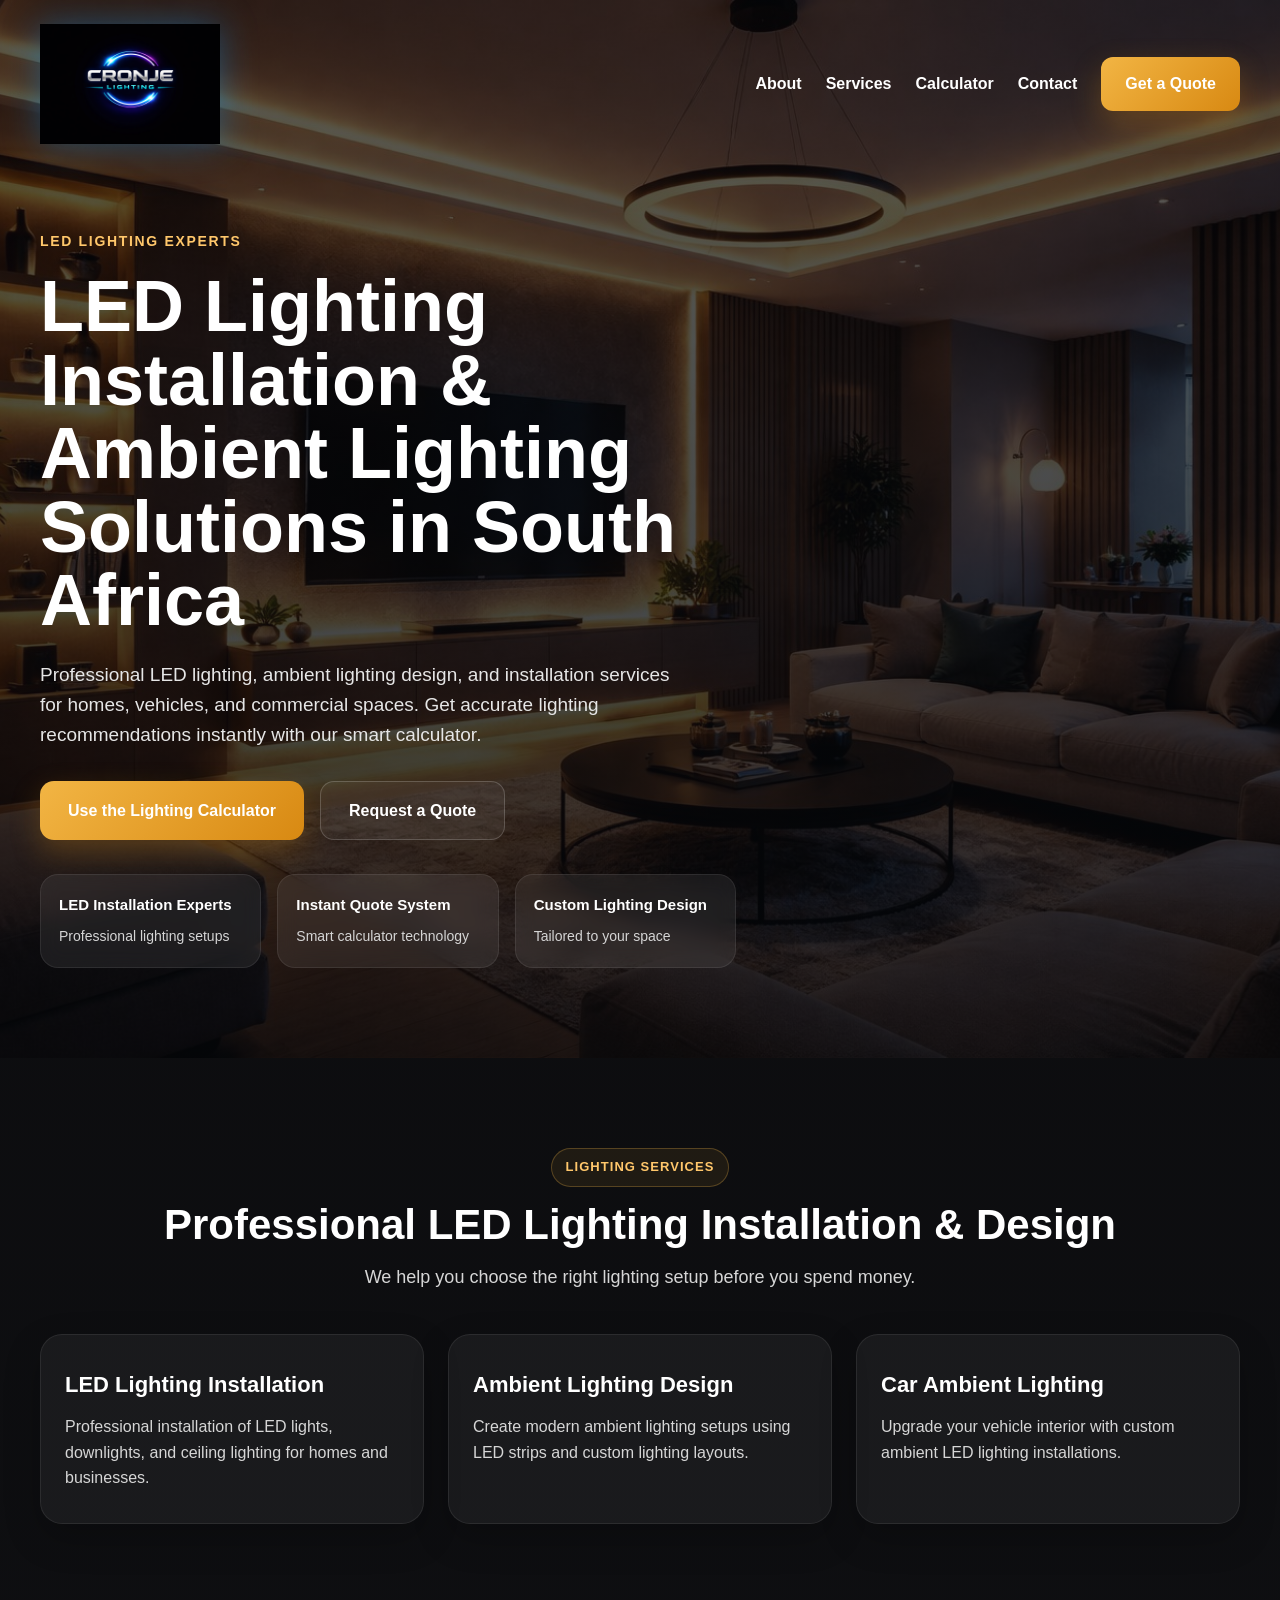
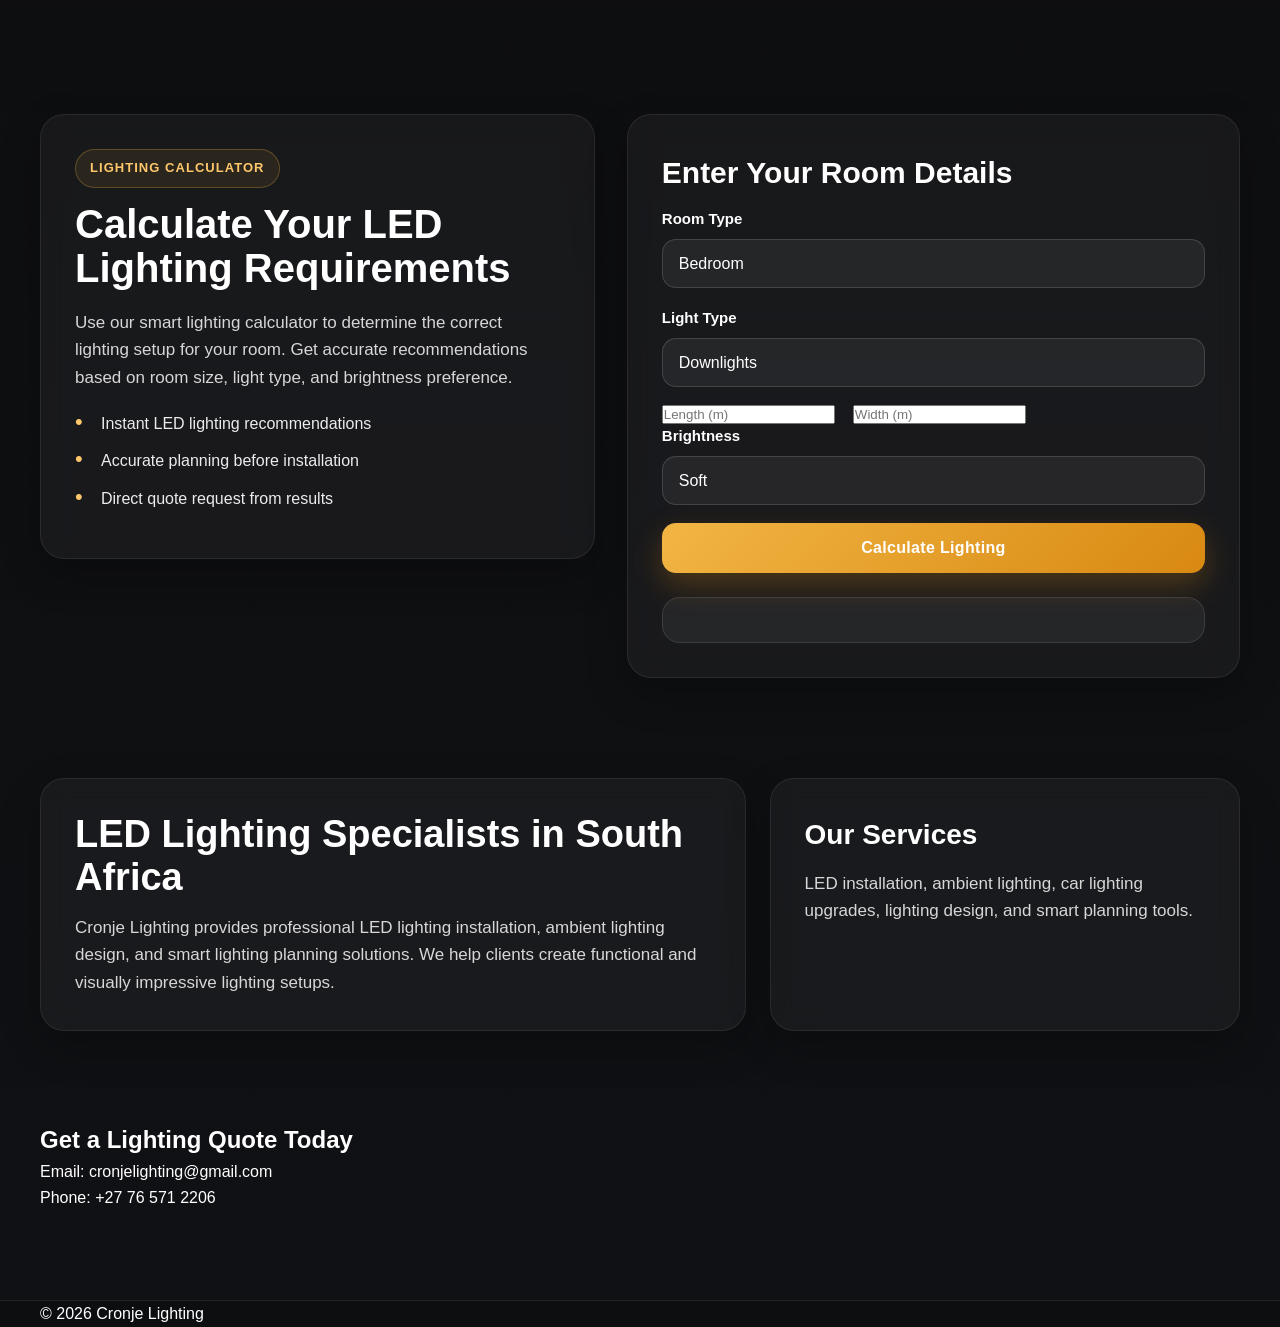
==== index.html @ 38c62ca5 "Update index.html" ====
<!DOCTYPE html>
<html lang="en">
<head>
  <meta charset="UTF-8" />
  <meta name="viewport" content="width=device-width, initial-scale=1.0" />

  <title>LED Lighting Installation & Ambient Lighting South Africa | Cronje Lighting</title>

  <meta name="description" content="Cronje Lighting offers LED lighting installation, ambient lighting design, LED strip solutions, and a smart lighting calculator in South Africa. Get expert recommendations and request a quote online.">

  <link rel="icon" type="image/png" href="/favicon.png">

  <script type="application/ld+json">
  {
    "@context": "https://schema.org",
    "@type": "Organization",
    "name": "Cronje Lighting",
    "url": "https://cronjelighting.co.za",
    "logo": "https://cronjelighting.co.za/favicon.png"
  }
  </script>

  <link rel="stylesheet" href="style.css" />
</head>

<body>

<header class="hero" id="home">
  <div class="hero-overlay">

    <nav class="navbar container">
      <a href="#home" class="brand">
        <img src="./Images/logo.png" alt="Cronje Lighting LED Lighting Logo" class="logo" />
      </a>

      <div class="nav-menu">
        <a href="#about">About</a>
        <a href="#services">Services</a>
        <a href="#calculator">Calculator</a>
        <a href="#contact">Contact</a>
        <a href="#" id="navQuoteBtn" class="quote-btn">Get a Quote</a>
      </div>
    </nav>

    <div class="hero-main container">
      <div class="hero-text">

        <span class="eyebrow">LED Lighting Experts</span>

        <!-- 🔥 MOST IMPORTANT CHANGE -->
        <h1>LED Lighting Installation & Ambient Lighting Solutions in South Africa</h1>

        <p>
          Professional LED lighting, ambient lighting design, and installation services for homes, vehicles, and commercial spaces. Get accurate lighting recommendations instantly with our smart calculator.
        </p>

        <div class="hero-actions">
          <a href="#calculator" class="main-btn">Use the Lighting Calculator</a>
          <a href="#directQuote" class="secondary-btn">Request a Quote</a>
        </div>

        <div class="hero-trust">
          <div class="trust-item">
            <strong>LED Installation Experts</strong>
            <span>Professional lighting setups</span>
          </div>
          <div class="trust-item">
            <strong>Instant Quote System</strong>
            <span>Smart calculator technology</span>
          </div>
          <div class="trust-item">
            <strong>Custom Lighting Design</strong>
            <span>Tailored to your space</span>
          </div>
        </div>

      </div>
    </div>
  </div>
</header>

<section class="features-section">
  <div class="container">

    <div class="section-heading center">
      <span class="section-tag">Lighting Services</span>
      <h2>Professional LED Lighting Installation & Design</h2>
      <p>We help you choose the right lighting setup before you spend money.</p>
    </div>

    <div class="feature-cards">

      <div class="card">
        <h3>LED Lighting Installation</h3>
        <p>Professional installation of LED lights, downlights, and ceiling lighting for homes and businesses.</p>
      </div>

      <div class="card">
        <h3>Ambient Lighting Design</h3>
        <p>Create modern ambient lighting setups using LED strips and custom lighting layouts.</p>
      </div>

      <div class="card">
        <h3>Car Ambient Lighting</h3>
        <p>Upgrade your vehicle interior with custom ambient LED lighting installations.</p>
      </div>

    </div>
  </div>
</section>

<section id="calculator" class="calculator-section">
  <div class="container calculator-grid">

    <div class="calculator-intro">
      <span class="section-tag">Lighting Calculator</span>

      <h2>Calculate Your LED Lighting Requirements</h2>

      <p>
        Use our smart lighting calculator to determine the correct lighting setup for your room. Get accurate recommendations based on room size, light type, and brightness preference.
      </p>

      <ul class="benefit-list">
        <li>Instant LED lighting recommendations</li>
        <li>Accurate planning before installation</li>
        <li>Direct quote request from results</li>
      </ul>
    </div>

    <div class="calculator-box">
      <h3>Enter Your Room Details</h3>

      <div class="form-group">
        <label>Room Type</label>
        <select id="roomType">
          <option value="bedroom">Bedroom</option>
          <option value="living-room">Living Room</option>
          <option value="kitchen">Kitchen</option>
          <option value="bathroom">Bathroom</option>
          <option value="office">Office</option>
          <option value="garage">Garage</option>
        </select>
      </div>

      <div class="form-group">
        <label>Light Type</label>
        <select id="lightType">
          <option value="Downlights">Downlights</option>
          <option value="Bulb lights">Bulb lights</option>
          <option value="LED strip lights">LED strip lights</option>
          <option value="Spotlights">Spotlights</option>
        </select>
      </div>

      <div class="form-row">
        <input type="number" id="roomLength" placeholder="Length (m)" />
        <input type="number" id="roomWidth" placeholder="Width (m)" />
      </div>

      <div class="form-group">
        <label>Brightness</label>
        <select id="brightness">
          <option value="soft">Soft</option>
          <option value="medium">Medium</option>
          <option value="bright">Bright</option>
        </select>
      </div>

      <button id="calculateBtn" class="calc-btn">Calculate Lighting</button>

      <div id="result" class="result-box"></div>

    </div>
  </div>
</section>

<section id="about" class="info-split-section">
  <div class="container info-split">

    <div class="info-card large">
      <h2>LED Lighting Specialists in South Africa</h2>
      <p>
        Cronje Lighting provides professional LED lighting installation, ambient lighting design, and smart lighting planning solutions. We help clients create functional and visually impressive lighting setups.
      </p>
    </div>

    <div class="info-card">
      <h3>Our Services</h3>
      <p>
        LED installation, ambient lighting, car lighting upgrades, lighting design, and smart planning tools.
      </p>
    </div>

  </div>
</section>

<section id="contact" class="contact-section">
  <div class="container">

    <h2>Get a Lighting Quote Today</h2>

    <p>Email: cronjelighting@gmail.com</p>
    <p>Phone: +27 76 571 2206</p>

  </div>
</section>

<footer class="footer">
  <div class="container">
    <p>© 2026 Cronje Lighting</p>
  </div>
</footer>

<script src="script.js"></script>

</body>
</html>
---- style.css ----
* {
  margin: 0;
  padding: 0;
  box-sizing: border-box;
}

html,
body {
  width: 100%;
  overflow-x: hidden;
}

html {
  scroll-behavior: smooth;
}

body {
  font-family: Arial, Helvetica, sans-serif;
  background:
    radial-gradient(circle at top left, rgba(255, 166, 0, 0.08), transparent 28%),
    radial-gradient(circle at top right, rgba(0, 153, 255, 0.08), transparent 22%),
    linear-gradient(180deg, #0b0b0d 0%, #101114 100%);
  color: #ffffff;
  line-height: 1.6;
}

img {
  max-width: 100%;
  display: block;
}

a {
  text-decoration: none;
}

.container {
  width: min(1200px, calc(100% - 40px));
  margin: 0 auto;
}

.section-tag {
  display: inline-block;
  margin-bottom: 14px;
  padding: 8px 14px;
  border: 1px solid rgba(255, 191, 73, 0.25);
  border-radius: 999px;
  background: rgba(255, 191, 73, 0.08);
  color: #ffc76b;
  font-size: 13px;
  font-weight: 700;
  letter-spacing: 0.08em;
  text-transform: uppercase;
}

.section-heading {
  margin-bottom: 42px;
}

.section-heading.center {
  text-align: center;
}

.section-heading h2 {
  font-size: 42px;
  line-height: 1.15;
  margin-bottom: 14px;
}

.section-heading p {
  max-width: 720px;
  margin: 0 auto;
  color: #d6d6d6;
  font-size: 18px;
}

/* NAV */
.navbar {
  display: flex;
  justify-content: space-between;
  align-items: center;
  gap: 24px;
  padding: 24px 0;
}

.brand {
  display: inline-flex;
  align-items: center;
}

.logo {
  height: 120px;
  width: auto;
  filter: drop-shadow(0 0 18px rgba(0, 153, 255, 0.35));
}

.nav-menu {
  display: flex;
  align-items: center;
  gap: 24px;
  flex-wrap: wrap;
}

.nav-menu a {
  color: #ffffff;
  font-size: 16px;
  font-weight: 600;
  transition: 0.25s ease;
}

.nav-menu a:hover {
  color: #ffc76b;
}

/* BUTTONS */
.quote-btn,
.main-btn,
.secondary-btn,
.calc-btn {
  display: inline-flex;
  align-items: center;
  justify-content: center;
  border: none;
  cursor: pointer;
  transition: 0.25s ease;
  font-weight: 800;
}

.quote-btn,
.main-btn,
.calc-btn {
  background: linear-gradient(135deg, #f2b544, #d88912);
  color: #ffffff;
  box-shadow: 0 12px 30px rgba(216, 137, 18, 0.28);
}

.quote-btn:hover,
.main-btn:hover,
.calc-btn:hover {
  transform: translateY(-2px);
  box-shadow: 0 18px 36px rgba(216, 137, 18, 0.32);
}

.quote-btn {
  padding: 14px 24px;
  border-radius: 12px;
}

.main-btn {
  padding: 16px 28px;
  border-radius: 14px;
  font-size: 16px;
}

.secondary-btn {
  padding: 16px 28px;
  border-radius: 14px;
  border: 1px solid rgba(255, 255, 255, 0.18);
  background: rgba(255, 255, 255, 0.05);
  color: #ffffff;
}

.secondary-btn:hover {
  transform: translateY(-2px);
  background: rgba(255, 255, 255, 0.09);
}

.calc-btn {
  width: 100%;
  padding: 16px 22px;
  border-radius: 14px;
  font-size: 16px;
  letter-spacing: 0.02em;
}

/* HERO */
.hero {
  position: relative;
  min-height: 100vh;
  background-image:
    linear-gradient(rgba(5, 7, 10, 0.65), rgba(5, 7, 10, 0.8)),
    url("./Images/background.jpg");
  background-size: cover;
  background-position: center;
  background-repeat: no-repeat;
}

.hero-overlay {
  min-height: 100vh;
  display: flex;
  flex-direction: column;
}

.hero-main {
  display: grid;
  grid-template-columns: 1.2fr 0.8fr;
  gap: 40px;
  align-items: center;
  padding: 60px 0 90px;
  flex: 1;
}

.eyebrow {
  display: inline-block;
  margin-bottom: 18px;
  color: #ffc76b;
  font-size: 14px;
  font-weight: 700;
  letter-spacing: 0.12em;
  text-transform: uppercase;
}

.hero-text h1 {
  font-size: clamp(40px, 6vw, 72px);
  line-height: 1.02;
  margin-bottom: 22px;
  max-width: 820px;
}

.hero-text p {
  font-size: 19px;
  color: #e6e6e6;
  max-width: 650px;
  margin-bottom: 30px;
}

.hero-actions {
  display: flex;
  gap: 16px;
  flex-wrap: wrap;
  margin-bottom: 34px;
}

.hero-trust {
  display: grid;
  grid-template-columns: repeat(3, 1fr);
  gap: 16px;
}

.trust-item {
  padding: 18px;
  border-radius: 18px;
  background: rgba(255, 255, 255, 0.07);
  border: 1px solid rgba(255, 255, 255, 0.08);
  backdrop-filter: blur(10px);
}

.trust-item strong {
  display: block;
  margin-bottom: 6px;
  color: #ffffff;
  font-size: 15px;
}

.trust-item span {
  color: #d5d5d5;
  font-size: 14px;
}

.hero-panel {
  display: flex;
  justify-content: flex-end;
}

.hero-panel-card {
  width: 100%;
  max-width: 420px;
  padding: 30px;
  border-radius: 24px;
  background: linear-gradient(180deg, rgba(255,255,255,0.10), rgba(255,255,255,0.05));
  border: 1px solid rgba(255,255,255,0.12);
  box-shadow: 0 24px 60px rgba(0, 0, 0, 0.35);
  backdrop-filter: blur(14px);
}

.mini-label {
  color: #ffc76b;
  font-size: 13px;
  font-weight: 700;
  text-transform: uppercase;
  letter-spacing: 0.08em;
  margin-bottom: 10px;
}

.hero-panel-card h3 {
  font-size: 28px;
  margin-bottom: 14px;
}

.hero-panel-card p {
  color: #dddddd;
  margin-bottom: 24px;
}

.hero-stats {
  display: grid;
  gap: 14px;
}

.stat-box {
  display: flex;
  align-items: center;
  gap: 14px;
  padding: 16px;
  border-radius: 16px;
  background: rgba(255,255,255,0.05);
  border: 1px solid rgba(255,255,255,0.08);
}

.stat-number {
  width: 38px;
  height: 38px;
  border-radius: 50%;
  display: inline-flex;
  align-items: center;
  justify-content: center;
  background: linear-gradient(135deg, #f2b544, #d88912);
  font-weight: 800;
}

.stat-text {
  color: #f4f4f4;
  font-size: 15px;
  font-weight: 600;
}

/* FEATURES */
.features-section {
  padding: 90px 0;
}

.feature-cards {
  display: grid;
  grid-template-columns: repeat(3, 1fr);
  gap: 24px;
}

.card {
  padding: 32px 24px;
  border-radius: 22px;
  background: rgba(255, 255, 255, 0.05);
  border: 1px solid rgba(255, 255, 255, 0.08);
  box-shadow: 0 14px 36px rgba(0, 0, 0, 0.22);
  transition: 0.25s ease;
}

.card:hover {
  transform: translateY(-4px);
}

.icon-wrap {
  width: 68px;
  height: 68px;
  margin-bottom: 18px;
  border-radius: 18px;
  display: flex;
  align-items: center;
  justify-content: center;
  background: rgba(242, 181, 68, 0.12);
  font-size: 32px;
}

.card h3 {
  font-size: 22px;
  margin-bottom: 12px;
}

.card p {
  color: #d6d6d6;
  font-size: 16px;
}

/* CALCULATOR */
.calculator-section,
.direct-quote-section {
  padding: 100px 0;
}

.calculator-grid,
.direct-quote-grid {
  display: grid;
  grid-template-columns: 0.95fr 1.05fr;
  gap: 32px;
  align-items: start;
}

.calculator-intro,
.direct-quote-intro,
.calculator-box,
.info-card,
.contact-card {
  background: rgba(255, 255, 255, 0.045);
  border: 1px solid rgba(255, 255, 255, 0.08);
  border-radius: 24px;
  box-shadow: 0 16px 40px rgba(0, 0, 0, 0.24);
  backdrop-filter: blur(12px);
}

.calculator-intro,
.direct-quote-intro {
  padding: 34px;
}

.calculator-intro h2,
.direct-quote-intro h2 {
  font-size: 40px;
  line-height: 1.12;
  margin-bottom: 18px;
}

.calculator-intro p,
.direct-quote-intro p {
  color: #d7d7d7;
  margin-bottom: 20px;
  font-size: 17px;
}

.benefit-list {
  list-style: none;
}

.benefit-list li {
  position: relative;
  padding-left: 26px;
  margin-bottom: 12px;
  color: #ececec;
}

.benefit-list li::before {
  content: "•";
  position: absolute;
  left: 0;
  top: 0;
  color: #ffc76b;
  font-size: 22px;
  line-height: 1;
}

.calculator-box {
  padding: 34px;
}

.calculator-box h3 {
  font-size: 30px;
  margin-bottom: 10px;
  color: #ffffff;
}

.calculator-subtext {
  color: #d9d9d9;
  margin-bottom: 24px;
  font-size: 16px;
}

.form-row {
  display: flex;
  gap: 18px;
}

.form-group {
  display: flex;
  flex-direction: column;
  margin-bottom: 18px;
  width: 100%;
}

.form-group label {
  margin-bottom: 8px;
  font-size: 15px;
  font-weight: 700;
  color: #ffffff;
}

.form-group input,
.form-group select,
.form-group textarea {
  padding: 15px 16px;
  border: 1px solid rgba(255, 255, 255, 0.14);
  border-radius: 14px;
  background: rgba(255, 255, 255, 0.06);
  color: #ffffff;
  font-size: 16px;
  outline: none;
  font-family: inherit;
}

.form-group input:focus,
.form-group select:focus,
.form-group textarea:focus {
  border-color: rgba(242, 181, 68, 0.7);
  box-shadow: 0 0 0 3px rgba(242, 181, 68, 0.12);
}

.form-group textarea {
  min-height: 140px;
  resize: vertical;
}

.form-group input::placeholder,
.form-group textarea::placeholder {
  color: #cfcfcf;
}

.form-group select {
  appearance: none;
  -webkit-appearance: none;
  -moz-appearance: none;
}

.form-group select option {
  background-color: #141518;
  color: #ffffff;
}

.result-box,
.quote-summary {
  margin-top: 24px;
  padding: 22px;
  border-radius: 18px;
  background: rgba(255, 255, 255, 0.055);
  border: 1px solid rgba(255, 255, 255, 0.1);
}

.result-box h3,
.quote-summary h3 {
  color: #ffc76b;
  margin-bottom: 10px;
}

.result-box p,
.quote-summary p {
  line-height: 1.6;
  color: #f2f2f2;
  margin-bottom: 6px;
}

.hidden {
  display: none;
}

.quote-action-wrap {
  margin-top: 18px;
}

.result-quote-btn {
  width: 100%;
}

/* INFO SPLIT */
.info-split-section {
  padding: 0 0 90px;
}

.info-split {
  display: grid;
  grid-template-columns: 1.2fr 0.8fr;
  gap: 24px;
}

.info-card {
  padding: 34px;
}

.info-card.large h2,
.contact-card h2 {
  font-size: 38px;
  margin-bottom: 14px;
  line-height: 1.15;
}

.info-card h3 {
  font-size: 28px;
  margin-bottom: 12px;
}

.info-card p,
.contact-card p {
  color: #d7d7d7;
  font-size: 17px;
}

/* CONTACT */
.contact-section {
  padding: 0 0 90px;
}

.contact-grid {
  display: grid;
  grid-template-columns: 1.2fr 0.8fr 0.8fr;
  gap: 24px;
}

.contact-card {
  padding: 32px;
}

.contact-card h3 {
  font-size: 24px;
  margin-bottom: 10px;
  color: #ffc76b;
}

.contact-actions {
  margin-top: 20px;
}

/* FOOTER */
.footer {
  border-top: 1px solid rgba(255, 255, 255, 0.08);
  background: rgba(0, 0, 0, 0.18);
}

.footer-inner {
  min-height: 78px;
  display: flex;
  justify-content: space-between;
  align-items: center;
  gap: 20px;
  flex-wrap: wrap;
}

.footer-inner p {
  color: #cccccc;
  font-size: 14px;
}

.footer-links {
  display: flex;
  gap: 18px;
  flex-wrap: wrap;
}

.footer-links a {
  color: #ffffff;
  font-size: 14px;
}

.footer-links a:hover {
  color: #ffc76b;
}

/* MODAL */
.modal {
  display: none;
  position: fixed;
  z-index: 9999;
  inset: 0;
  background: rgba(0, 0, 0, 0.74);
  padding: 30px 20px;
  overflow-y: auto;
}

.modal.show {
  display: block;
}

.modal-content {
  max-width: 880px;
  margin: 40px auto;
  background: #141518;
  border: 1px solid rgba(255, 255, 255, 0.12);
  border-radius: 24px;
  padding: 34px;
  position: relative;
  box-shadow: 0 24px 60px rgba(0, 0, 0, 0.42);
}

.modal-content h2 {
  font-size: 34px;
  margin-bottom: 10px;
}

.close-btn {
  position: absolute;
  top: 14px;
  right: 16px;
  background: transparent;
  border: none;
  color: white;
  font-size: 34px;
  line-height: 1;
  cursor: pointer;
}

/* RESPONSIVE */
@media (max-width: 1100px) {
  .hero-main,
  .calculator-grid,
  .direct-quote-grid,
  .info-split,
  .contact-grid {
    grid-template-columns: 1fr;
  }

  .hero-panel {
    justify-content: flex-start;
  }

  .feature-cards {
    grid-template-columns: 1fr;
  }

  .hero-trust {
    grid-template-columns: 1fr;
  }
}

@media (max-width: 780px) {
  .navbar {
    flex-direction: column;
    align-items: flex-start;
  }

  .nav-menu {
    gap: 14px;
  }

  .hero-main {
    padding: 30px 0 70px;
  }

  .hero-text h1 {
    font-size: 42px;
  }

  .section-heading h2,
  .calculator-intro h2,
  .direct-quote-intro h2,
  .info-card.large h2,
  .contact-card h2,
  .modal-content h2 {
    font-size: 30px;
  }

  .form-row {
    flex-direction: column;
    gap: 0;
  }

  .calculator-intro,
  .direct-quote-intro,
  .calculator-box,
  .info-card,
  .contact-card,
  .modal-content {
    padding: 24px;
  }

  .logo {
    height: 96px;
  }
}
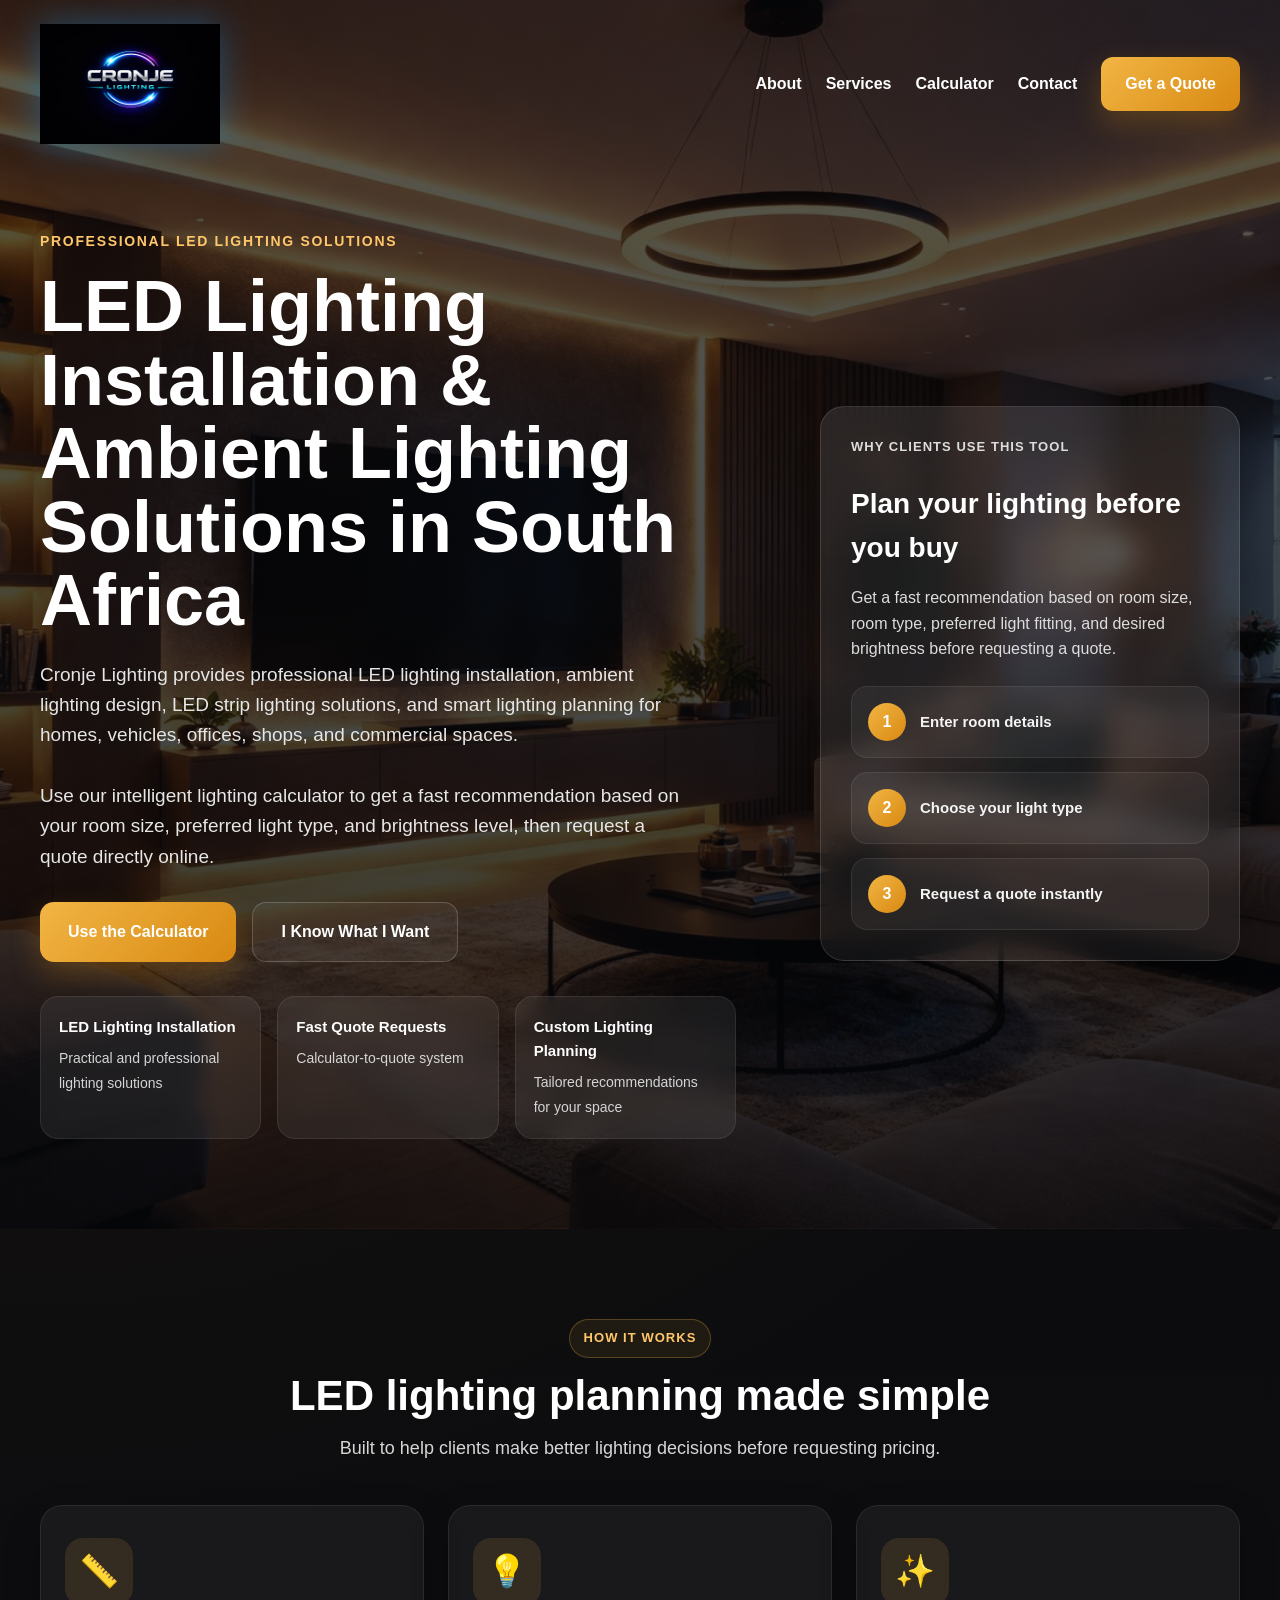
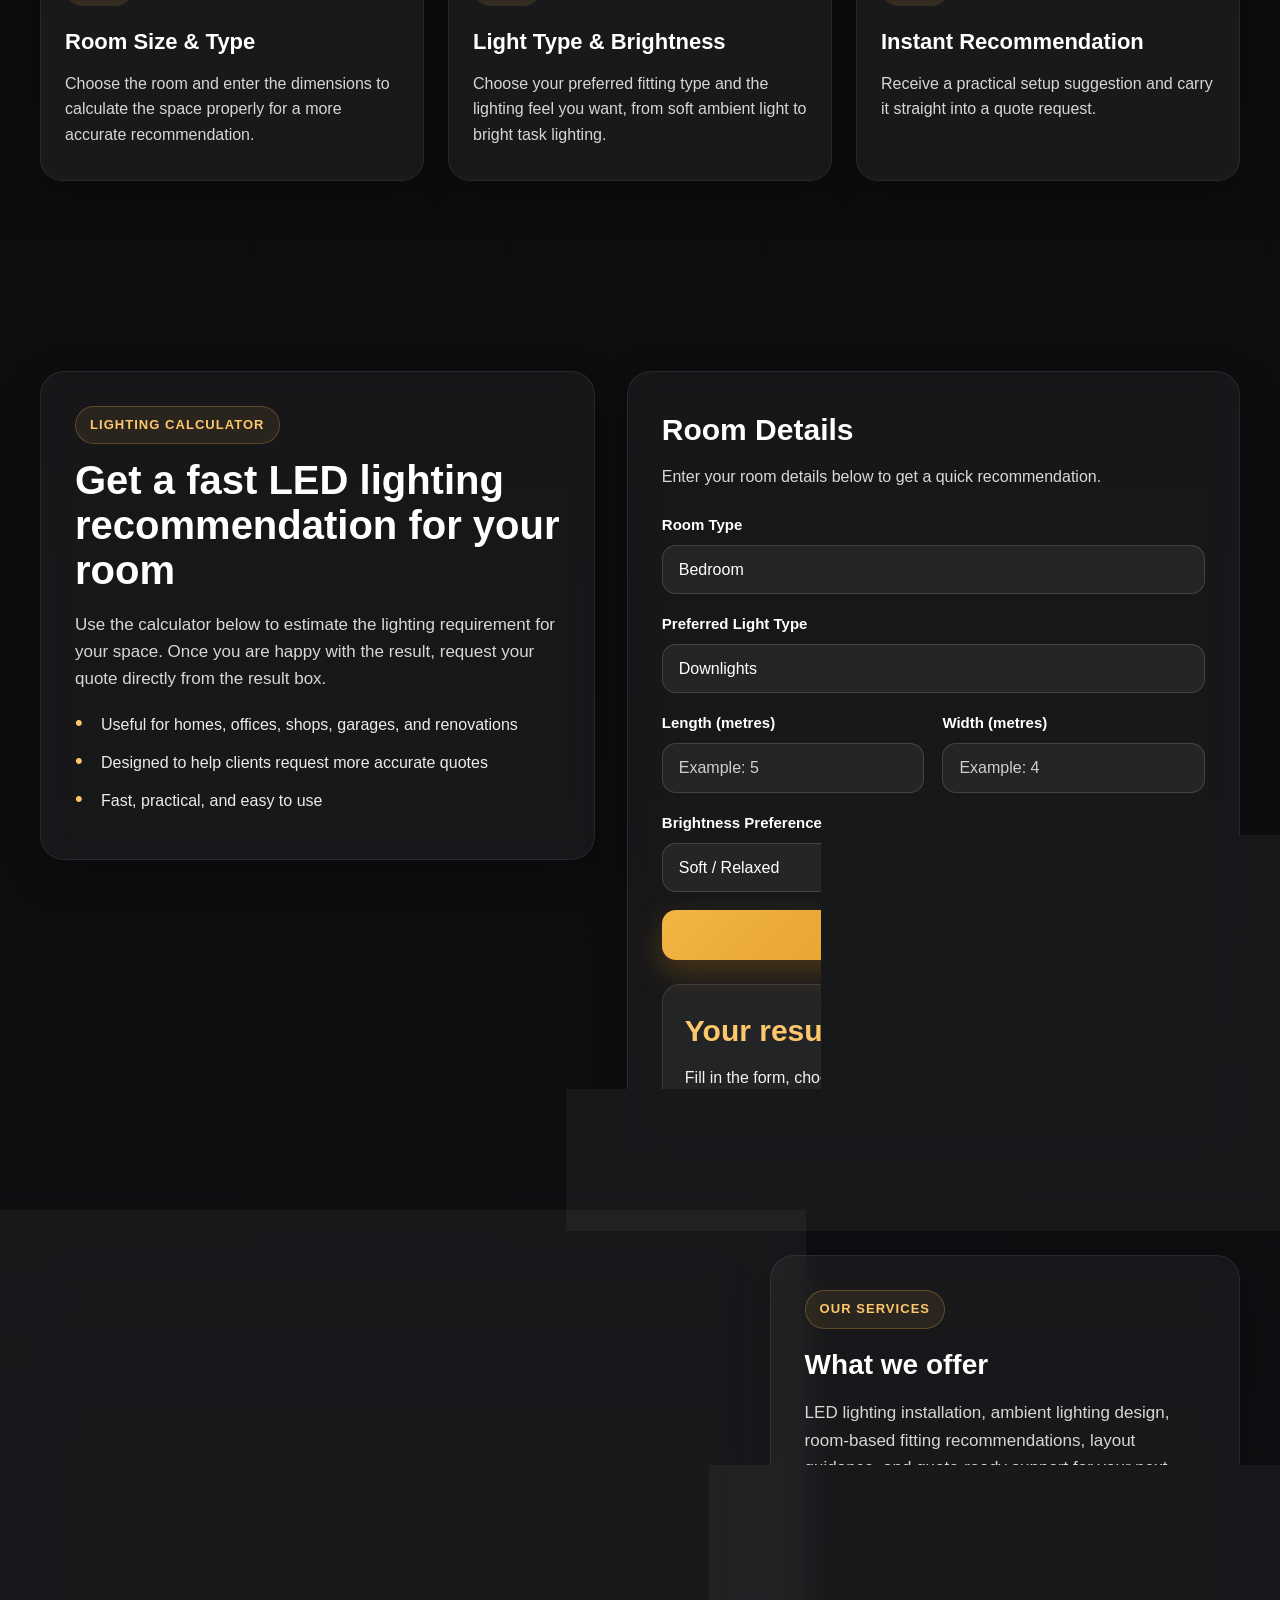
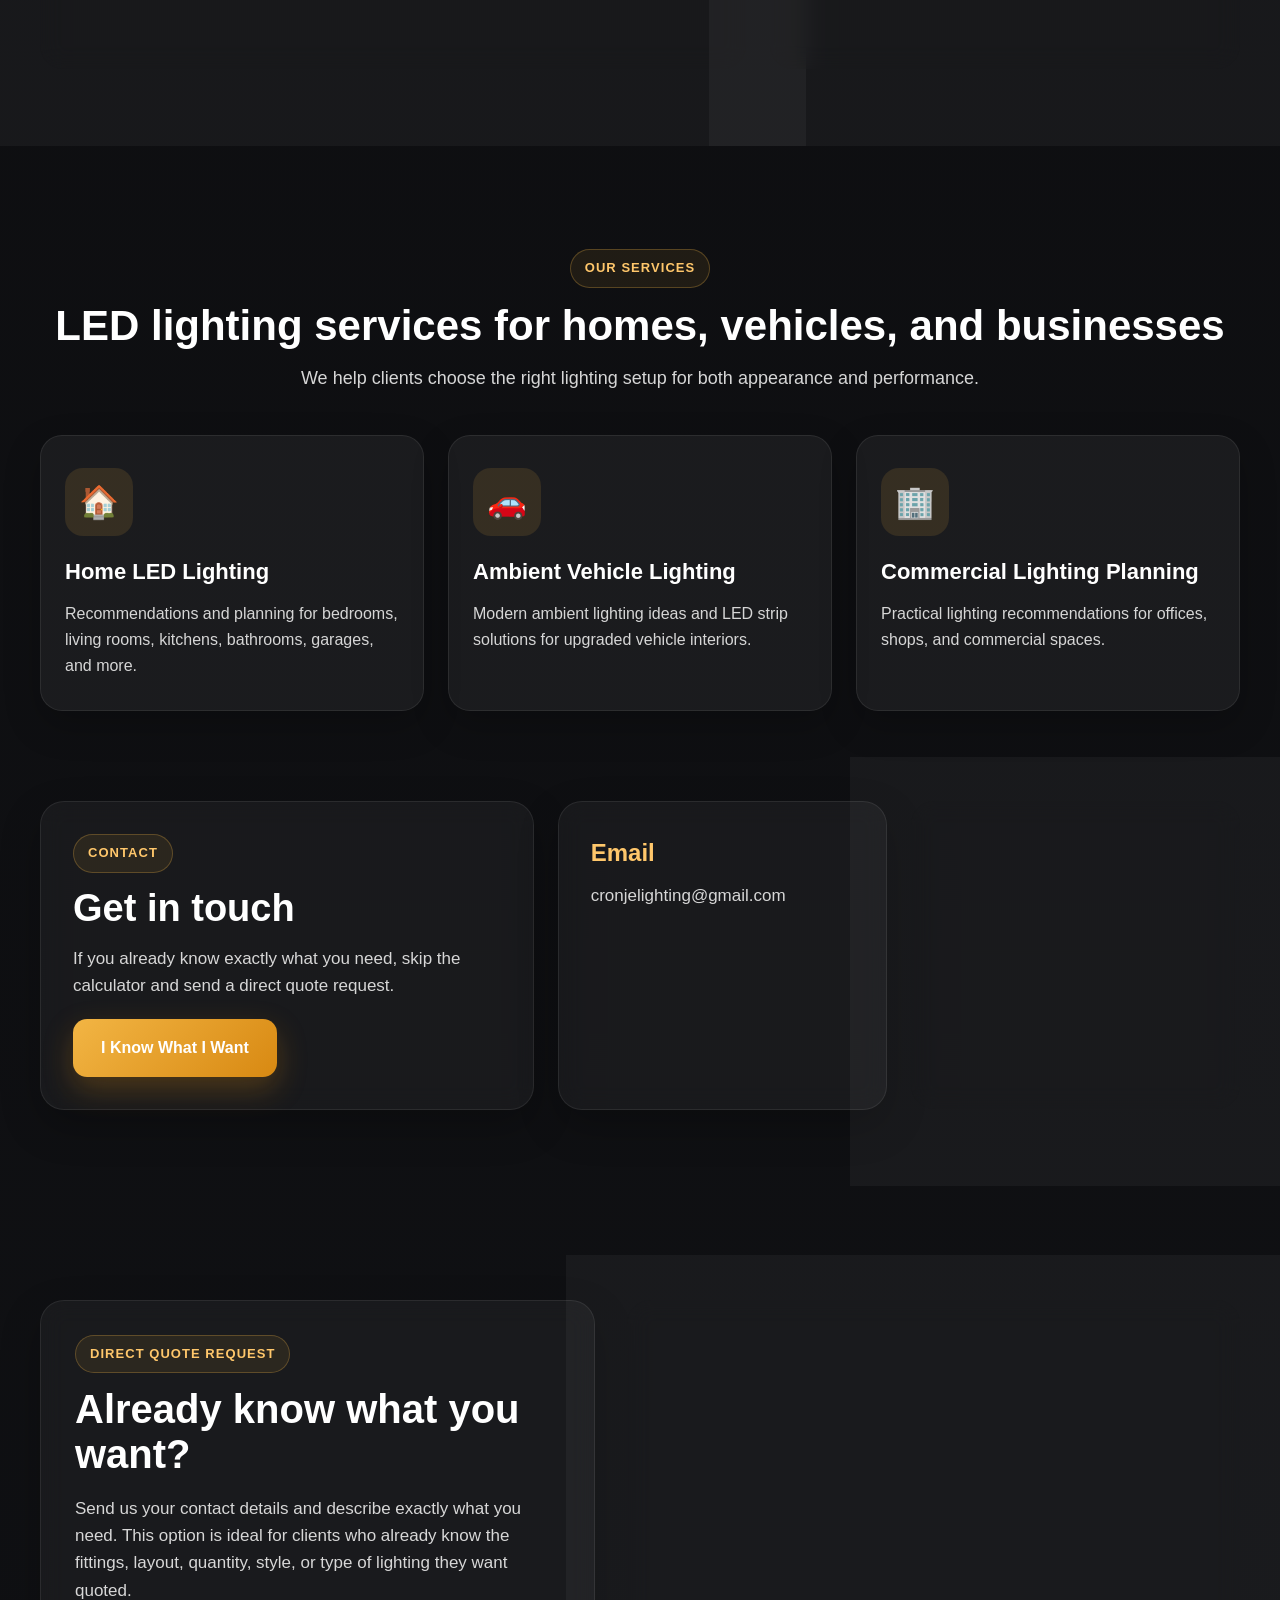
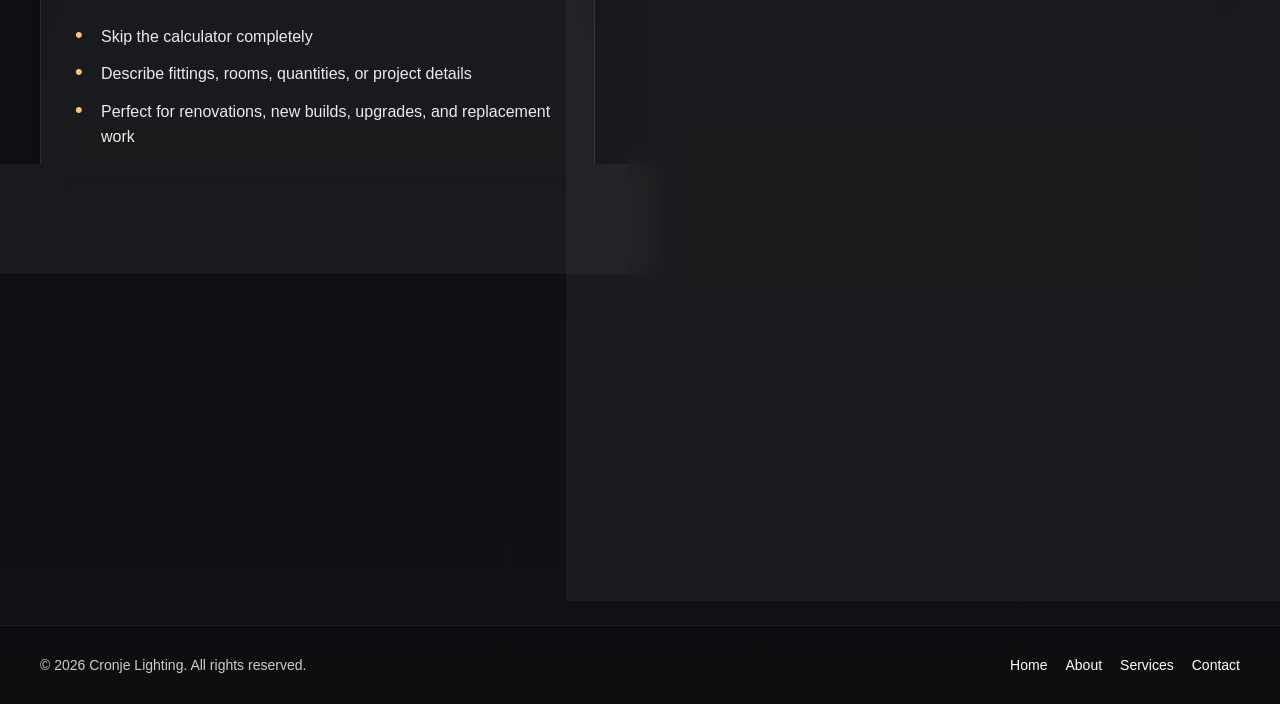
==== commit 948345d9: "Update index.html" ====
--- a/index.html
+++ b/index.html
@@ -5,214 +5,471 @@
   <meta name="viewport" content="width=device-width, initial-scale=1.0" />
 
   <title>LED Lighting Installation & Ambient Lighting South Africa | Cronje Lighting</title>
-
-  <meta name="description" content="Cronje Lighting offers LED lighting installation, ambient lighting design, LED strip solutions, and a smart lighting calculator in South Africa. Get expert recommendations and request a quote online.">
-
-  <link rel="icon" type="image/png" href="/favicon.png">
+  <meta
+    name="description"
+    content="Cronje Lighting offers LED lighting installation, ambient lighting design, LED strip solutions, and a smart lighting calculator in South Africa. Get expert recommendations and request a quote online."
+  />
+  <meta
+    name="robots"
+    content="index, follow"
+  />
+  <link rel="canonical" href="https://cronjelighting.co.za/" />
+  <link rel="icon" type="image/png" href="/favicon.png" />
+
+  <meta property="og:type" content="website" />
+  <meta property="og:title" content="LED Lighting Installation & Ambient Lighting South Africa | Cronje Lighting" />
+  <meta
+    property="og:description"
+    content="Professional LED lighting installation, ambient lighting design, LED strip solutions, and a smart lighting calculator from Cronje Lighting."
+  />
+  <meta property="og:url" content="https://cronjelighting.co.za/" />
+  <meta property="og:site_name" content="Cronje Lighting" />
+  <meta property="og:image" content="https://cronjelighting.co.za/favicon.png" />
+
+  <meta name="twitter:card" content="summary_large_image" />
+  <meta name="twitter:title" content="LED Lighting Installation & Ambient Lighting South Africa | Cronje Lighting" />
+  <meta
+    name="twitter:description"
+    content="Professional LED lighting installation, ambient lighting design, LED strip solutions, and a smart lighting calculator from Cronje Lighting."
+  />
+  <meta name="twitter:image" content="https://cronjelighting.co.za/favicon.png" />
 
   <script type="application/ld+json">
   {
     "@context": "https://schema.org",
-    "@type": "Organization",
+    "@type": "LocalBusiness",
     "name": "Cronje Lighting",
-    "url": "https://cronjelighting.co.za",
-    "logo": "https://cronjelighting.co.za/favicon.png"
+    "url": "https://cronjelighting.co.za/",
+    "logo": "https://cronjelighting.co.za/favicon.png",
+    "image": "https://cronjelighting.co.za/favicon.png",
+    "email": "cronjelighting@gmail.com",
+    "telephone": "+27 76 571 2206",
+    "areaServed": [
+      "Pretoria",
+      "Johannesburg",
+      "Centurion",
+      "Midrand"
+    ],
+    "description": "Cronje Lighting specializes in LED lighting installation, ambient lighting design, custom LED strip solutions, and smart lighting planning for homes, vehicles, and commercial spaces in South Africa."
   }
   </script>
 
   <link rel="stylesheet" href="style.css" />
 </head>
-
 <body>
 
-<header class="hero" id="home">
-  <div class="hero-overlay">
-
-    <nav class="navbar container">
-      <a href="#home" class="brand">
-        <img src="./Images/logo.png" alt="Cronje Lighting LED Lighting Logo" class="logo" />
-      </a>
-
-      <div class="nav-menu">
+  <header class="hero" id="home">
+    <div class="hero-overlay">
+      <nav class="navbar container">
+        <a href="#home" class="brand" aria-label="Cronje Lighting home">
+          <img src="./Images/logo.png" alt="Cronje Lighting LED lighting logo" class="logo" />
+        </a>
+
+        <div class="nav-menu">
+          <a href="#about">About</a>
+          <a href="#services">Services</a>
+          <a href="#calculator">Calculator</a>
+          <a href="#contact">Contact</a>
+          <a href="#" id="navQuoteBtn" class="quote-btn">Get a Quote</a>
+        </div>
+      </nav>
+
+      <div class="hero-main container">
+        <div class="hero-text">
+          <span class="eyebrow">Professional LED Lighting Solutions</span>
+
+          <h1>LED Lighting Installation & Ambient Lighting Solutions in South Africa</h1>
+
+          <p>
+            Cronje Lighting provides professional LED lighting installation, ambient lighting design,
+            LED strip lighting solutions, and smart lighting planning for homes, vehicles, offices,
+            shops, and commercial spaces.
+          </p>
+
+          <p>
+            Use our intelligent lighting calculator to get a fast recommendation based on your room size,
+            preferred light type, and brightness level, then request a quote directly online.
+          </p>
+
+          <div class="hero-actions">
+            <a href="#calculator" class="main-btn">Use the Calculator</a>
+            <a href="#directQuote" class="secondary-btn">I Know What I Want</a>
+          </div>
+
+          <div class="hero-trust">
+            <div class="trust-item">
+              <strong>LED Lighting Installation</strong>
+              <span>Practical and professional lighting solutions</span>
+            </div>
+            <div class="trust-item">
+              <strong>Fast Quote Requests</strong>
+              <span>Calculator-to-quote system</span>
+            </div>
+            <div class="trust-item">
+              <strong>Custom Lighting Planning</strong>
+              <span>Tailored recommendations for your space</span>
+            </div>
+          </div>
+        </div>
+
+        <div class="hero-panel">
+          <div class="hero-panel-card">
+            <p class="mini-label">Why clients use this tool</p>
+            <h3>Plan your lighting before you buy</h3>
+            <p>
+              Get a fast recommendation based on room size, room type, preferred light fitting,
+              and desired brightness before requesting a quote.
+            </p>
+
+            <div class="hero-stats">
+              <div class="stat-box">
+                <span class="stat-number">1</span>
+                <span class="stat-text">Enter room details</span>
+              </div>
+              <div class="stat-box">
+                <span class="stat-number">2</span>
+                <span class="stat-text">Choose your light type</span>
+              </div>
+              <div class="stat-box">
+                <span class="stat-number">3</span>
+                <span class="stat-text">Request a quote instantly</span>
+              </div>
+            </div>
+          </div>
+        </div>
+      </div>
+    </div>
+  </header>
+
+  <section class="features-section">
+    <div class="container">
+      <div class="section-heading center">
+        <span class="section-tag">How It Works</span>
+        <h2>LED lighting planning made simple</h2>
+        <p>
+          Built to help clients make better lighting decisions before requesting pricing.
+        </p>
+      </div>
+
+      <div class="feature-cards">
+        <div class="card">
+          <div class="icon-wrap">📏</div>
+          <h3>Room Size & Type</h3>
+          <p>
+            Choose the room and enter the dimensions to calculate the space properly for a more accurate recommendation.
+          </p>
+        </div>
+
+        <div class="card">
+          <div class="icon-wrap">💡</div>
+          <h3>Light Type & Brightness</h3>
+          <p>
+            Choose your preferred fitting type and the lighting feel you want, from soft ambient light to bright task lighting.
+          </p>
+        </div>
+
+        <div class="card">
+          <div class="icon-wrap">✨</div>
+          <h3>Instant Recommendation</h3>
+          <p>
+            Receive a practical setup suggestion and carry it straight into a quote request.
+          </p>
+        </div>
+      </div>
+    </div>
+  </section>
+
+  <section id="calculator" class="calculator-section">
+    <div class="container calculator-grid">
+      <div class="calculator-intro">
+        <span class="section-tag">Lighting Calculator</span>
+        <h2>Get a fast LED lighting recommendation for your room</h2>
+        <p>
+          Use the calculator below to estimate the lighting requirement for your space.
+          Once you are happy with the result, request your quote directly from the result box.
+        </p>
+
+        <ul class="benefit-list">
+          <li>Useful for homes, offices, shops, garages, and renovations</li>
+          <li>Designed to help clients request more accurate quotes</li>
+          <li>Fast, practical, and easy to use</li>
+        </ul>
+      </div>
+
+      <div class="calculator-box">
+        <h3>Room Details</h3>
+        <p class="calculator-subtext">
+          Enter your room details below to get a quick recommendation.
+        </p>
+
+        <div class="form-group">
+          <label for="roomType">Room Type</label>
+          <select id="roomType">
+            <option value="bedroom">Bedroom</option>
+            <option value="living-room">Living Room</option>
+            <option value="kitchen">Kitchen</option>
+            <option value="bathroom">Bathroom</option>
+            <option value="office">Office</option>
+            <option value="garage">Garage</option>
+          </select>
+        </div>
+
+        <div class="form-group">
+          <label for="lightType">Preferred Light Type</label>
+          <select id="lightType">
+            <option value="Downlights">Downlights</option>
+            <option value="Bulb lights">Bulb lights</option>
+            <option value="LED strip lights">LED strip lights</option>
+            <option value="Spotlights">Spotlights</option>
+          </select>
+        </div>
+
+        <div class="form-row">
+          <div class="form-group">
+            <label for="roomLength">Length (metres)</label>
+            <input type="number" id="roomLength" placeholder="Example: 5" min="0" step="0.1" />
+          </div>
+
+          <div class="form-group">
+            <label for="roomWidth">Width (metres)</label>
+            <input type="number" id="roomWidth" placeholder="Example: 4" min="0" step="0.1" />
+          </div>
+        </div>
+
+        <div class="form-group">
+          <label for="brightness">Brightness Preference</label>
+          <select id="brightness">
+            <option value="soft">Soft / Relaxed</option>
+            <option value="medium">Medium / Balanced</option>
+            <option value="bright">Bright / Task Lighting</option>
+          </select>
+        </div>
+
+        <button id="calculateBtn" class="calc-btn">Calculate Recommendation</button>
+
+        <div id="result" class="result-box">
+          <h3>Your result will appear here</h3>
+          <p>Fill in the form, choose your preferred light type, and click calculate.</p>
+        </div>
+
+        <div id="quoteActionWrap" class="quote-action-wrap hidden">
+          <button id="resultQuoteBtn" class="main-btn result-quote-btn">
+            Request a Quote
+          </button>
+        </div>
+      </div>
+    </div>
+  </section>
+
+  <section id="about" class="info-split-section">
+    <div class="container info-split">
+      <div class="info-card large">
+        <span class="section-tag">About Cronje Lighting</span>
+        <h2>Professional lighting guidance with a practical finish</h2>
+        <p>
+          Cronje Lighting helps homeowners, businesses, shops, and project managers plan practical,
+          attractive lighting layouts with confidence. From brightness planning to fitting suggestions,
+          our goal is to simplify the decision-making process and make quotes more accurate.
+        </p>
+        <p>
+          We focus on LED lighting installation, ambient lighting design, LED strip lighting,
+          and smart room-based recommendations for spaces in Pretoria, Johannesburg, and surrounding areas.
+        </p>
+      </div>
+
+      <div class="info-card">
+        <span class="section-tag">Our Services</span>
+        <h3 id="services">What we offer</h3>
+        <p>
+          LED lighting installation, ambient lighting design, room-based fitting recommendations,
+          layout guidance, and quote-ready support for your next project.
+        </p>
+      </div>
+    </div>
+  </section>
+
+  <section class="features-section">
+    <div class="container">
+      <div class="section-heading center">
+        <span class="section-tag">Our Services</span>
+        <h2>LED lighting services for homes, vehicles, and businesses</h2>
+        <p>
+          We help clients choose the right lighting setup for both appearance and performance.
+        </p>
+      </div>
+
+      <div class="feature-cards">
+        <div class="card">
+          <div class="icon-wrap">🏠</div>
+          <h3>Home LED Lighting</h3>
+          <p>
+            Recommendations and planning for bedrooms, living rooms, kitchens, bathrooms, garages, and more.
+          </p>
+        </div>
+
+        <div class="card">
+          <div class="icon-wrap">🚗</div>
+          <h3>Ambient Vehicle Lighting</h3>
+          <p>
+            Modern ambient lighting ideas and LED strip solutions for upgraded vehicle interiors.
+          </p>
+        </div>
+
+        <div class="card">
+          <div class="icon-wrap">🏢</div>
+          <h3>Commercial Lighting Planning</h3>
+          <p>
+            Practical lighting recommendations for offices, shops, and commercial spaces.
+          </p>
+        </div>
+      </div>
+    </div>
+  </section>
+
+  <section id="contact" class="contact-section">
+    <div class="container contact-grid">
+      <div class="contact-card">
+        <span class="section-tag">Contact</span>
+        <h2>Get in touch</h2>
+        <p>
+          If you already know exactly what you need, skip the calculator and send a direct quote request.
+        </p>
+        <div class="contact-actions">
+          <a href="#directQuote" class="main-btn">I Know What I Want</a>
+        </div>
+      </div>
+
+      <div class="contact-card">
+        <h3>Email</h3>
+        <p>cronjelighting@gmail.com</p>
+      </div>
+
+      <div class="contact-card">
+        <h3>Phone</h3>
+        <p>+27 76 571 2206</p>
+      </div>
+    </div>
+  </section>
+
+  <section id="directQuote" class="direct-quote-section">
+    <div class="container direct-quote-grid">
+      <div class="direct-quote-intro">
+        <span class="section-tag">Direct Quote Request</span>
+        <h2>Already know what you want?</h2>
+        <p>
+          Send us your contact details and describe exactly what you need.
+          This option is ideal for clients who already know the fittings, layout,
+          quantity, style, or type of lighting they want quoted.
+        </p>
+
+        <ul class="benefit-list">
+          <li>Skip the calculator completely</li>
+          <li>Describe fittings, rooms, quantities, or project details</li>
+          <li>Perfect for renovations, new builds, upgrades, and replacement work</li>
+        </ul>
+      </div>
+
+      <div class="calculator-box">
+        <h3>Tell Us What You Need</h3>
+        <p class="calculator-subtext">
+          Enter your details and describe your requirements as clearly as possible.
+        </p>
+
+        <div class="form-group">
+          <label for="directClientName">Full Name</label>
+          <input type="text" id="directClientName" placeholder="Enter your full name" />
+        </div>
+
+        <div class="form-row">
+          <div class="form-group">
+            <label for="directClientEmail">Email Address</label>
+            <input type="email" id="directClientEmail" placeholder="Enter your email address" />
+          </div>
+
+          <div class="form-group">
+            <label for="directClientPhone">Telephone Number</label>
+            <input type="tel" id="directClientPhone" placeholder="Enter your phone number" />
+          </div>
+        </div>
+
+        <div class="form-group">
+          <label for="directQuoteDetails">What do you need?</label>
+          <textarea
+            id="directQuoteDetails"
+            placeholder="Example: I need a quote for my gaming setup, 2 pendant lights above the island, LED strip under cupboards, and installation for a kitchen renovation."
+          ></textarea>
+        </div>
+
+        <button id="submitDirectQuoteBtn" class="calc-btn">SUBMIT DIRECT QUOTE REQUEST</button>
+
+        <div id="directQuoteOutput" class="result-box">
+          <h3>Your direct quote request will appear here</h3>
+          <p>Complete the form and click submit.</p>
+        </div>
+      </div>
+    </div>
+  </section>
+
+  <footer class="footer">
+    <div class="container footer-inner">
+      <p>© 2026 Cronje Lighting. All rights reserved.</p>
+      <div class="footer-links">
+        <a href="#home">Home</a>
         <a href="#about">About</a>
         <a href="#services">Services</a>
-        <a href="#calculator">Calculator</a>
         <a href="#contact">Contact</a>
-        <a href="#" id="navQuoteBtn" class="quote-btn">Get a Quote</a>
-      </div>
-    </nav>
-
-    <div class="hero-main container">
-      <div class="hero-text">
-
-        <span class="eyebrow">LED Lighting Experts</span>
-
-        <!-- 🔥 MOST IMPORTANT CHANGE -->
-        <h1>LED Lighting Installation & Ambient Lighting Solutions in South Africa</h1>
-
-        <p>
-          Professional LED lighting, ambient lighting design, and installation services for homes, vehicles, and commercial spaces. Get accurate lighting recommendations instantly with our smart calculator.
-        </p>
-
-        <div class="hero-actions">
-          <a href="#calculator" class="main-btn">Use the Lighting Calculator</a>
-          <a href="#directQuote" class="secondary-btn">Request a Quote</a>
-        </div>
-
-        <div class="hero-trust">
-          <div class="trust-item">
-            <strong>LED Installation Experts</strong>
-            <span>Professional lighting setups</span>
-          </div>
-          <div class="trust-item">
-            <strong>Instant Quote System</strong>
-            <span>Smart calculator technology</span>
-          </div>
-          <div class="trust-item">
-            <strong>Custom Lighting Design</strong>
-            <span>Tailored to your space</span>
-          </div>
-        </div>
-
+      </div>
+    </div>
+  </footer>
+
+  <div id="quoteModal" class="modal">
+    <div class="modal-content">
+      <button id="closeModalBtn" class="close-btn">&times;</button>
+
+      <h2>Request a Quote</h2>
+      <p class="calculator-subtext">
+        Your calculator result will be carried into this quote form automatically.
+      </p>
+
+      <div class="quote-summary" id="quoteSummary">
+        <h3>Calculator Summary</h3>
+        <p>No calculator data yet. Please use the calculator first.</p>
+      </div>
+
+      <div class="form-group">
+        <label for="clientName">Full Name</label>
+        <input type="text" id="clientName" placeholder="Enter your full name" />
+      </div>
+
+      <div class="form-row">
+        <div class="form-group">
+          <label for="clientEmail">Email Address</label>
+          <input type="email" id="clientEmail" placeholder="Enter your email address" />
+        </div>
+
+        <div class="form-group">
+          <label for="clientPhone">Telephone Number</label>
+          <input type="tel" id="clientPhone" placeholder="Enter your phone number" />
+        </div>
+      </div>
+
+      <div class="form-group">
+        <label for="additionalRequirements">Additional Requirements</label>
+        <textarea
+          id="additionalRequirements"
+          placeholder="Tell us anything extra, for example dimming, warm white, cool white, strip lighting, feature fittings, budget, or special requests"
+        ></textarea>
+      </div>
+
+      <button id="submitQuoteBtn" class="calc-btn">SUBMIT QUOTE REQUEST</button>
+
+      <div id="quoteOutput" class="result-box">
+        <h3>Your quote request will appear here</h3>
+        <p>Complete the calculator and the form, then click submit.</p>
       </div>
     </div>
   </div>
-</header>
-
-<section class="features-section">
-  <div class="container">
-
-    <div class="section-heading center">
-      <span class="section-tag">Lighting Services</span>
-      <h2>Professional LED Lighting Installation & Design</h2>
-      <p>We help you choose the right lighting setup before you spend money.</p>
-    </div>
-
-    <div class="feature-cards">
-
-      <div class="card">
-        <h3>LED Lighting Installation</h3>
-        <p>Professional installation of LED lights, downlights, and ceiling lighting for homes and businesses.</p>
-      </div>
-
-      <div class="card">
-        <h3>Ambient Lighting Design</h3>
-        <p>Create modern ambient lighting setups using LED strips and custom lighting layouts.</p>
-      </div>
-
-      <div class="card">
-        <h3>Car Ambient Lighting</h3>
-        <p>Upgrade your vehicle interior with custom ambient LED lighting installations.</p>
-      </div>
-
-    </div>
-  </div>
-</section>
-
-<section id="calculator" class="calculator-section">
-  <div class="container calculator-grid">
-
-    <div class="calculator-intro">
-      <span class="section-tag">Lighting Calculator</span>
-
-      <h2>Calculate Your LED Lighting Requirements</h2>
-
-      <p>
-        Use our smart lighting calculator to determine the correct lighting setup for your room. Get accurate recommendations based on room size, light type, and brightness preference.
-      </p>
-
-      <ul class="benefit-list">
-        <li>Instant LED lighting recommendations</li>
-        <li>Accurate planning before installation</li>
-        <li>Direct quote request from results</li>
-      </ul>
-    </div>
-
-    <div class="calculator-box">
-      <h3>Enter Your Room Details</h3>
-
-      <div class="form-group">
-        <label>Room Type</label>
-        <select id="roomType">
-          <option value="bedroom">Bedroom</option>
-          <option value="living-room">Living Room</option>
-          <option value="kitchen">Kitchen</option>
-          <option value="bathroom">Bathroom</option>
-          <option value="office">Office</option>
-          <option value="garage">Garage</option>
-        </select>
-      </div>
-
-      <div class="form-group">
-        <label>Light Type</label>
-        <select id="lightType">
-          <option value="Downlights">Downlights</option>
-          <option value="Bulb lights">Bulb lights</option>
-          <option value="LED strip lights">LED strip lights</option>
-          <option value="Spotlights">Spotlights</option>
-        </select>
-      </div>
-
-      <div class="form-row">
-        <input type="number" id="roomLength" placeholder="Length (m)" />
-        <input type="number" id="roomWidth" placeholder="Width (m)" />
-      </div>
-
-      <div class="form-group">
-        <label>Brightness</label>
-        <select id="brightness">
-          <option value="soft">Soft</option>
-          <option value="medium">Medium</option>
-          <option value="bright">Bright</option>
-        </select>
-      </div>
-
-      <button id="calculateBtn" class="calc-btn">Calculate Lighting</button>
-
-      <div id="result" class="result-box"></div>
-
-    </div>
-  </div>
-</section>
-
-<section id="about" class="info-split-section">
-  <div class="container info-split">
-
-    <div class="info-card large">
-      <h2>LED Lighting Specialists in South Africa</h2>
-      <p>
-        Cronje Lighting provides professional LED lighting installation, ambient lighting design, and smart lighting planning solutions. We help clients create functional and visually impressive lighting setups.
-      </p>
-    </div>
-
-    <div class="info-card">
-      <h3>Our Services</h3>
-      <p>
-        LED installation, ambient lighting, car lighting upgrades, lighting design, and smart planning tools.
-      </p>
-    </div>
-
-  </div>
-</section>
-
-<section id="contact" class="contact-section">
-  <div class="container">
-
-    <h2>Get a Lighting Quote Today</h2>
-
-    <p>Email: cronjelighting@gmail.com</p>
-    <p>Phone: +27 76 571 2206</p>
-
-  </div>
-</section>
-
-<footer class="footer">
-  <div class="container">
-    <p>© 2026 Cronje Lighting</p>
-  </div>
-</footer>
-
-<script src="script.js"></script>
-
+
+  <script src="script.js"></script>
 </body>
 </html>
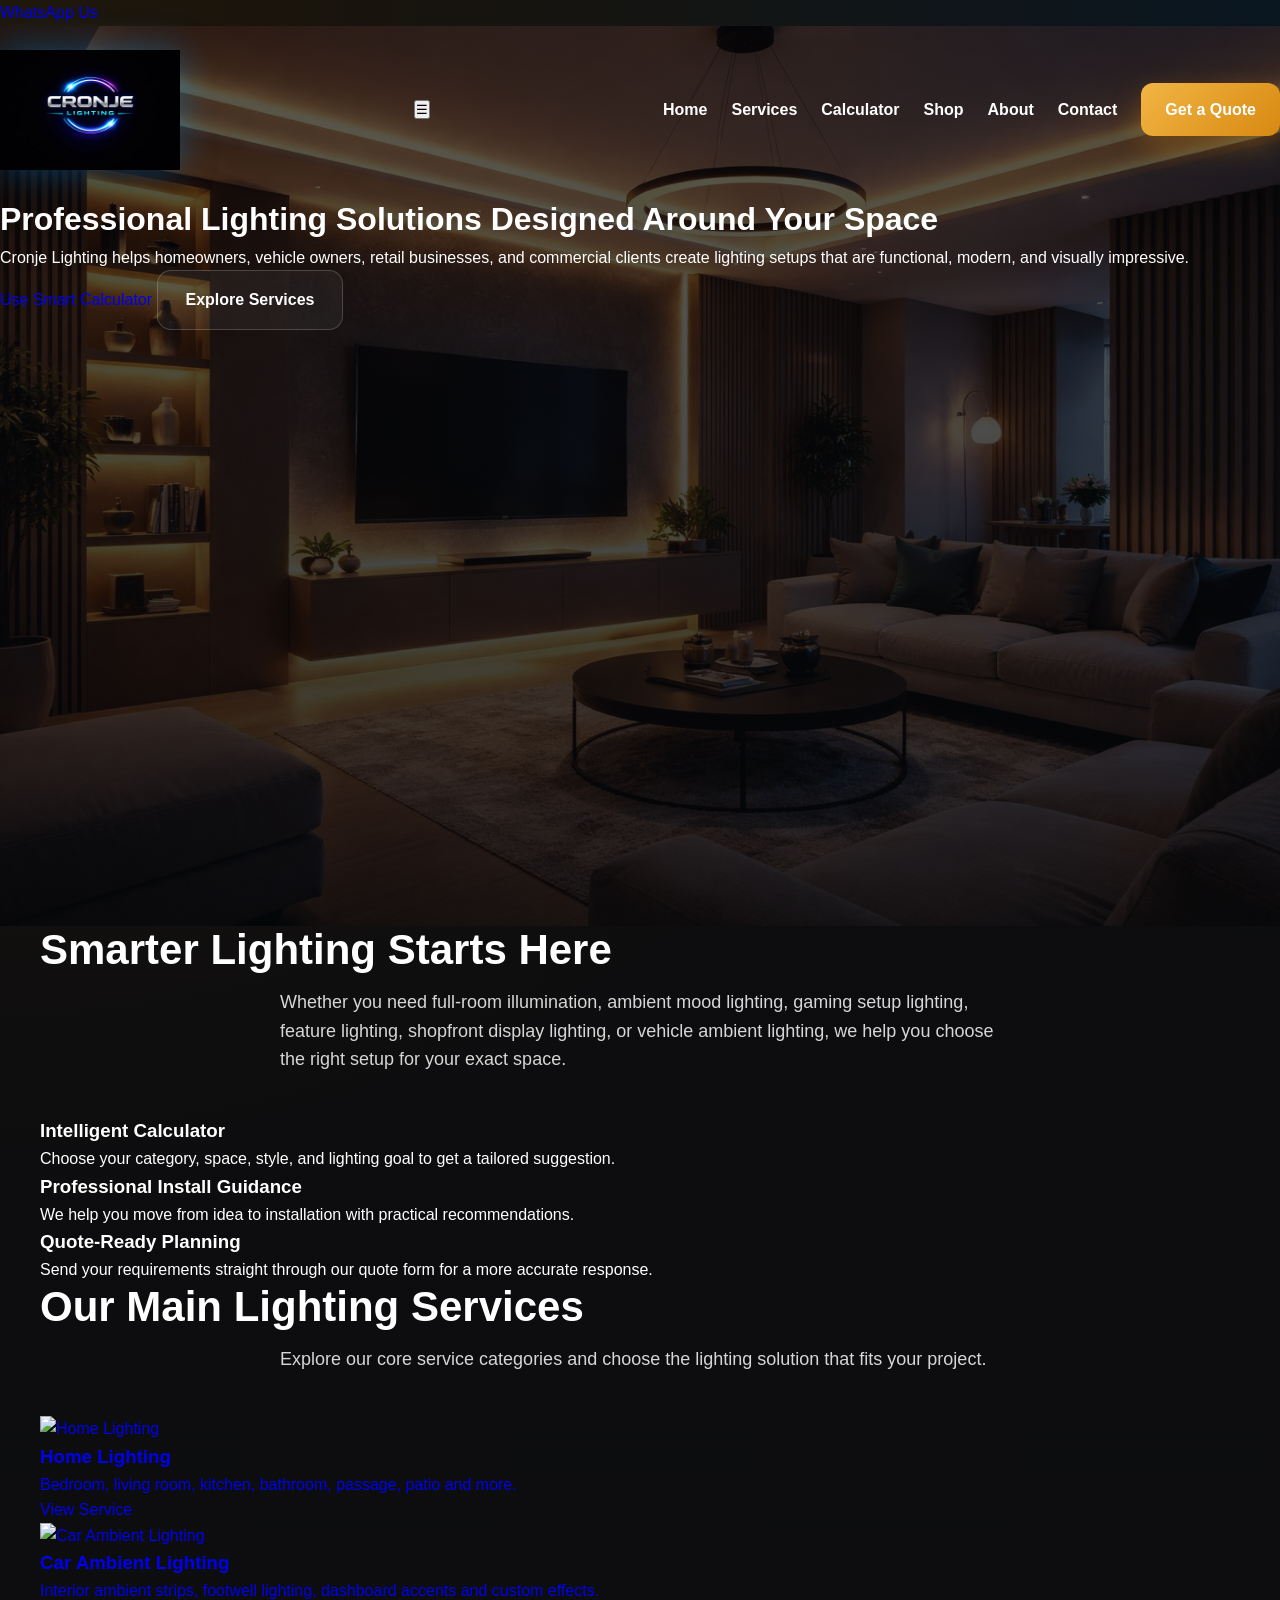
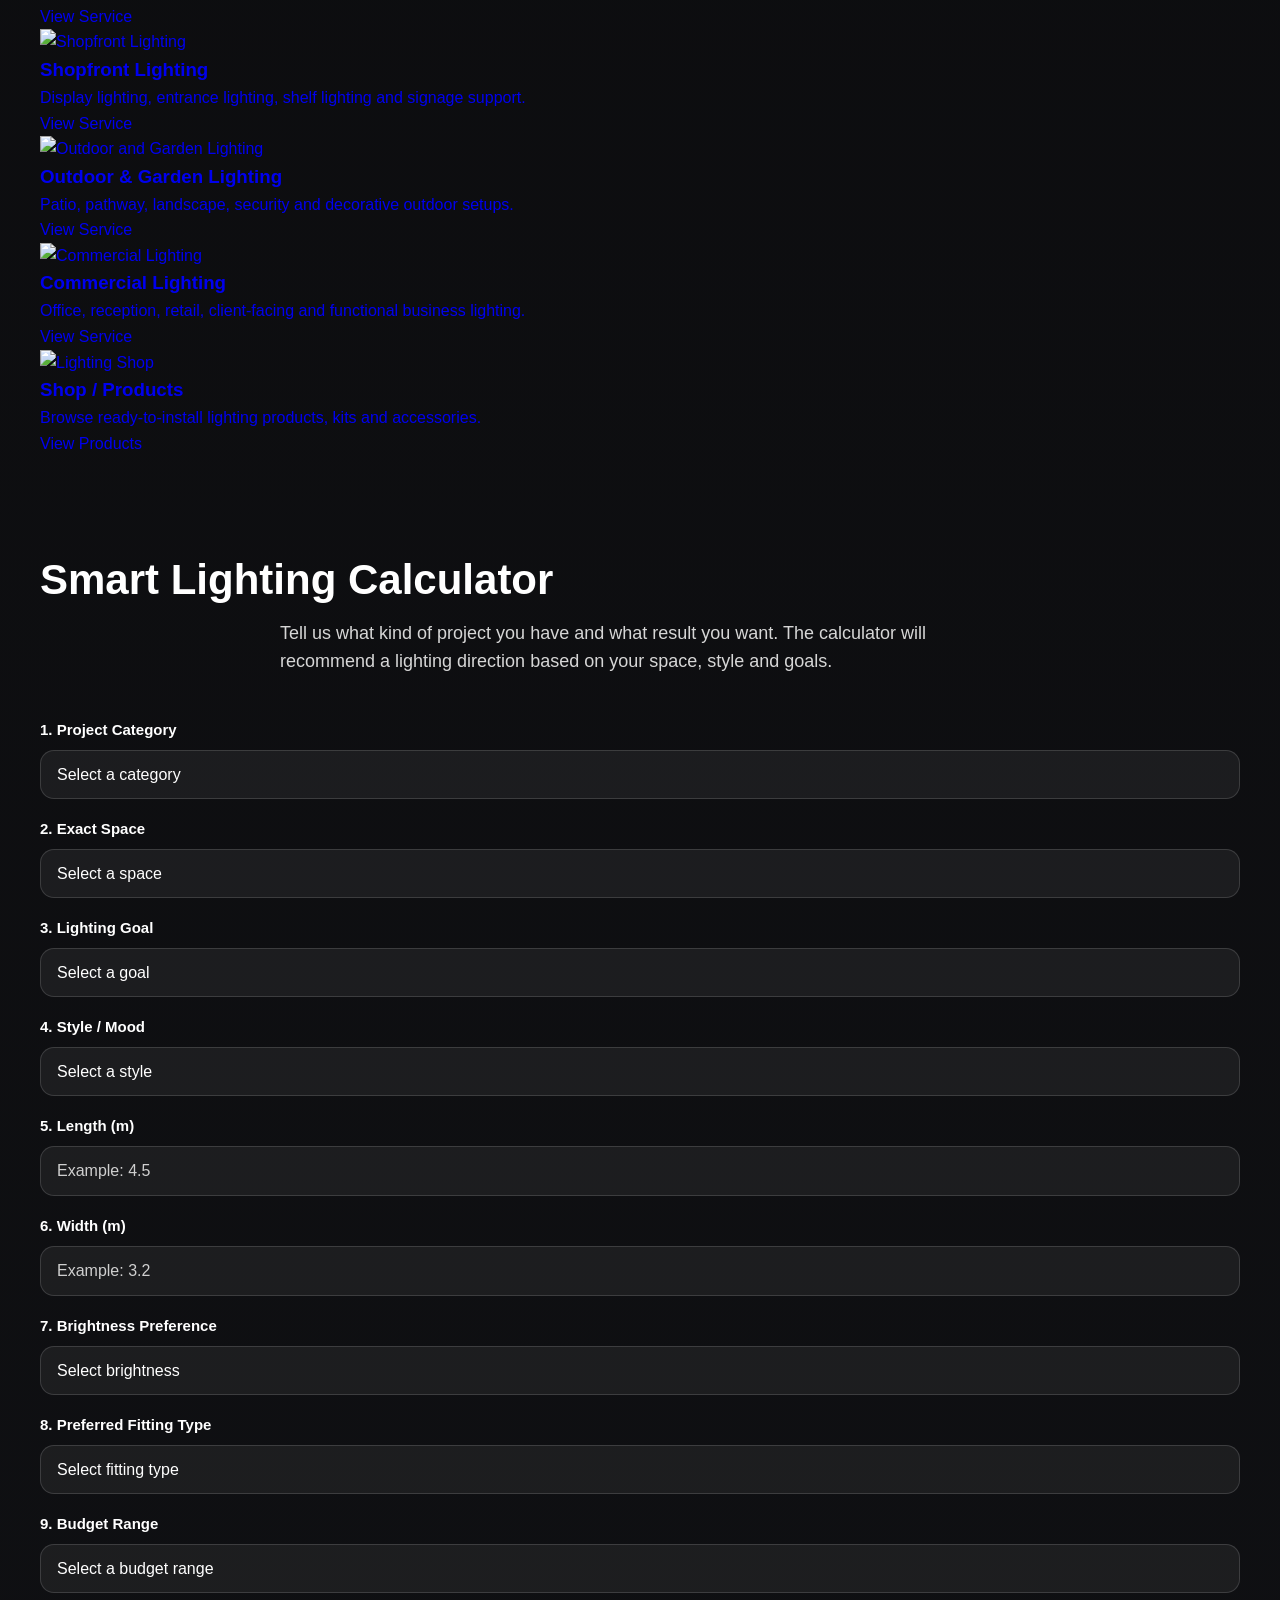
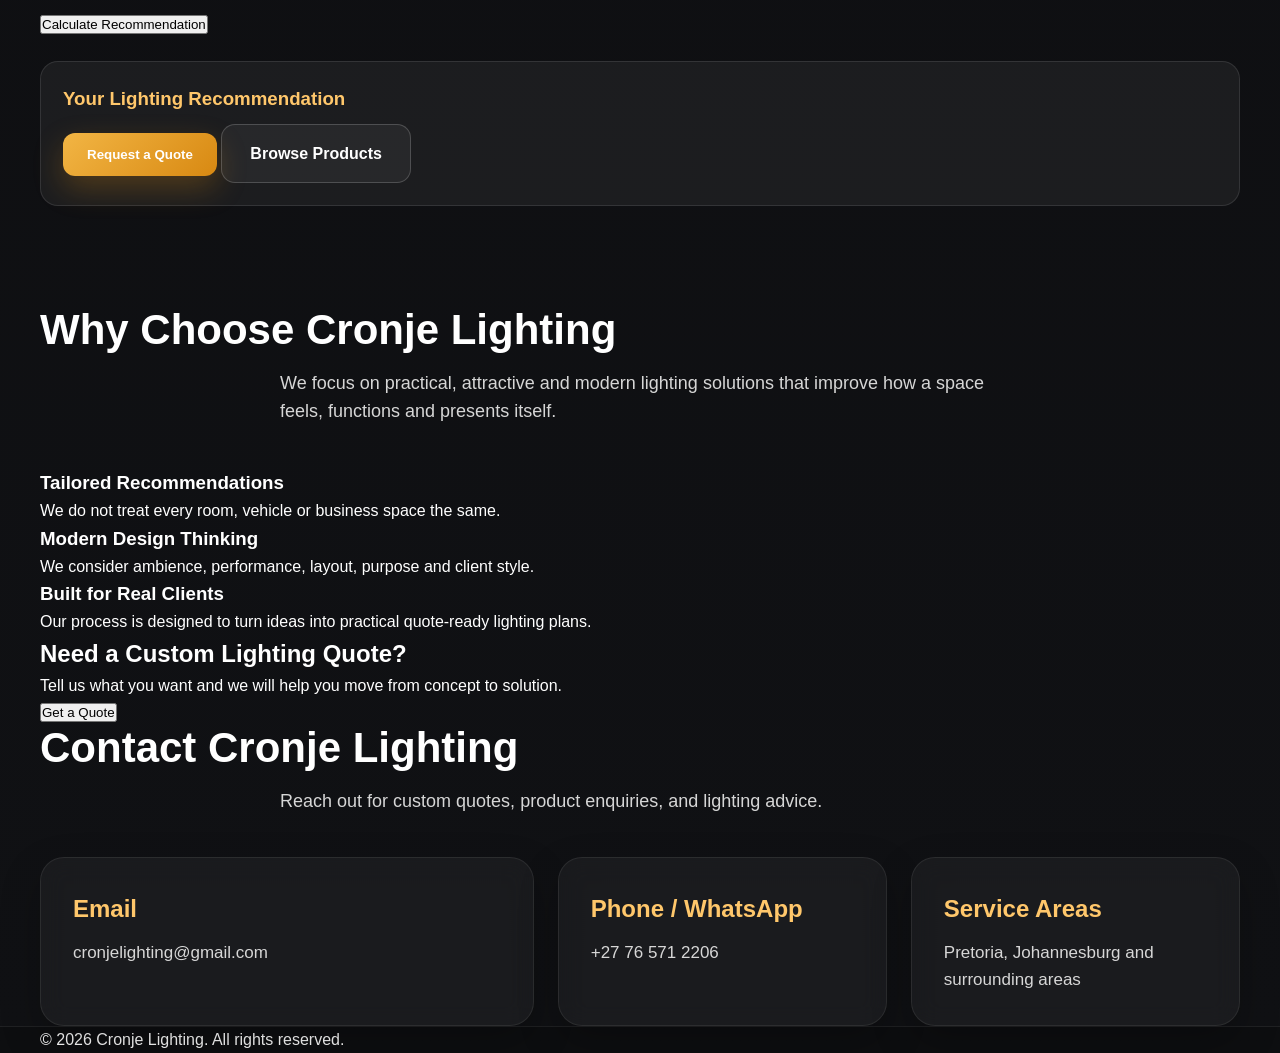
==== commit f6ed524b: "Update index.html" ====
--- a/index.html
+++ b/index.html
@@ -3,472 +3,374 @@
 <head>
   <meta charset="UTF-8" />
   <meta name="viewport" content="width=device-width, initial-scale=1.0" />
-
-  <title>LED Lighting Installation & Ambient Lighting South Africa | Cronje Lighting</title>
-  <meta
-    name="description"
-    content="Cronje Lighting offers LED lighting installation, ambient lighting design, LED strip solutions, and a smart lighting calculator in South Africa. Get expert recommendations and request a quote online."
-  />
-  <meta
-    name="robots"
-    content="index, follow"
-  />
+  <title>Cronje Lighting | Intelligent Lighting Solutions</title>
+  <meta name="description" content="Cronje Lighting provides intelligent lighting solutions for homes, vehicles, shopfronts, outdoor areas, and commercial spaces. Use our smart calculator and request a custom quote." />
+  <meta name="keywords" content="lighting South Africa, home lighting, car ambient lighting, shopfront lighting, outdoor lighting, garden lighting, commercial lighting, LED lighting, Cronje Lighting" />
+  <meta name="author" content="Cronje Lighting" />
   <link rel="canonical" href="https://cronjelighting.co.za/" />
-  <link rel="icon" type="image/png" href="/favicon.png" />
-
-  <meta property="og:type" content="website" />
-  <meta property="og:title" content="LED Lighting Installation & Ambient Lighting South Africa | Cronje Lighting" />
-  <meta
-    property="og:description"
-    content="Professional LED lighting installation, ambient lighting design, LED strip solutions, and a smart lighting calculator from Cronje Lighting."
-  />
-  <meta property="og:url" content="https://cronjelighting.co.za/" />
-  <meta property="og:site_name" content="Cronje Lighting" />
-  <meta property="og:image" content="https://cronjelighting.co.za/favicon.png" />
-
-  <meta name="twitter:card" content="summary_large_image" />
-  <meta name="twitter:title" content="LED Lighting Installation & Ambient Lighting South Africa | Cronje Lighting" />
-  <meta
-    name="twitter:description"
-    content="Professional LED lighting installation, ambient lighting design, LED strip solutions, and a smart lighting calculator from Cronje Lighting."
-  />
-  <meta name="twitter:image" content="https://cronjelighting.co.za/favicon.png" />
-
-  <script type="application/ld+json">
-  {
-    "@context": "https://schema.org",
-    "@type": "LocalBusiness",
-    "name": "Cronje Lighting",
-    "url": "https://cronjelighting.co.za/",
-    "logo": "https://cronjelighting.co.za/favicon.png",
-    "image": "https://cronjelighting.co.za/favicon.png",
-    "email": "cronjelighting@gmail.com",
-    "telephone": "+27 76 571 2206",
-    "areaServed": [
-      "Pretoria",
-      "Johannesburg",
-      "Centurion",
-      "Midrand"
-    ],
-    "description": "Cronje Lighting specializes in LED lighting installation, ambient lighting design, custom LED strip solutions, and smart lighting planning for homes, vehicles, and commercial spaces in South Africa."
-  }
-  </script>
-
   <link rel="stylesheet" href="style.css" />
 </head>
 <body>
 
-  <header class="hero" id="home">
-    <div class="hero-overlay">
-      <nav class="navbar container">
-        <a href="#home" class="brand" aria-label="Cronje Lighting home">
-          <img src="./Images/logo.png" alt="Cronje Lighting LED lighting logo" class="logo" />
-        </a>
-
-        <div class="nav-menu">
-          <a href="#about">About</a>
+  <a class="sticky-whatsapp" href="https://wa.me/27765712206" target="_blank" rel="noopener noreferrer">WhatsApp Us</a>
+
+  <header class="hero">
+    <div class="overlay">
+      <nav class="navbar">
+        <div class="logo-area">
+          <a href="index.html">
+            <img src="./Images/logo.png" alt="Cronje Lighting Logo" class="logo" />
+          </a>
+        </div>
+
+        <button class="menu-toggle" id="menuToggle" aria-label="Open menu">☰</button>
+
+        <div class="nav-menu" id="navMenu">
+          <a href="index.html">Home</a>
           <a href="#services">Services</a>
           <a href="#calculator">Calculator</a>
+          <a href="shop.html">Shop</a>
+          <a href="#about">About</a>
           <a href="#contact">Contact</a>
           <a href="#" id="navQuoteBtn" class="quote-btn">Get a Quote</a>
         </div>
       </nav>
 
-      <div class="hero-main container">
-        <div class="hero-text">
-          <span class="eyebrow">Professional LED Lighting Solutions</span>
-
-          <h1>LED Lighting Installation & Ambient Lighting Solutions in South Africa</h1>
-
-          <p>
-            Cronje Lighting provides professional LED lighting installation, ambient lighting design,
-            LED strip lighting solutions, and smart lighting planning for homes, vehicles, offices,
-            shops, and commercial spaces.
-          </p>
-
-          <p>
-            Use our intelligent lighting calculator to get a fast recommendation based on your room size,
-            preferred light type, and brightness level, then request a quote directly online.
-          </p>
-
-          <div class="hero-actions">
-            <a href="#calculator" class="main-btn">Use the Calculator</a>
-            <a href="#directQuote" class="secondary-btn">I Know What I Want</a>
-          </div>
-
-          <div class="hero-trust">
-            <div class="trust-item">
-              <strong>LED Lighting Installation</strong>
-              <span>Practical and professional lighting solutions</span>
-            </div>
-            <div class="trust-item">
-              <strong>Fast Quote Requests</strong>
-              <span>Calculator-to-quote system</span>
-            </div>
-            <div class="trust-item">
-              <strong>Custom Lighting Planning</strong>
-              <span>Tailored recommendations for your space</span>
-            </div>
-          </div>
-        </div>
-
-        <div class="hero-panel">
-          <div class="hero-panel-card">
-            <p class="mini-label">Why clients use this tool</p>
-            <h3>Plan your lighting before you buy</h3>
-            <p>
-              Get a fast recommendation based on room size, room type, preferred light fitting,
-              and desired brightness before requesting a quote.
-            </p>
-
-            <div class="hero-stats">
-              <div class="stat-box">
-                <span class="stat-number">1</span>
-                <span class="stat-text">Enter room details</span>
-              </div>
-              <div class="stat-box">
-                <span class="stat-number">2</span>
-                <span class="stat-text">Choose your light type</span>
-              </div>
-              <div class="stat-box">
-                <span class="stat-number">3</span>
-                <span class="stat-text">Request a quote instantly</span>
-              </div>
-            </div>
-          </div>
+      <div class="hero-content">
+        <h1>Professional Lighting Solutions Designed Around Your Space</h1>
+        <p>
+          Cronje Lighting helps homeowners, vehicle owners, retail businesses, and commercial clients
+          create lighting setups that are functional, modern, and visually impressive.
+        </p>
+
+        <div class="hero-buttons">
+          <a href="#calculator" class="primary-btn">Use Smart Calculator</a>
+          <a href="#services" class="secondary-btn">Explore Services</a>
         </div>
       </div>
     </div>
   </header>
 
-  <section class="features-section">
+  <main>
+    <section class="section intro">
+      <div class="container">
+        <div class="section-heading">
+          <h2>Smarter Lighting Starts Here</h2>
+          <p>
+            Whether you need full-room illumination, ambient mood lighting, gaming setup lighting,
+            feature lighting, shopfront display lighting, or vehicle ambient lighting, we help you
+            choose the right setup for your exact space.
+          </p>
+        </div>
+
+        <div class="feature-grid">
+          <div class="feature-card">
+            <h3>Intelligent Calculator</h3>
+            <p>Choose your category, space, style, and lighting goal to get a tailored suggestion.</p>
+          </div>
+          <div class="feature-card">
+            <h3>Professional Install Guidance</h3>
+            <p>We help you move from idea to installation with practical recommendations.</p>
+          </div>
+          <div class="feature-card">
+            <h3>Quote-Ready Planning</h3>
+            <p>Send your requirements straight through our quote form for a more accurate response.</p>
+          </div>
+        </div>
+      </div>
+    </section>
+
+    <section class="section services" id="services">
+      <div class="container">
+        <div class="section-heading">
+          <h2>Our Main Lighting Services</h2>
+          <p>Explore our core service categories and choose the lighting solution that fits your project.</p>
+        </div>
+
+        <div class="service-grid">
+          <a class="service-card" href="home-lighting.html">
+            <img src="./Images/home-lighting.jpg" alt="Home Lighting" />
+            <div class="service-card-content">
+              <h3>Home Lighting</h3>
+              <p>Bedroom, living room, kitchen, bathroom, passage, patio and more.</p>
+              <span>View Service</span>
+            </div>
+          </a>
+
+          <a class="service-card" href="car-ambient-lighting.html">
+            <img src="./Images/car-lighting.jpg" alt="Car Ambient Lighting" />
+            <div class="service-card-content">
+              <h3>Car Ambient Lighting</h3>
+              <p>Interior ambient strips, footwell lighting, dashboard accents and custom effects.</p>
+              <span>View Service</span>
+            </div>
+          </a>
+
+          <a class="service-card" href="shopfront-lighting.html">
+            <img src="./Images/shopfront-lighting.jpg" alt="Shopfront Lighting" />
+            <div class="service-card-content">
+              <h3>Shopfront Lighting</h3>
+              <p>Display lighting, entrance lighting, shelf lighting and signage support.</p>
+              <span>View Service</span>
+            </div>
+          </a>
+
+          <a class="service-card" href="garden-outdoor-lighting.html">
+            <img src="./Images/garden-lighting.jpg" alt="Outdoor and Garden Lighting" />
+            <div class="service-card-content">
+              <h3>Outdoor & Garden Lighting</h3>
+              <p>Patio, pathway, landscape, security and decorative outdoor setups.</p>
+              <span>View Service</span>
+            </div>
+          </a>
+
+          <a class="service-card" href="commercial-lighting.html">
+            <img src="./Images/commercial-lighting.jpg" alt="Commercial Lighting" />
+            <div class="service-card-content">
+              <h3>Commercial Lighting</h3>
+              <p>Office, reception, retail, client-facing and functional business lighting.</p>
+              <span>View Service</span>
+            </div>
+          </a>
+
+          <a class="service-card" href="shop.html">
+            <img src="./Images/products-placeholder.jpg" alt="Lighting Shop" />
+            <div class="service-card-content">
+              <h3>Shop / Products</h3>
+              <p>Browse ready-to-install lighting products, kits and accessories.</p>
+              <span>View Products</span>
+            </div>
+          </a>
+        </div>
+      </div>
+    </section>
+
+    <section class="section calculator-section" id="calculator">
+      <div class="container">
+        <div class="section-heading">
+          <h2>Smart Lighting Calculator</h2>
+          <p>
+            Tell us what kind of project you have and what result you want. The calculator will recommend
+            a lighting direction based on your space, style and goals.
+          </p>
+        </div>
+
+        <div class="calculator-card">
+          <form id="lightingCalculator">
+            <div class="form-grid">
+              <div class="form-group">
+                <label for="projectCategory">1. Project Category</label>
+                <select id="projectCategory" required>
+                  <option value="">Select a category</option>
+                  <option value="home">Home</option>
+                  <option value="vehicle">Vehicle</option>
+                  <option value="shopfront">Shopfront</option>
+                  <option value="commercial">Commercial / Office</option>
+                  <option value="outdoor">Outdoor / Garden</option>
+                </select>
+              </div>
+
+              <div class="form-group">
+                <label for="exactSpace">2. Exact Space</label>
+                <select id="exactSpace" required>
+                  <option value="">Select a space</option>
+                </select>
+              </div>
+
+              <div class="form-group">
+                <label for="lightingGoal">3. Lighting Goal</label>
+                <select id="lightingGoal" required>
+                  <option value="">Select a goal</option>
+                </select>
+              </div>
+
+              <div class="form-group">
+                <label for="styleMood">4. Style / Mood</label>
+                <select id="styleMood" required>
+                  <option value="">Select a style</option>
+                  <option value="Warm">Warm</option>
+                  <option value="Neutral">Neutral</option>
+                  <option value="Cool">Cool</option>
+                  <option value="Luxury">Luxury</option>
+                  <option value="Modern">Modern</option>
+                  <option value="Minimal">Minimal</option>
+                  <option value="Bold RGB">Bold RGB</option>
+                </select>
+              </div>
+
+              <div class="form-group">
+                <label for="length">5. Length (m)</label>
+                <input type="number" id="length" min="0" step="0.1" placeholder="Example: 4.5" required />
+              </div>
+
+              <div class="form-group">
+                <label for="width">6. Width (m)</label>
+                <input type="number" id="width" min="0" step="0.1" placeholder="Example: 3.2" required />
+              </div>
+
+              <div class="form-group">
+                <label for="brightness">7. Brightness Preference</label>
+                <select id="brightness" required>
+                  <option value="">Select brightness</option>
+                  <option value="Soft">Soft</option>
+                  <option value="Balanced">Balanced</option>
+                  <option value="Bright">Bright</option>
+                </select>
+              </div>
+
+              <div class="form-group">
+                <label for="fittingType">8. Preferred Fitting Type</label>
+                <select id="fittingType" required>
+                  <option value="">Select fitting type</option>
+                  <option value="LED Strip">LED Strip</option>
+                  <option value="Downlight">Downlight</option>
+                  <option value="Spotlight">Spotlight</option>
+                  <option value="Pendant / Feature">Pendant / Feature</option>
+                  <option value="Mixed Setup">Mixed Setup</option>
+                </select>
+              </div>
+
+              <div class="form-group full-width">
+                <label for="budgetRange">9. Budget Range</label>
+                <select id="budgetRange" required>
+                  <option value="">Select a budget range</option>
+                  <option value="Entry Level">Entry Level</option>
+                  <option value="Mid Range">Mid Range</option>
+                  <option value="Premium">Premium</option>
+                </select>
+              </div>
+            </div>
+
+            <div class="calculator-actions">
+              <button type="submit" class="primary-btn">Calculate Recommendation</button>
+            </div>
+          </form>
+        </div>
+
+        <div class="result-box" id="resultBox">
+          <h3>Your Lighting Recommendation</h3>
+          <div id="resultContent"></div>
+          <div class="result-actions">
+            <button id="openQuoteFromResult" class="quote-btn">Request a Quote</button>
+            <a href="shop.html" class="secondary-btn">Browse Products</a>
+          </div>
+        </div>
+      </div>
+    </section>
+
+    <section class="section about" id="about">
+      <div class="container">
+        <div class="section-heading">
+          <h2>Why Choose Cronje Lighting</h2>
+          <p>
+            We focus on practical, attractive and modern lighting solutions that improve how a space feels,
+            functions and presents itself.
+          </p>
+        </div>
+
+        <div class="feature-grid">
+          <div class="feature-card">
+            <h3>Tailored Recommendations</h3>
+            <p>We do not treat every room, vehicle or business space the same.</p>
+          </div>
+          <div class="feature-card">
+            <h3>Modern Design Thinking</h3>
+            <p>We consider ambience, performance, layout, purpose and client style.</p>
+          </div>
+          <div class="feature-card">
+            <h3>Built for Real Clients</h3>
+            <p>Our process is designed to turn ideas into practical quote-ready lighting plans.</p>
+          </div>
+        </div>
+      </div>
+    </section>
+
+    <section class="section cta-band">
+      <div class="container cta-band-inner">
+        <div>
+          <h2>Need a Custom Lighting Quote?</h2>
+          <p>Tell us what you want and we will help you move from concept to solution.</p>
+        </div>
+        <button id="ctaQuoteBtn" class="primary-btn">Get a Quote</button>
+      </div>
+    </section>
+
+    <section class="section contact" id="contact">
+      <div class="container">
+        <div class="section-heading">
+          <h2>Contact Cronje Lighting</h2>
+          <p>Reach out for custom quotes, product enquiries, and lighting advice.</p>
+        </div>
+
+        <div class="contact-grid">
+          <div class="contact-card">
+            <h3>Email</h3>
+            <p>cronjelighting@gmail.com</p>
+          </div>
+          <div class="contact-card">
+            <h3>Phone / WhatsApp</h3>
+            <p>+27 76 571 2206</p>
+          </div>
+          <div class="contact-card">
+            <h3>Service Areas</h3>
+            <p>Pretoria, Johannesburg and surrounding areas</p>
+          </div>
+        </div>
+      </div>
+    </section>
+  </main>
+
+  <div class="modal" id="quoteModal">
+    <div class="modal-content">
+      <button class="close-modal" id="closeModalBtn" aria-label="Close quote form">×</button>
+
+      <h2>Request a Quote</h2>
+      <p class="modal-intro">
+        Fill in your details and lighting requirements below. We will review your needs and get back to you.
+      </p>
+
+      <form id="quoteForm">
+        <div class="form-grid">
+          <div class="form-group">
+            <label for="clientName">Full Name</label>
+            <input type="text" id="clientName" required />
+          </div>
+
+          <div class="form-group">
+            <label for="clientEmail">Email Address</label>
+            <input type="email" id="clientEmail" required />
+          </div>
+
+          <div class="form-group">
+            <label for="clientPhone">Phone Number</label>
+            <input type="tel" id="clientPhone" required />
+          </div>
+
+          <div class="form-group">
+            <label for="clientLocation">Area / Location</label>
+            <input type="text" id="clientLocation" placeholder="Example: Pretoria East" />
+          </div>
+
+          <div class="form-group full-width">
+            <label for="additionalRequirements">Additional Requirements</label>
+            <textarea id="additionalRequirements" rows="5" placeholder="Tell us more about the look, use, style or special requirements you want."></textarea>
+          </div>
+        </div>
+
+        <div class="status-box" id="formStatus"></div>
+
+        <div class="calculator-actions">
+          <button type="submit" class="primary-btn" id="submitQuoteBtn">Submit Quote Request</button>
+        </div>
+      </form>
+    </div>
+  </div>
+
+  <footer class="footer">
     <div class="container">
-      <div class="section-heading center">
-        <span class="section-tag">How It Works</span>
-        <h2>LED lighting planning made simple</h2>
-        <p>
-          Built to help clients make better lighting decisions before requesting pricing.
-        </p>
-      </div>
-
-      <div class="feature-cards">
-        <div class="card">
-          <div class="icon-wrap">📏</div>
-          <h3>Room Size & Type</h3>
-          <p>
-            Choose the room and enter the dimensions to calculate the space properly for a more accurate recommendation.
-          </p>
-        </div>
-
-        <div class="card">
-          <div class="icon-wrap">💡</div>
-          <h3>Light Type & Brightness</h3>
-          <p>
-            Choose your preferred fitting type and the lighting feel you want, from soft ambient light to bright task lighting.
-          </p>
-        </div>
-
-        <div class="card">
-          <div class="icon-wrap">✨</div>
-          <h3>Instant Recommendation</h3>
-          <p>
-            Receive a practical setup suggestion and carry it straight into a quote request.
-          </p>
-        </div>
-      </div>
-    </div>
-  </section>
-
-  <section id="calculator" class="calculator-section">
-    <div class="container calculator-grid">
-      <div class="calculator-intro">
-        <span class="section-tag">Lighting Calculator</span>
-        <h2>Get a fast LED lighting recommendation for your room</h2>
-        <p>
-          Use the calculator below to estimate the lighting requirement for your space.
-          Once you are happy with the result, request your quote directly from the result box.
-        </p>
-
-        <ul class="benefit-list">
-          <li>Useful for homes, offices, shops, garages, and renovations</li>
-          <li>Designed to help clients request more accurate quotes</li>
-          <li>Fast, practical, and easy to use</li>
-        </ul>
-      </div>
-
-      <div class="calculator-box">
-        <h3>Room Details</h3>
-        <p class="calculator-subtext">
-          Enter your room details below to get a quick recommendation.
-        </p>
-
-        <div class="form-group">
-          <label for="roomType">Room Type</label>
-          <select id="roomType">
-            <option value="bedroom">Bedroom</option>
-            <option value="living-room">Living Room</option>
-            <option value="kitchen">Kitchen</option>
-            <option value="bathroom">Bathroom</option>
-            <option value="office">Office</option>
-            <option value="garage">Garage</option>
-          </select>
-        </div>
-
-        <div class="form-group">
-          <label for="lightType">Preferred Light Type</label>
-          <select id="lightType">
-            <option value="Downlights">Downlights</option>
-            <option value="Bulb lights">Bulb lights</option>
-            <option value="LED strip lights">LED strip lights</option>
-            <option value="Spotlights">Spotlights</option>
-          </select>
-        </div>
-
-        <div class="form-row">
-          <div class="form-group">
-            <label for="roomLength">Length (metres)</label>
-            <input type="number" id="roomLength" placeholder="Example: 5" min="0" step="0.1" />
-          </div>
-
-          <div class="form-group">
-            <label for="roomWidth">Width (metres)</label>
-            <input type="number" id="roomWidth" placeholder="Example: 4" min="0" step="0.1" />
-          </div>
-        </div>
-
-        <div class="form-group">
-          <label for="brightness">Brightness Preference</label>
-          <select id="brightness">
-            <option value="soft">Soft / Relaxed</option>
-            <option value="medium">Medium / Balanced</option>
-            <option value="bright">Bright / Task Lighting</option>
-          </select>
-        </div>
-
-        <button id="calculateBtn" class="calc-btn">Calculate Recommendation</button>
-
-        <div id="result" class="result-box">
-          <h3>Your result will appear here</h3>
-          <p>Fill in the form, choose your preferred light type, and click calculate.</p>
-        </div>
-
-        <div id="quoteActionWrap" class="quote-action-wrap hidden">
-          <button id="resultQuoteBtn" class="main-btn result-quote-btn">
-            Request a Quote
-          </button>
-        </div>
-      </div>
-    </div>
-  </section>
-
-  <section id="about" class="info-split-section">
-    <div class="container info-split">
-      <div class="info-card large">
-        <span class="section-tag">About Cronje Lighting</span>
-        <h2>Professional lighting guidance with a practical finish</h2>
-        <p>
-          Cronje Lighting helps homeowners, businesses, shops, and project managers plan practical,
-          attractive lighting layouts with confidence. From brightness planning to fitting suggestions,
-          our goal is to simplify the decision-making process and make quotes more accurate.
-        </p>
-        <p>
-          We focus on LED lighting installation, ambient lighting design, LED strip lighting,
-          and smart room-based recommendations for spaces in Pretoria, Johannesburg, and surrounding areas.
-        </p>
-      </div>
-
-      <div class="info-card">
-        <span class="section-tag">Our Services</span>
-        <h3 id="services">What we offer</h3>
-        <p>
-          LED lighting installation, ambient lighting design, room-based fitting recommendations,
-          layout guidance, and quote-ready support for your next project.
-        </p>
-      </div>
-    </div>
-  </section>
-
-  <section class="features-section">
-    <div class="container">
-      <div class="section-heading center">
-        <span class="section-tag">Our Services</span>
-        <h2>LED lighting services for homes, vehicles, and businesses</h2>
-        <p>
-          We help clients choose the right lighting setup for both appearance and performance.
-        </p>
-      </div>
-
-      <div class="feature-cards">
-        <div class="card">
-          <div class="icon-wrap">🏠</div>
-          <h3>Home LED Lighting</h3>
-          <p>
-            Recommendations and planning for bedrooms, living rooms, kitchens, bathrooms, garages, and more.
-          </p>
-        </div>
-
-        <div class="card">
-          <div class="icon-wrap">🚗</div>
-          <h3>Ambient Vehicle Lighting</h3>
-          <p>
-            Modern ambient lighting ideas and LED strip solutions for upgraded vehicle interiors.
-          </p>
-        </div>
-
-        <div class="card">
-          <div class="icon-wrap">🏢</div>
-          <h3>Commercial Lighting Planning</h3>
-          <p>
-            Practical lighting recommendations for offices, shops, and commercial spaces.
-          </p>
-        </div>
-      </div>
-    </div>
-  </section>
-
-  <section id="contact" class="contact-section">
-    <div class="container contact-grid">
-      <div class="contact-card">
-        <span class="section-tag">Contact</span>
-        <h2>Get in touch</h2>
-        <p>
-          If you already know exactly what you need, skip the calculator and send a direct quote request.
-        </p>
-        <div class="contact-actions">
-          <a href="#directQuote" class="main-btn">I Know What I Want</a>
-        </div>
-      </div>
-
-      <div class="contact-card">
-        <h3>Email</h3>
-        <p>cronjelighting@gmail.com</p>
-      </div>
-
-      <div class="contact-card">
-        <h3>Phone</h3>
-        <p>+27 76 571 2206</p>
-      </div>
-    </div>
-  </section>
-
-  <section id="directQuote" class="direct-quote-section">
-    <div class="container direct-quote-grid">
-      <div class="direct-quote-intro">
-        <span class="section-tag">Direct Quote Request</span>
-        <h2>Already know what you want?</h2>
-        <p>
-          Send us your contact details and describe exactly what you need.
-          This option is ideal for clients who already know the fittings, layout,
-          quantity, style, or type of lighting they want quoted.
-        </p>
-
-        <ul class="benefit-list">
-          <li>Skip the calculator completely</li>
-          <li>Describe fittings, rooms, quantities, or project details</li>
-          <li>Perfect for renovations, new builds, upgrades, and replacement work</li>
-        </ul>
-      </div>
-
-      <div class="calculator-box">
-        <h3>Tell Us What You Need</h3>
-        <p class="calculator-subtext">
-          Enter your details and describe your requirements as clearly as possible.
-        </p>
-
-        <div class="form-group">
-          <label for="directClientName">Full Name</label>
-          <input type="text" id="directClientName" placeholder="Enter your full name" />
-        </div>
-
-        <div class="form-row">
-          <div class="form-group">
-            <label for="directClientEmail">Email Address</label>
-            <input type="email" id="directClientEmail" placeholder="Enter your email address" />
-          </div>
-
-          <div class="form-group">
-            <label for="directClientPhone">Telephone Number</label>
-            <input type="tel" id="directClientPhone" placeholder="Enter your phone number" />
-          </div>
-        </div>
-
-        <div class="form-group">
-          <label for="directQuoteDetails">What do you need?</label>
-          <textarea
-            id="directQuoteDetails"
-            placeholder="Example: I need a quote for my gaming setup, 2 pendant lights above the island, LED strip under cupboards, and installation for a kitchen renovation."
-          ></textarea>
-        </div>
-
-        <button id="submitDirectQuoteBtn" class="calc-btn">SUBMIT DIRECT QUOTE REQUEST</button>
-
-        <div id="directQuoteOutput" class="result-box">
-          <h3>Your direct quote request will appear here</h3>
-          <p>Complete the form and click submit.</p>
-        </div>
-      </div>
-    </div>
-  </section>
-
-  <footer class="footer">
-    <div class="container footer-inner">
       <p>© 2026 Cronje Lighting. All rights reserved.</p>
-      <div class="footer-links">
-        <a href="#home">Home</a>
-        <a href="#about">About</a>
-        <a href="#services">Services</a>
-        <a href="#contact">Contact</a>
-      </div>
     </div>
   </footer>
-
-  <div id="quoteModal" class="modal">
-    <div class="modal-content">
-      <button id="closeModalBtn" class="close-btn">&times;</button>
-
-      <h2>Request a Quote</h2>
-      <p class="calculator-subtext">
-        Your calculator result will be carried into this quote form automatically.
-      </p>
-
-      <div class="quote-summary" id="quoteSummary">
-        <h3>Calculator Summary</h3>
-        <p>No calculator data yet. Please use the calculator first.</p>
-      </div>
-
-      <div class="form-group">
-        <label for="clientName">Full Name</label>
-        <input type="text" id="clientName" placeholder="Enter your full name" />
-      </div>
-
-      <div class="form-row">
-        <div class="form-group">
-          <label for="clientEmail">Email Address</label>
-          <input type="email" id="clientEmail" placeholder="Enter your email address" />
-        </div>
-
-        <div class="form-group">
-          <label for="clientPhone">Telephone Number</label>
-          <input type="tel" id="clientPhone" placeholder="Enter your phone number" />
-        </div>
-      </div>
-
-      <div class="form-group">
-        <label for="additionalRequirements">Additional Requirements</label>
-        <textarea
-          id="additionalRequirements"
-          placeholder="Tell us anything extra, for example dimming, warm white, cool white, strip lighting, feature fittings, budget, or special requests"
-        ></textarea>
-      </div>
-
-      <button id="submitQuoteBtn" class="calc-btn">SUBMIT QUOTE REQUEST</button>
-
-      <div id="quoteOutput" class="result-box">
-        <h3>Your quote request will appear here</h3>
-        <p>Complete the calculator and the form, then click submit.</p>
-      </div>
-    </div>
-  </div>
 
   <script src="script.js"></script>
 </body>
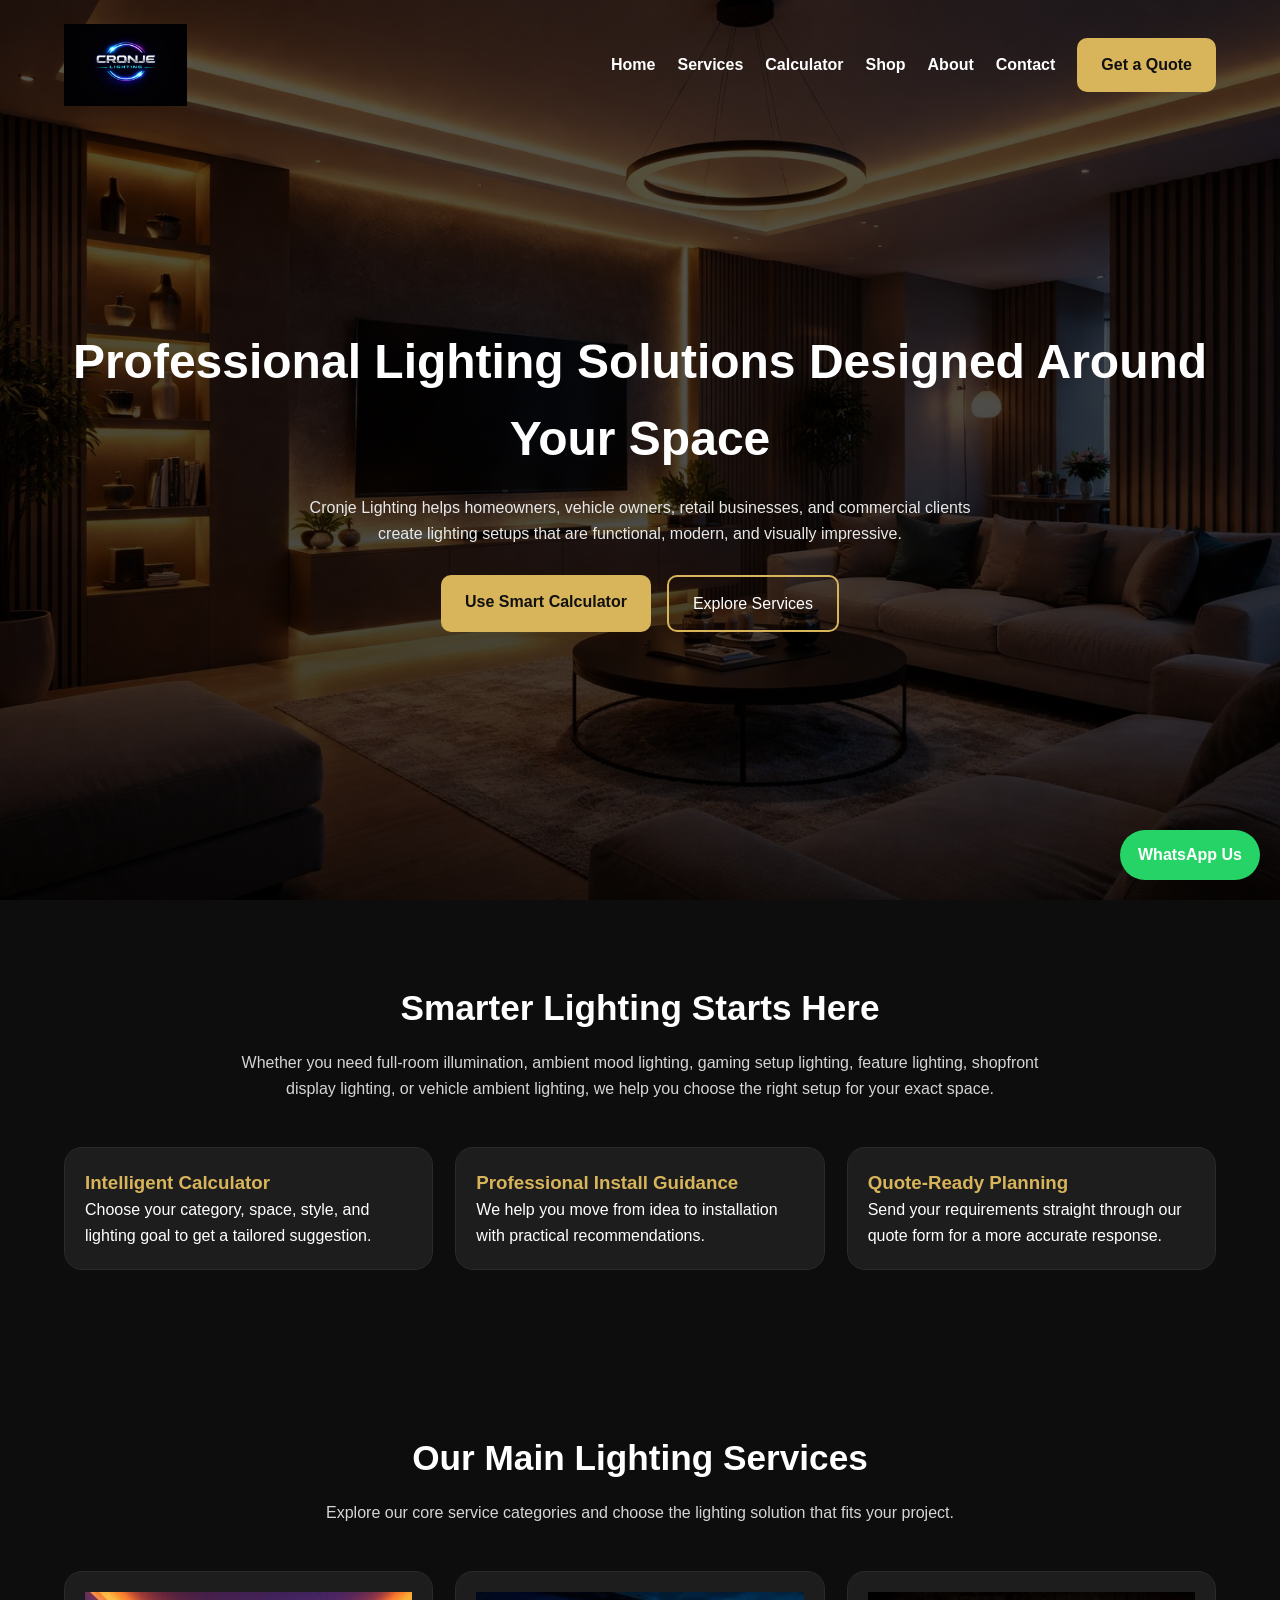
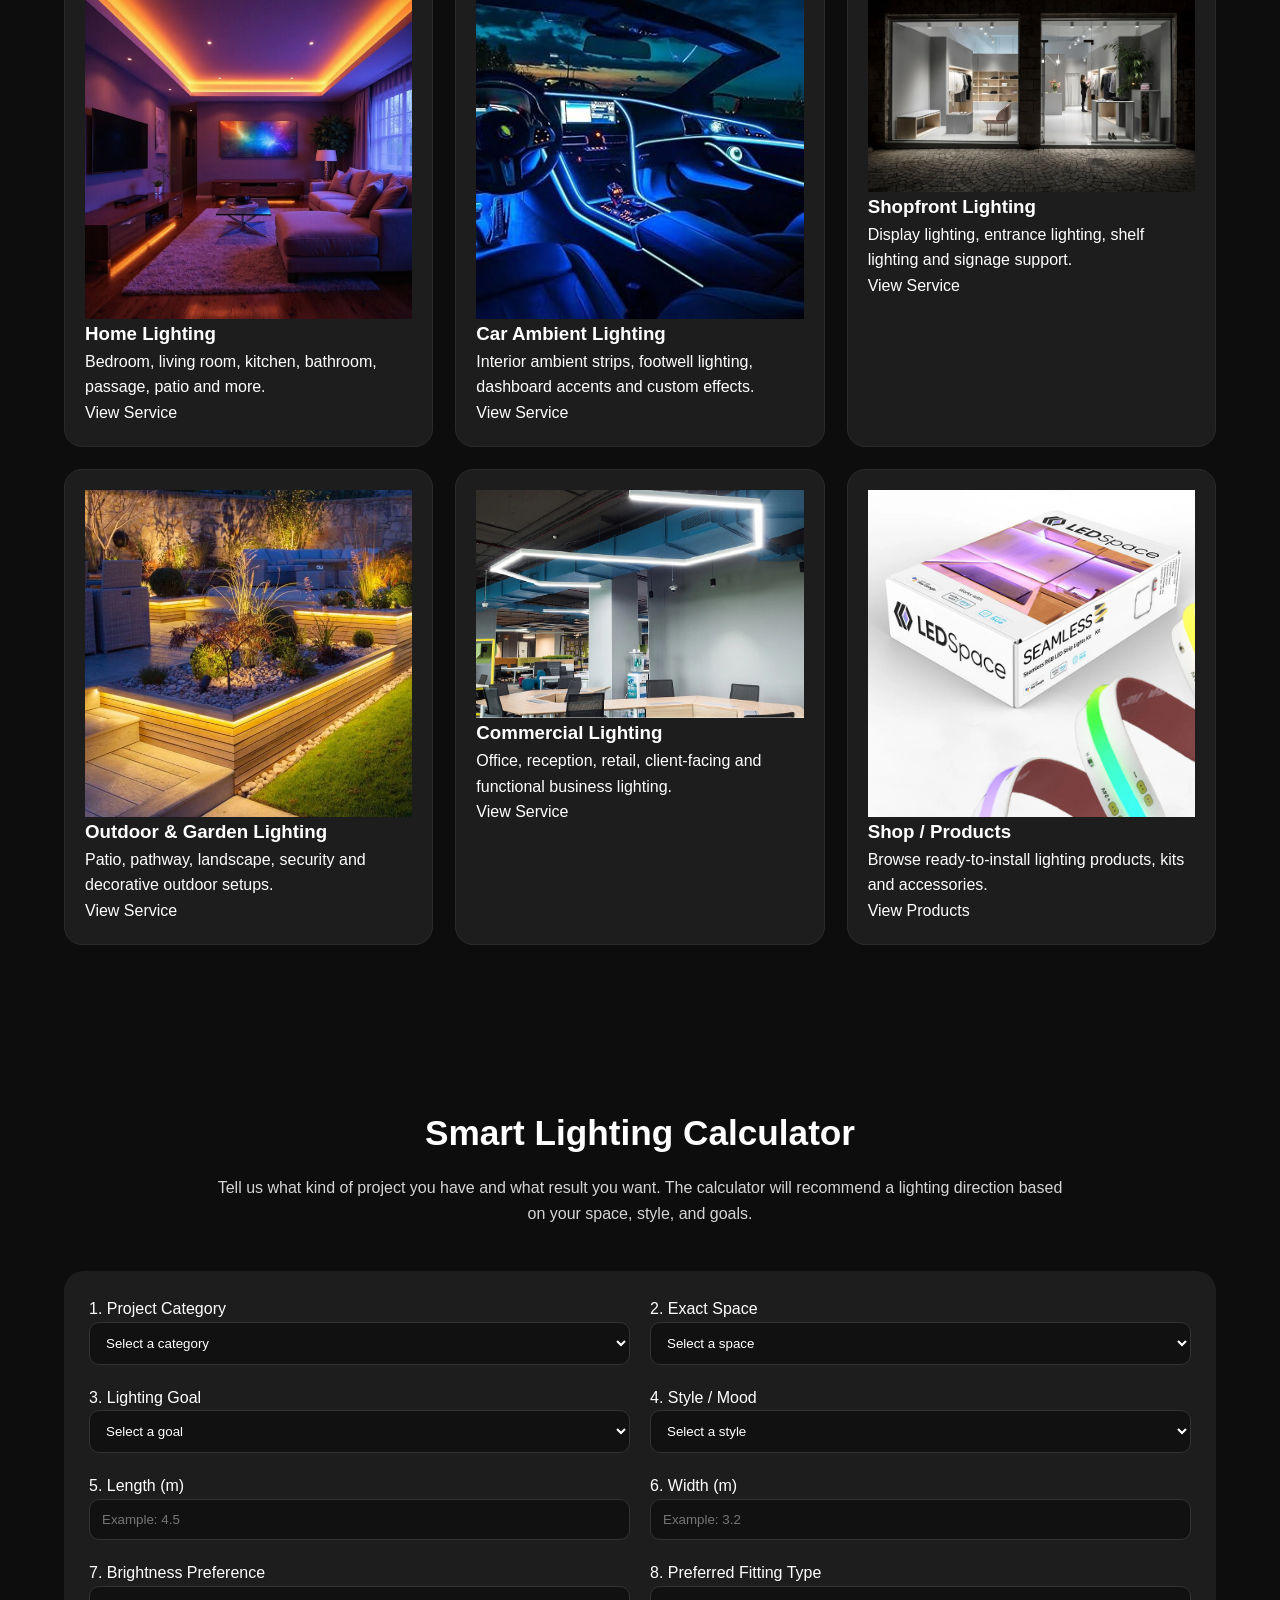
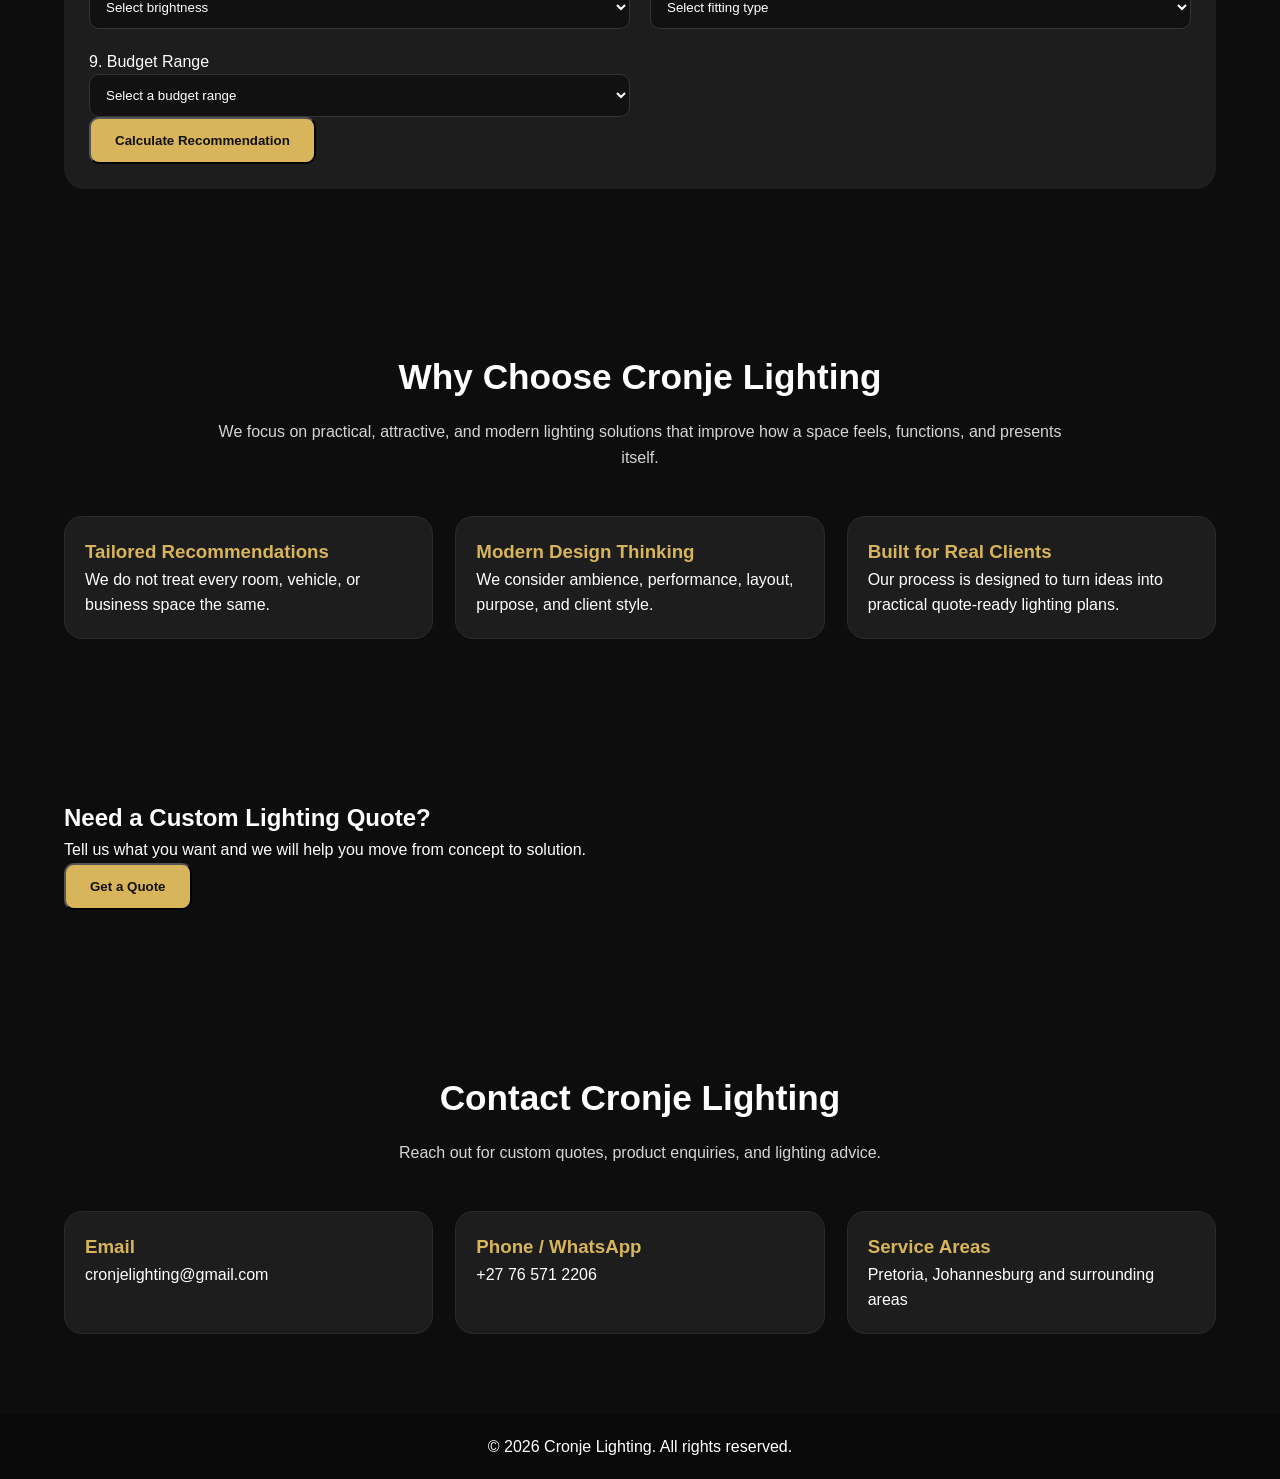
==== commit 9c1cc91b: "Update index.html" ====
--- a/index.html
+++ b/index.html
@@ -4,26 +4,80 @@
   <meta charset="UTF-8" />
   <meta name="viewport" content="width=device-width, initial-scale=1.0" />
   <title>Cronje Lighting | Intelligent Lighting Solutions</title>
-  <meta name="description" content="Cronje Lighting provides intelligent lighting solutions for homes, vehicles, shopfronts, outdoor areas, and commercial spaces. Use our smart calculator and request a custom quote." />
-  <meta name="keywords" content="lighting South Africa, home lighting, car ambient lighting, shopfront lighting, outdoor lighting, garden lighting, commercial lighting, LED lighting, Cronje Lighting" />
+  <meta
+    name="description"
+    content="Cronje Lighting provides intelligent lighting solutions for homes, vehicles, shopfronts, outdoor areas, and commercial spaces. Use our smart calculator and request a custom quote."
+  />
+  <meta
+    name="keywords"
+    content="lighting South Africa, home lighting, car ambient lighting, shopfront lighting, outdoor lighting, garden lighting, commercial lighting, LED lighting, Cronje Lighting"
+  />
   <meta name="author" content="Cronje Lighting" />
+  <meta name="theme-color" content="#0d0d0d" />
   <link rel="canonical" href="https://cronjelighting.co.za/" />
+
+  <meta property="og:title" content="Cronje Lighting | Intelligent Lighting Solutions" />
+  <meta
+    property="og:description"
+    content="Smart lighting recommendations, custom quotes, and practical lighting solutions for homes, vehicles, retail, outdoor, and commercial spaces."
+  />
+  <meta property="og:type" content="website" />
+  <meta property="og:url" content="https://cronjelighting.co.za/" />
+  <meta property="og:image" content="https://cronjelighting.co.za/Images/logo.png" />
+
+  <meta name="twitter:card" content="summary_large_image" />
+  <meta name="twitter:title" content="Cronje Lighting | Intelligent Lighting Solutions" />
+  <meta
+    name="twitter:description"
+    content="Smart lighting recommendations, custom quotes, and practical lighting solutions for homes, vehicles, retail, outdoor, and commercial spaces."
+  />
+  <meta name="twitter:image" content="https://cronjelighting.co.za/Images/logo.png" />
+
   <link rel="stylesheet" href="style.css" />
+
+  <script type="application/ld+json">
+  {
+    "@context": "https://schema.org",
+    "@type": "LocalBusiness",
+    "name": "Cronje Lighting",
+    "url": "https://cronjelighting.co.za/",
+    "email": "cronjelighting@gmail.com",
+    "telephone": "+27765712206",
+    "areaServed": ["Pretoria", "Johannesburg", "Gauteng"],
+    "description": "Intelligent lighting solutions for homes, vehicles, shopfronts, outdoor areas and commercial spaces."
+  }
+  </script>
 </head>
 <body>
-
-  <a class="sticky-whatsapp" href="https://wa.me/27765712206" target="_blank" rel="noopener noreferrer">WhatsApp Us</a>
+  <a
+    class="sticky-whatsapp"
+    href="https://wa.me/27765712206"
+    target="_blank"
+    rel="noopener noreferrer"
+    aria-label="Chat with Cronje Lighting on WhatsApp"
+  >
+    WhatsApp Us
+  </a>
 
   <header class="hero">
     <div class="overlay">
       <nav class="navbar">
         <div class="logo-area">
-          <a href="index.html">
+          <a href="index.html" aria-label="Cronje Lighting home">
             <img src="./Images/logo.png" alt="Cronje Lighting Logo" class="logo" />
           </a>
         </div>
 
-        <button class="menu-toggle" id="menuToggle" aria-label="Open menu">☰</button>
+        <button
+          class="menu-toggle"
+          id="menuToggle"
+          aria-label="Open menu"
+          aria-expanded="false"
+          aria-controls="navMenu"
+          type="button"
+        >
+          ☰
+        </button>
 
         <div class="nav-menu" id="navMenu">
           <a href="index.html">Home</a>
@@ -36,11 +90,12 @@
         </div>
       </nav>
 
-      <div class="hero-content">
+      <div class="hero-content container">
         <h1>Professional Lighting Solutions Designed Around Your Space</h1>
         <p>
-          Cronje Lighting helps homeowners, vehicle owners, retail businesses, and commercial clients
-          create lighting setups that are functional, modern, and visually impressive.
+          Cronje Lighting helps homeowners, vehicle owners, retail businesses,
+          and commercial clients create lighting setups that are functional,
+          modern, and visually impressive.
         </p>
 
         <div class="hero-buttons">
@@ -57,9 +112,10 @@
         <div class="section-heading">
           <h2>Smarter Lighting Starts Here</h2>
           <p>
-            Whether you need full-room illumination, ambient mood lighting, gaming setup lighting,
-            feature lighting, shopfront display lighting, or vehicle ambient lighting, we help you
-            choose the right setup for your exact space.
+            Whether you need full-room illumination, ambient mood lighting,
+            gaming setup lighting, feature lighting, shopfront display lighting,
+            or vehicle ambient lighting, we help you choose the right setup for
+            your exact space.
           </p>
         </div>
 
@@ -118,7 +174,7 @@
           <a class="service-card" href="garden-outdoor-lighting.html">
             <img src="./Images/garden-lighting.jpg" alt="Outdoor and Garden Lighting" />
             <div class="service-card-content">
-              <h3>Outdoor & Garden Lighting</h3>
+              <h3>Outdoor &amp; Garden Lighting</h3>
               <p>Patio, pathway, landscape, security and decorative outdoor setups.</p>
               <span>View Service</span>
             </div>
@@ -150,8 +206,9 @@
         <div class="section-heading">
           <h2>Smart Lighting Calculator</h2>
           <p>
-            Tell us what kind of project you have and what result you want. The calculator will recommend
-            a lighting direction based on your space, style and goals.
+            Tell us what kind of project you have and what result you want.
+            The calculator will recommend a lighting direction based on your
+            space, style, and goals.
           </p>
         </div>
 
@@ -198,12 +255,12 @@
                 </select>
               </div>
 
-              <div class="form-group">
+              <div class="form-group dimension-group" id="lengthGroup">
                 <label for="length">5. Length (m)</label>
                 <input type="number" id="length" min="0" step="0.1" placeholder="Example: 4.5" required />
               </div>
 
-              <div class="form-group">
+              <div class="form-group dimension-group" id="widthGroup">
                 <label for="width">6. Width (m)</label>
                 <input type="number" id="width" min="0" step="0.1" placeholder="Example: 3.2" required />
               </div>
@@ -247,11 +304,11 @@
           </form>
         </div>
 
-        <div class="result-box" id="resultBox">
+        <div class="result-box" id="resultBox" aria-live="polite">
           <h3>Your Lighting Recommendation</h3>
           <div id="resultContent"></div>
           <div class="result-actions">
-            <button id="openQuoteFromResult" class="quote-btn">Request a Quote</button>
+            <button id="openQuoteFromResult" class="quote-btn" type="button">Request a Quote</button>
             <a href="shop.html" class="secondary-btn">Browse Products</a>
           </div>
         </div>
@@ -263,19 +320,19 @@
         <div class="section-heading">
           <h2>Why Choose Cronje Lighting</h2>
           <p>
-            We focus on practical, attractive and modern lighting solutions that improve how a space feels,
-            functions and presents itself.
+            We focus on practical, attractive, and modern lighting solutions
+            that improve how a space feels, functions, and presents itself.
           </p>
         </div>
 
         <div class="feature-grid">
           <div class="feature-card">
             <h3>Tailored Recommendations</h3>
-            <p>We do not treat every room, vehicle or business space the same.</p>
+            <p>We do not treat every room, vehicle, or business space the same.</p>
           </div>
           <div class="feature-card">
             <h3>Modern Design Thinking</h3>
-            <p>We consider ambience, performance, layout, purpose and client style.</p>
+            <p>We consider ambience, performance, layout, purpose, and client style.</p>
           </div>
           <div class="feature-card">
             <h3>Built for Real Clients</h3>
@@ -291,7 +348,7 @@
           <h2>Need a Custom Lighting Quote?</h2>
           <p>Tell us what you want and we will help you move from concept to solution.</p>
         </div>
-        <button id="ctaQuoteBtn" class="primary-btn">Get a Quote</button>
+        <button id="ctaQuoteBtn" class="primary-btn" type="button">Get a Quote</button>
       </div>
     </section>
 
@@ -305,11 +362,11 @@
         <div class="contact-grid">
           <div class="contact-card">
             <h3>Email</h3>
-            <p>cronjelighting@gmail.com</p>
+            <p><a href="mailto:cronjelighting@gmail.com">cronjelighting@gmail.com</a></p>
           </div>
           <div class="contact-card">
             <h3>Phone / WhatsApp</h3>
-            <p>+27 76 571 2206</p>
+            <p><a href="tel:+27765712206">+27 76 571 2206</a></p>
           </div>
           <div class="contact-card">
             <h3>Service Areas</h3>
@@ -320,11 +377,11 @@
     </section>
   </main>
 
-  <div class="modal" id="quoteModal">
-    <div class="modal-content">
-      <button class="close-modal" id="closeModalBtn" aria-label="Close quote form">×</button>
-
-      <h2>Request a Quote</h2>
+  <div class="modal" id="quoteModal" aria-hidden="true">
+    <div class="modal-content" role="dialog" aria-modal="true" aria-labelledby="quoteModalTitle">
+      <button class="close-modal" id="closeModalBtn" aria-label="Close quote form" type="button">×</button>
+
+      <h2 id="quoteModalTitle">Request a Quote</h2>
       <p class="modal-intro">
         Fill in your details and lighting requirements below. We will review your needs and get back to you.
       </p>
@@ -353,7 +410,11 @@
 
           <div class="form-group full-width">
             <label for="additionalRequirements">Additional Requirements</label>
-            <textarea id="additionalRequirements" rows="5" placeholder="Tell us more about the look, use, style or special requirements you want."></textarea>
+            <textarea
+              id="additionalRequirements"
+              rows="5"
+              placeholder="Tell us more about the look, use, style, or special requirements you want."
+            ></textarea>
           </div>
         </div>
 
@@ -372,6 +433,6 @@
     </div>
   </footer>
 
-  <script src="script.js"></script>
+  <script src="script.js?v=20260329-1"></script>
 </body>
 </html>
--- a/style.css
+++ b/style.css
@@ -4,22 +4,13 @@
   box-sizing: border-box;
 }
 
-html,
-body {
-  width: 100%;
-  overflow-x: hidden;
-}
-
 html {
   scroll-behavior: smooth;
 }
 
 body {
   font-family: Arial, Helvetica, sans-serif;
-  background:
-    radial-gradient(circle at top left, rgba(255, 166, 0, 0.08), transparent 28%),
-    radial-gradient(circle at top right, rgba(0, 153, 255, 0.08), transparent 22%),
-    linear-gradient(180deg, #0b0b0d 0%, #101114 100%);
+  background: #0d0d0d;
   color: #ffffff;
   line-height: 1.6;
 }
@@ -31,721 +22,301 @@
 
 a {
   text-decoration: none;
+  color: inherit;
 }
 
 .container {
-  width: min(1200px, calc(100% - 40px));
+  width: 90%;
+  max-width: 1250px;
   margin: 0 auto;
 }
 
-.section-tag {
-  display: inline-block;
+.section {
+  padding: 80px 0;
+}
+
+.section-heading {
+  text-align: center;
+  max-width: 850px;
+  margin: 0 auto 45px;
+}
+
+.section-heading h2 {
+  font-size: 2.2rem;
   margin-bottom: 14px;
-  padding: 8px 14px;
-  border: 1px solid rgba(255, 191, 73, 0.25);
-  border-radius: 999px;
-  background: rgba(255, 191, 73, 0.08);
-  color: #ffc76b;
-  font-size: 13px;
-  font-weight: 700;
-  letter-spacing: 0.08em;
-  text-transform: uppercase;
-}
-
-.section-heading {
-  margin-bottom: 42px;
-}
-
-.section-heading.center {
-  text-align: center;
-}
-
-.section-heading h2 {
-  font-size: 42px;
-  line-height: 1.15;
-  margin-bottom: 14px;
 }
 
 .section-heading p {
-  max-width: 720px;
-  margin: 0 auto;
-  color: #d6d6d6;
-  font-size: 18px;
-}
-
-/* NAV */
-.navbar {
-  display: flex;
-  justify-content: space-between;
-  align-items: center;
-  gap: 24px;
-  padding: 24px 0;
-}
-
-.brand {
-  display: inline-flex;
-  align-items: center;
-}
-
-.logo {
-  height: 120px;
-  width: auto;
-  filter: drop-shadow(0 0 18px rgba(0, 153, 255, 0.35));
-}
-
-.nav-menu {
-  display: flex;
-  align-items: center;
-  gap: 24px;
-  flex-wrap: wrap;
-}
-
-.nav-menu a {
-  color: #ffffff;
-  font-size: 16px;
-  font-weight: 600;
-  transition: 0.25s ease;
-}
-
-.nav-menu a:hover {
-  color: #ffc76b;
-}
-
-/* BUTTONS */
-.quote-btn,
-.main-btn,
-.secondary-btn,
-.calc-btn {
-  display: inline-flex;
-  align-items: center;
-  justify-content: center;
-  border: none;
-  cursor: pointer;
-  transition: 0.25s ease;
-  font-weight: 800;
-}
-
-.quote-btn,
-.main-btn,
-.calc-btn {
-  background: linear-gradient(135deg, #f2b544, #d88912);
-  color: #ffffff;
-  box-shadow: 0 12px 30px rgba(216, 137, 18, 0.28);
-}
-
-.quote-btn:hover,
-.main-btn:hover,
-.calc-btn:hover {
-  transform: translateY(-2px);
-  box-shadow: 0 18px 36px rgba(216, 137, 18, 0.32);
-}
-
-.quote-btn {
-  padding: 14px 24px;
-  border-radius: 12px;
-}
-
-.main-btn {
-  padding: 16px 28px;
-  border-radius: 14px;
-  font-size: 16px;
-}
-
-.secondary-btn {
-  padding: 16px 28px;
-  border-radius: 14px;
-  border: 1px solid rgba(255, 255, 255, 0.18);
-  background: rgba(255, 255, 255, 0.05);
-  color: #ffffff;
-}
-
-.secondary-btn:hover {
-  transform: translateY(-2px);
-  background: rgba(255, 255, 255, 0.09);
-}
-
-.calc-btn {
-  width: 100%;
-  padding: 16px 22px;
-  border-radius: 14px;
-  font-size: 16px;
-  letter-spacing: 0.02em;
-}
-
-/* HERO */
+  color: #d5d5d5;
+}
+
+/* ================= HERO ================= */
+
 .hero {
-  position: relative;
   min-height: 100vh;
-  background-image:
-    linear-gradient(rgba(5, 7, 10, 0.65), rgba(5, 7, 10, 0.8)),
-    url("./Images/background.jpg");
+  background-image: url("./Images/background.jpg");
   background-size: cover;
   background-position: center;
   background-repeat: no-repeat;
 }
 
-.hero-overlay {
+.overlay {
   min-height: 100vh;
+  background: linear-gradient(to bottom, rgba(0,0,0,0.65), rgba(0,0,0,0.75));
+  padding: 24px 0 50px;
   display: flex;
   flex-direction: column;
 }
 
-.hero-main {
+/* ================= NAVBAR ================= */
+
+.navbar {
+  width: 90%;
+  max-width: 1250px;
+  margin: 0 auto;
+  display: flex;
+  align-items: center;
+  justify-content: space-between;
+}
+
+.logo {
+  height: 82px;
+}
+
+.menu-toggle {
+  display: none;
+  font-size: 2rem;
+  background: transparent;
+  border: none;
+  color: #fff;
+  cursor: pointer;
+}
+
+.nav-menu {
+  display: flex;
+  align-items: center;
+  gap: 22px;
+}
+
+.nav-menu a {
+  font-weight: 600;
+  transition: 0.25s ease;
+}
+
+.nav-menu a:hover {
+  color: #d8b45a;
+}
+
+/* 🔥 FIXED QUOTE BUTTON */
+
+.quote-btn {
+  display: inline-block;
+  background: #d8b45a;
+  color: #111111;
+  border: none;
+  border-radius: 10px;
+  padding: 14px 24px;
+  font-weight: 700;
+  cursor: pointer;
+  transition: 0.25s ease;
+  font-size: 1rem;
+}
+
+.quote-btn:hover {
+  background: #ebc66a;
+}
+
+/* ================= HERO CONTENT ================= */
+
+.hero-content {
+  margin: auto;
+  text-align: center;
+}
+
+.hero-content h1 {
+  font-size: 3rem;
+  margin-bottom: 18px;
+}
+
+.hero-content p {
+  max-width: 700px;
+  margin: 0 auto 28px;
+  color: #e8e8e8;
+}
+
+.hero-buttons {
+  display: flex;
+  justify-content: center;
+  gap: 16px;
+}
+
+/* ================= BUTTONS ================= */
+
+.primary-btn {
+  background: #d8b45a;
+  color: #111;
+  padding: 14px 24px;
+  border-radius: 10px;
+  font-weight: 700;
+}
+
+.primary-btn:hover {
+  background: #ebc66a;
+}
+
+.secondary-btn {
+  border: 2px solid #d8b45a;
+  padding: 14px 24px;
+  border-radius: 10px;
+}
+
+/* ================= CARDS ================= */
+
+.feature-grid,
+.contact-grid,
+.service-grid,
+.product-grid {
   display: grid;
-  grid-template-columns: 1.2fr 0.8fr;
-  gap: 40px;
-  align-items: center;
-  padding: 60px 0 90px;
-  flex: 1;
-}
-
-.eyebrow {
-  display: inline-block;
-  margin-bottom: 18px;
-  color: #ffc76b;
-  font-size: 14px;
-  font-weight: 700;
-  letter-spacing: 0.12em;
-  text-transform: uppercase;
-}
-
-.hero-text h1 {
-  font-size: clamp(40px, 6vw, 72px);
-  line-height: 1.02;
-  margin-bottom: 22px;
-  max-width: 820px;
-}
-
-.hero-text p {
-  font-size: 19px;
-  color: #e6e6e6;
-  max-width: 650px;
-  margin-bottom: 30px;
-}
-
-.hero-actions {
-  display: flex;
-  gap: 16px;
-  flex-wrap: wrap;
-  margin-bottom: 34px;
-}
-
-.hero-trust {
+  gap: 22px;
+  grid-template-columns: repeat(3, 1fr);
+}
+
+.feature-card,
+.contact-card,
+.service-card,
+.product-card {
+  background: #1d1d1d;
+  border-radius: 18px;
+  padding: 20px;
+  border: 1px solid #2a2a2a;
+}
+
+.feature-card h3,
+.contact-card h3 {
+  color: #d8b45a;
+}
+
+/* ================= CALCULATOR ================= */
+
+.calculator-card {
+  background: #1d1d1d;
+  padding: 25px;
+  border-radius: 20px;
+}
+
+.form-grid {
   display: grid;
-  grid-template-columns: repeat(3, 1fr);
-  gap: 16px;
-}
-
-.trust-item {
-  padding: 18px;
-  border-radius: 18px;
-  background: rgba(255, 255, 255, 0.07);
-  border: 1px solid rgba(255, 255, 255, 0.08);
-  backdrop-filter: blur(10px);
-}
-
-.trust-item strong {
-  display: block;
-  margin-bottom: 6px;
-  color: #ffffff;
-  font-size: 15px;
-}
-
-.trust-item span {
-  color: #d5d5d5;
-  font-size: 14px;
-}
-
-.hero-panel {
-  display: flex;
-  justify-content: flex-end;
-}
-
-.hero-panel-card {
-  width: 100%;
-  max-width: 420px;
-  padding: 30px;
-  border-radius: 24px;
-  background: linear-gradient(180deg, rgba(255,255,255,0.10), rgba(255,255,255,0.05));
-  border: 1px solid rgba(255,255,255,0.12);
-  box-shadow: 0 24px 60px rgba(0, 0, 0, 0.35);
-  backdrop-filter: blur(14px);
-}
-
-.mini-label {
-  color: #ffc76b;
-  font-size: 13px;
-  font-weight: 700;
-  text-transform: uppercase;
-  letter-spacing: 0.08em;
-  margin-bottom: 10px;
-}
-
-.hero-panel-card h3 {
-  font-size: 28px;
-  margin-bottom: 14px;
-}
-
-.hero-panel-card p {
-  color: #dddddd;
-  margin-bottom: 24px;
-}
-
-.hero-stats {
-  display: grid;
-  gap: 14px;
-}
-
-.stat-box {
-  display: flex;
-  align-items: center;
-  gap: 14px;
-  padding: 16px;
-  border-radius: 16px;
-  background: rgba(255,255,255,0.05);
-  border: 1px solid rgba(255,255,255,0.08);
-}
-
-.stat-number {
-  width: 38px;
-  height: 38px;
-  border-radius: 50%;
-  display: inline-flex;
-  align-items: center;
-  justify-content: center;
-  background: linear-gradient(135deg, #f2b544, #d88912);
-  font-weight: 800;
-}
-
-.stat-text {
-  color: #f4f4f4;
-  font-size: 15px;
-  font-weight: 600;
-}
-
-/* FEATURES */
-.features-section {
-  padding: 90px 0;
-}
-
-.feature-cards {
-  display: grid;
-  grid-template-columns: repeat(3, 1fr);
-  gap: 24px;
-}
-
-.card {
-  padding: 32px 24px;
-  border-radius: 22px;
-  background: rgba(255, 255, 255, 0.05);
-  border: 1px solid rgba(255, 255, 255, 0.08);
-  box-shadow: 0 14px 36px rgba(0, 0, 0, 0.22);
-  transition: 0.25s ease;
-}
-
-.card:hover {
-  transform: translateY(-4px);
-}
-
-.icon-wrap {
-  width: 68px;
-  height: 68px;
-  margin-bottom: 18px;
-  border-radius: 18px;
-  display: flex;
-  align-items: center;
-  justify-content: center;
-  background: rgba(242, 181, 68, 0.12);
-  font-size: 32px;
-}
-
-.card h3 {
-  font-size: 22px;
-  margin-bottom: 12px;
-}
-
-.card p {
-  color: #d6d6d6;
-  font-size: 16px;
-}
-
-/* CALCULATOR */
-.calculator-section,
-.direct-quote-section {
-  padding: 100px 0;
-}
-
-.calculator-grid,
-.direct-quote-grid {
-  display: grid;
-  grid-template-columns: 0.95fr 1.05fr;
-  gap: 32px;
-  align-items: start;
-}
-
-.calculator-intro,
-.direct-quote-intro,
-.calculator-box,
-.info-card,
-.contact-card {
-  background: rgba(255, 255, 255, 0.045);
-  border: 1px solid rgba(255, 255, 255, 0.08);
-  border-radius: 24px;
-  box-shadow: 0 16px 40px rgba(0, 0, 0, 0.24);
-  backdrop-filter: blur(12px);
-}
-
-.calculator-intro,
-.direct-quote-intro {
-  padding: 34px;
-}
-
-.calculator-intro h2,
-.direct-quote-intro h2 {
-  font-size: 40px;
-  line-height: 1.12;
-  margin-bottom: 18px;
-}
-
-.calculator-intro p,
-.direct-quote-intro p {
-  color: #d7d7d7;
-  margin-bottom: 20px;
-  font-size: 17px;
-}
-
-.benefit-list {
-  list-style: none;
-}
-
-.benefit-list li {
-  position: relative;
-  padding-left: 26px;
-  margin-bottom: 12px;
-  color: #ececec;
-}
-
-.benefit-list li::before {
-  content: "•";
-  position: absolute;
-  left: 0;
-  top: 0;
-  color: #ffc76b;
-  font-size: 22px;
-  line-height: 1;
-}
-
-.calculator-box {
-  padding: 34px;
-}
-
-.calculator-box h3 {
-  font-size: 30px;
-  margin-bottom: 10px;
-  color: #ffffff;
-}
-
-.calculator-subtext {
-  color: #d9d9d9;
-  margin-bottom: 24px;
-  font-size: 16px;
-}
-
-.form-row {
-  display: flex;
-  gap: 18px;
+  grid-template-columns: repeat(2, 1fr);
+  gap: 20px;
 }
 
 .form-group {
   display: flex;
   flex-direction: column;
-  margin-bottom: 18px;
-  width: 100%;
-}
-
-.form-group label {
-  margin-bottom: 8px;
-  font-size: 15px;
-  font-weight: 700;
-  color: #ffffff;
 }
 
 .form-group input,
 .form-group select,
 .form-group textarea {
-  padding: 15px 16px;
-  border: 1px solid rgba(255, 255, 255, 0.14);
-  border-radius: 14px;
-  background: rgba(255, 255, 255, 0.06);
-  color: #ffffff;
-  font-size: 16px;
-  outline: none;
-  font-family: inherit;
-}
-
-.form-group input:focus,
-.form-group select:focus,
-.form-group textarea:focus {
-  border-color: rgba(242, 181, 68, 0.7);
-  box-shadow: 0 0 0 3px rgba(242, 181, 68, 0.12);
-}
-
-.form-group textarea {
-  min-height: 140px;
-  resize: vertical;
-}
-
-.form-group input::placeholder,
-.form-group textarea::placeholder {
-  color: #cfcfcf;
-}
-
-.form-group select {
-  appearance: none;
-  -webkit-appearance: none;
-  -moz-appearance: none;
-}
-
-.form-group select option {
-  background-color: #141518;
-  color: #ffffff;
-}
-
-.result-box,
-.quote-summary {
-  margin-top: 24px;
-  padding: 22px;
-  border-radius: 18px;
-  background: rgba(255, 255, 255, 0.055);
-  border: 1px solid rgba(255, 255, 255, 0.1);
-}
-
-.result-box h3,
-.quote-summary h3 {
-  color: #ffc76b;
-  margin-bottom: 10px;
-}
-
-.result-box p,
-.quote-summary p {
-  line-height: 1.6;
-  color: #f2f2f2;
-  margin-bottom: 6px;
-}
-
-.hidden {
+  padding: 12px;
+  border-radius: 10px;
+  background: #111;
+  border: 1px solid #333;
+  color: white;
+}
+
+/* ================= RESULT ================= */
+
+.result-box {
   display: none;
-}
-
-.quote-action-wrap {
-  margin-top: 18px;
-}
-
-.result-quote-btn {
-  width: 100%;
-}
-
-/* INFO SPLIT */
-.info-split-section {
-  padding: 0 0 90px;
-}
-
-.info-split {
-  display: grid;
-  grid-template-columns: 1.2fr 0.8fr;
-  gap: 24px;
-}
-
-.info-card {
-  padding: 34px;
-}
-
-.info-card.large h2,
-.contact-card h2 {
-  font-size: 38px;
-  margin-bottom: 14px;
-  line-height: 1.15;
-}
-
-.info-card h3 {
-  font-size: 28px;
-  margin-bottom: 12px;
-}
-
-.info-card p,
-.contact-card p {
-  color: #d7d7d7;
-  font-size: 17px;
-}
-
-/* CONTACT */
-.contact-section {
-  padding: 0 0 90px;
-}
-
-.contact-grid {
-  display: grid;
-  grid-template-columns: 1.2fr 0.8fr 0.8fr;
-  gap: 24px;
-}
-
-.contact-card {
-  padding: 32px;
-}
-
-.contact-card h3 {
-  font-size: 24px;
-  margin-bottom: 10px;
-  color: #ffc76b;
-}
-
-.contact-actions {
   margin-top: 20px;
-}
-
-/* FOOTER */
-.footer {
-  border-top: 1px solid rgba(255, 255, 255, 0.08);
-  background: rgba(0, 0, 0, 0.18);
-}
-
-.footer-inner {
-  min-height: 78px;
-  display: flex;
-  justify-content: space-between;
-  align-items: center;
-  gap: 20px;
-  flex-wrap: wrap;
-}
-
-.footer-inner p {
-  color: #cccccc;
-  font-size: 14px;
-}
-
-.footer-links {
-  display: flex;
-  gap: 18px;
-  flex-wrap: wrap;
-}
-
-.footer-links a {
-  color: #ffffff;
-  font-size: 14px;
-}
-
-.footer-links a:hover {
-  color: #ffc76b;
-}
-
-/* MODAL */
+  padding: 20px;
+  background: #1d1d1d;
+  border-radius: 15px;
+}
+
+.result-box.active {
+  display: block;
+}
+
+/* ================= MODAL ================= */
+
 .modal {
   display: none;
   position: fixed;
-  z-index: 9999;
   inset: 0;
-  background: rgba(0, 0, 0, 0.74);
-  padding: 30px 20px;
-  overflow-y: auto;
-}
-
-.modal.show {
-  display: block;
+  background: rgba(0,0,0,0.75);
+  justify-content: center;
+  align-items: center;
+}
+
+.modal.active {
+  display: flex;
 }
 
 .modal-content {
-  max-width: 880px;
-  margin: 40px auto;
-  background: #141518;
-  border: 1px solid rgba(255, 255, 255, 0.12);
-  border-radius: 24px;
-  padding: 34px;
-  position: relative;
-  box-shadow: 0 24px 60px rgba(0, 0, 0, 0.42);
-}
-
-.modal-content h2 {
-  font-size: 34px;
-  margin-bottom: 10px;
-}
-
-.close-btn {
+  background: #161616;
+  padding: 30px;
+  border-radius: 15px;
+  width: 90%;
+  max-width: 700px;
+}
+
+.close-modal {
   position: absolute;
-  top: 14px;
-  right: 16px;
-  background: transparent;
-  border: none;
-  color: white;
-  font-size: 34px;
-  line-height: 1;
-  cursor: pointer;
-}
-
-/* RESPONSIVE */
-@media (max-width: 1100px) {
-  .hero-main,
-  .calculator-grid,
-  .direct-quote-grid,
-  .info-split,
-  .contact-grid {
+  right: 20px;
+  top: 10px;
+  font-size: 2rem;
+}
+
+/* ================= WHATSAPP ================= */
+
+.sticky-whatsapp {
+  position: fixed;
+  right: 20px;
+  bottom: 20px;
+  background: #25D366;
+  padding: 12px 18px;
+  border-radius: 30px;
+  font-weight: bold;
+}
+
+/* ================= FOOTER ================= */
+
+.footer {
+  text-align: center;
+  padding: 20px;
+  background: #090909;
+}
+
+/* ================= MOBILE ================= */
+
+@media (max-width: 768px) {
+  .menu-toggle {
+    display: block;
+  }
+
+  .nav-menu {
+    display: none;
+    flex-direction: column;
+    position: absolute;
+    background: #111;
+    top: 80px;
+    right: 20px;
+    padding: 20px;
+  }
+
+  .nav-menu.show {
+    display: flex;
+  }
+
+  .feature-grid,
+  .service-grid,
+  .product-grid {
     grid-template-columns: 1fr;
   }
 
-  .hero-panel {
-    justify-content: flex-start;
-  }
-
-  .feature-cards {
+  .form-grid {
     grid-template-columns: 1fr;
   }
-
-  .hero-trust {
-    grid-template-columns: 1fr;
-  }
-}
-
-@media (max-width: 780px) {
-  .navbar {
-    flex-direction: column;
-    align-items: flex-start;
-  }
-
-  .nav-menu {
-    gap: 14px;
-  }
-
-  .hero-main {
-    padding: 30px 0 70px;
-  }
-
-  .hero-text h1 {
-    font-size: 42px;
-  }
-
-  .section-heading h2,
-  .calculator-intro h2,
-  .direct-quote-intro h2,
-  .info-card.large h2,
-  .contact-card h2,
-  .modal-content h2 {
-    font-size: 30px;
-  }
-
-  .form-row {
-    flex-direction: column;
-    gap: 0;
-  }
-
-  .calculator-intro,
-  .direct-quote-intro,
-  .calculator-box,
-  .info-card,
-  .contact-card,
-  .modal-content {
-    padding: 24px;
-  }
-
-  .logo {
-    height: 96px;
-  }
-}
+}
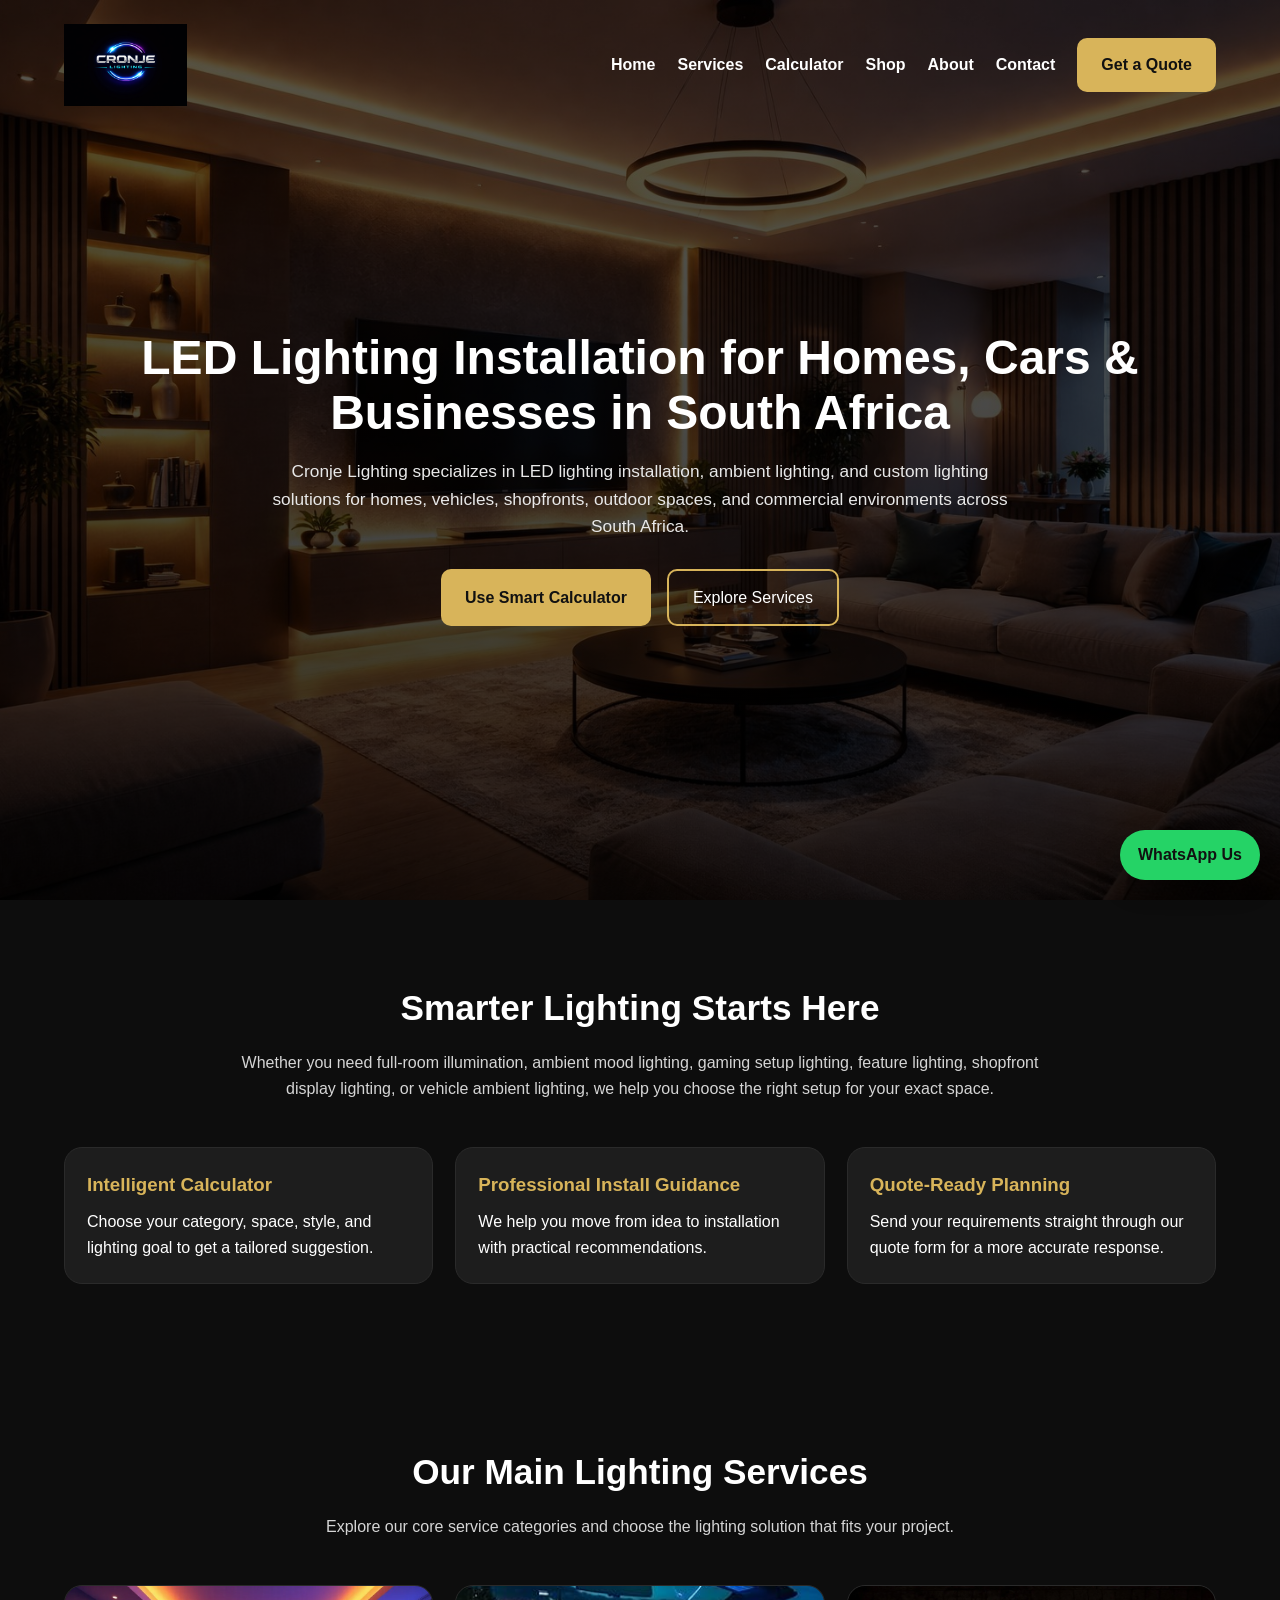
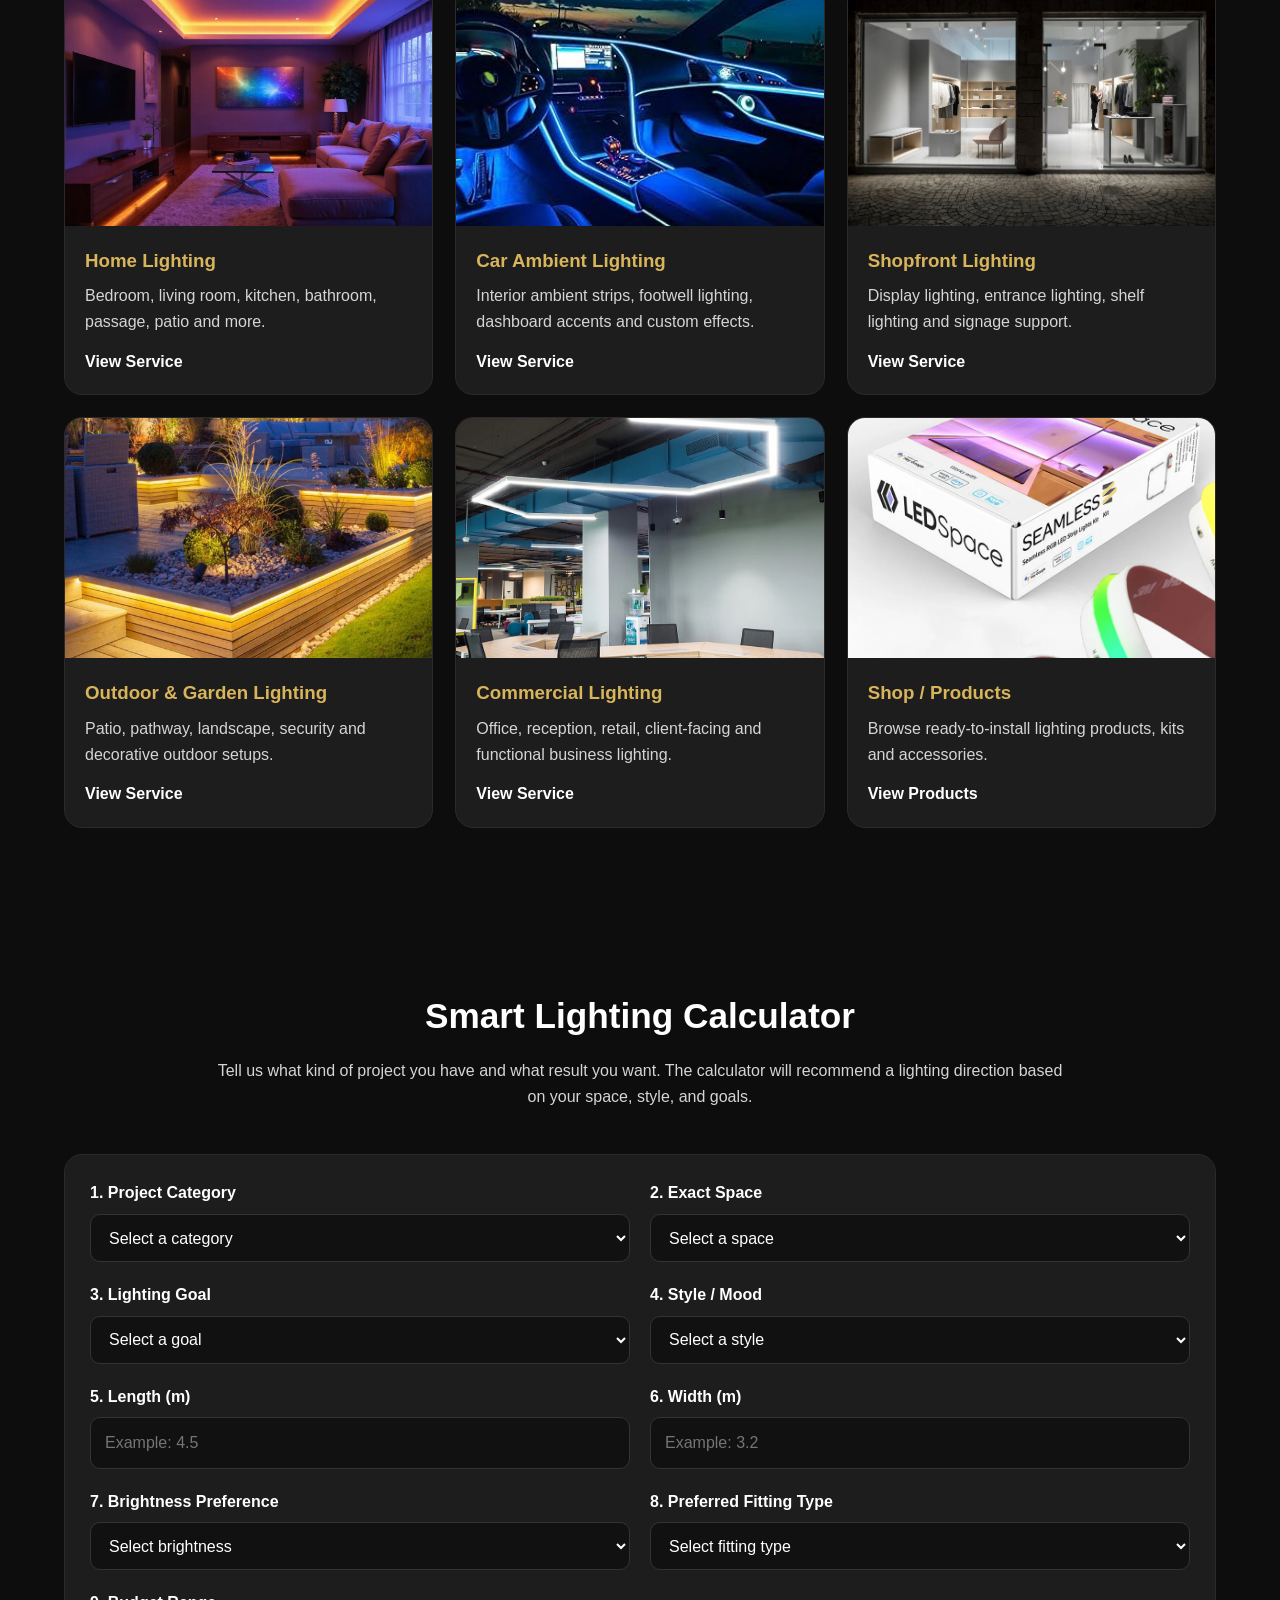
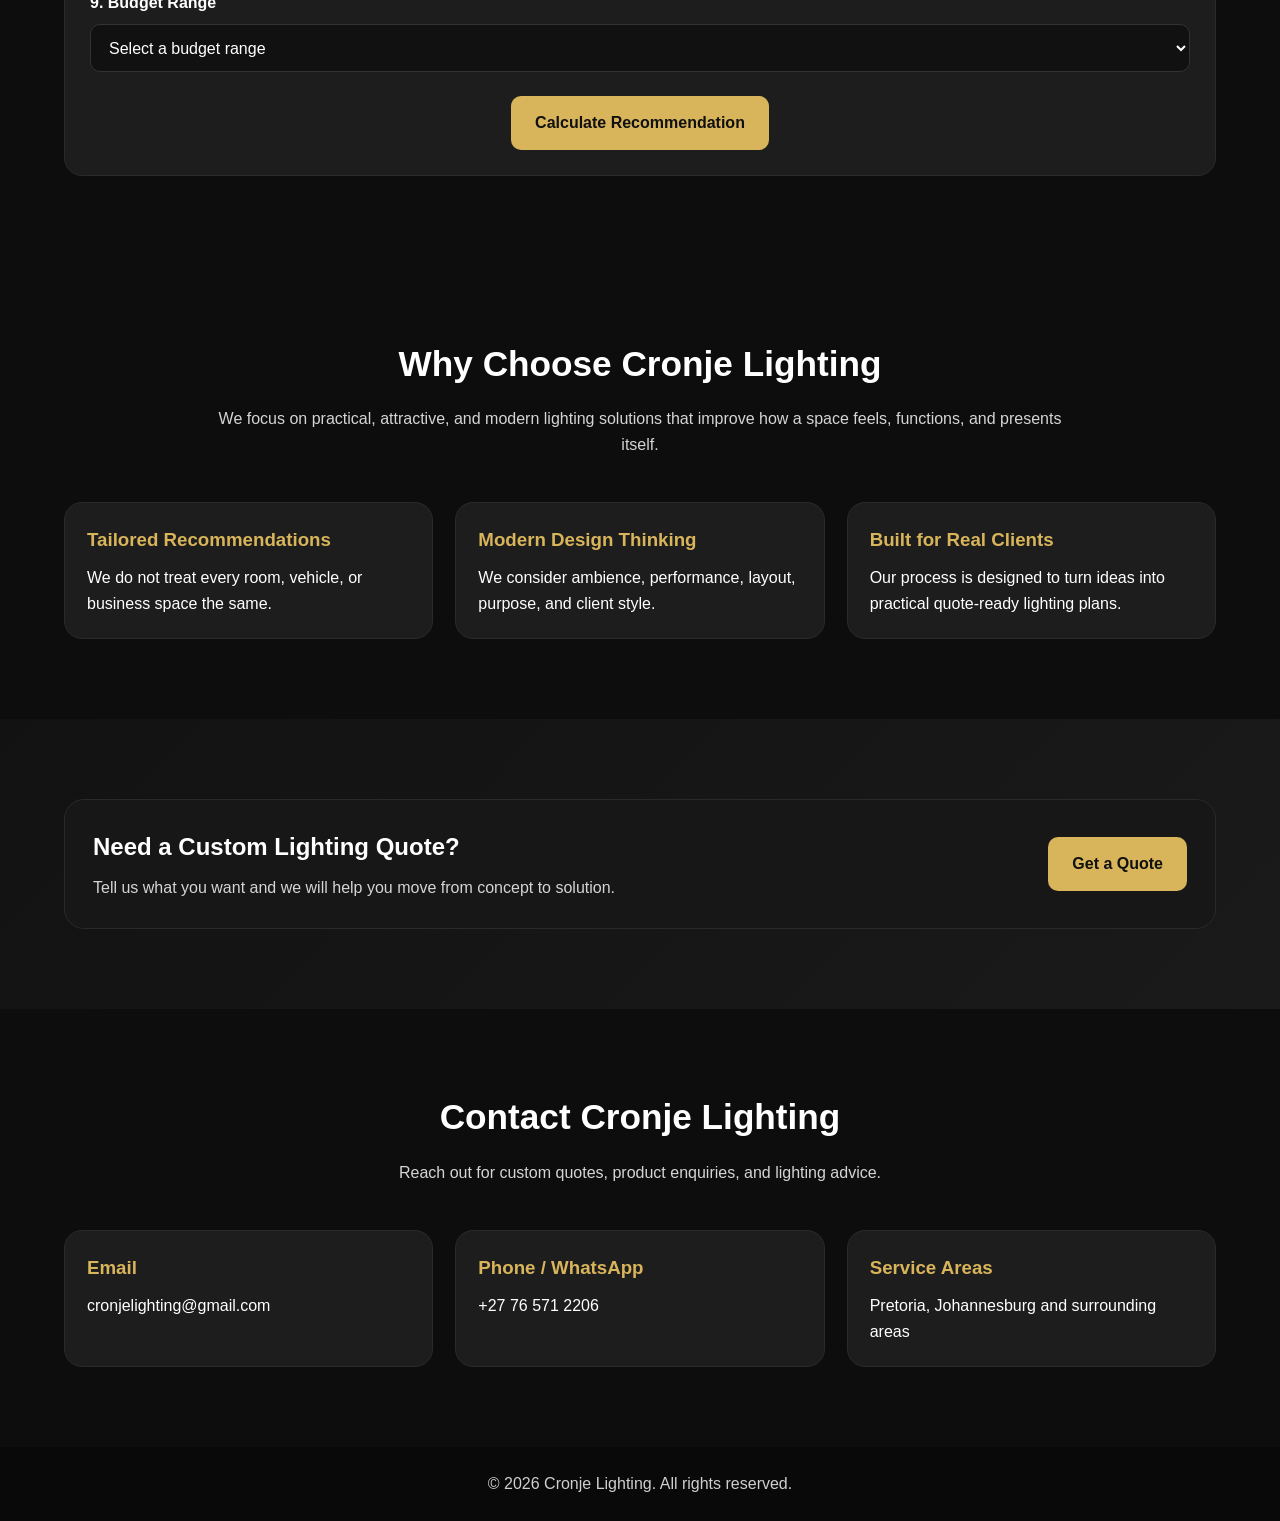
==== commit ccaf399d: "Update index.html" ====
--- a/index.html
+++ b/index.html
@@ -3,37 +3,54 @@
 <head>
   <meta charset="UTF-8" />
   <meta name="viewport" content="width=device-width, initial-scale=1.0" />
-  <title>Cronje Lighting | Intelligent Lighting Solutions</title>
+
+  <title>LED Lighting Installation South Africa | Home, Car, Outdoor & Commercial Lighting | Cronje Lighting</title>
+
   <meta
     name="description"
-    content="Cronje Lighting provides intelligent lighting solutions for homes, vehicles, shopfronts, outdoor areas, and commercial spaces. Use our smart calculator and request a custom quote."
+    content="Cronje Lighting provides professional LED lighting installation in South Africa for homes, cars, shopfronts, gardens, outdoor areas and commercial spaces. Use our smart calculator and request a custom quote."
   />
   <meta
     name="keywords"
-    content="lighting South Africa, home lighting, car ambient lighting, shopfront lighting, outdoor lighting, garden lighting, commercial lighting, LED lighting, Cronje Lighting"
+    content="LED lighting South Africa, lighting installation South Africa, home lighting, car ambient lighting, shopfront lighting, outdoor lighting, garden lighting, commercial lighting, ambient lighting, LED installer Pretoria, LED installer Johannesburg, Cronje Lighting"
   />
   <meta name="author" content="Cronje Lighting" />
   <meta name="theme-color" content="#0d0d0d" />
+  <meta name="robots" content="index, follow, max-image-preview:large, max-snippet:-1, max-video-preview:-1" />
+  <meta name="googlebot" content="index, follow" />
+
   <link rel="canonical" href="https://cronjelighting.co.za/" />
-
-  <meta property="og:title" content="Cronje Lighting | Intelligent Lighting Solutions" />
+  <link rel="icon" type="image/png" href="/favicon.png" />
+  <link rel="apple-touch-icon" href="/favicon.png" />
+
+  <meta property="og:title" content="Cronje Lighting | LED Lighting Installation South Africa" />
   <meta
     property="og:description"
-    content="Smart lighting recommendations, custom quotes, and practical lighting solutions for homes, vehicles, retail, outdoor, and commercial spaces."
+    content="Professional LED lighting solutions for homes, vehicles, shopfronts, outdoor areas, gardens and commercial spaces. Use our smart calculator and request a custom quote."
   />
   <meta property="og:type" content="website" />
   <meta property="og:url" content="https://cronjelighting.co.za/" />
+  <meta property="og:site_name" content="Cronje Lighting" />
   <meta property="og:image" content="https://cronjelighting.co.za/Images/logo.png" />
 
   <meta name="twitter:card" content="summary_large_image" />
-  <meta name="twitter:title" content="Cronje Lighting | Intelligent Lighting Solutions" />
+  <meta name="twitter:title" content="Cronje Lighting | LED Lighting Installation South Africa" />
   <meta
     name="twitter:description"
-    content="Smart lighting recommendations, custom quotes, and practical lighting solutions for homes, vehicles, retail, outdoor, and commercial spaces."
+    content="Professional LED lighting solutions for homes, vehicles, shopfronts, outdoor areas, gardens and commercial spaces."
   />
   <meta name="twitter:image" content="https://cronjelighting.co.za/Images/logo.png" />
 
-  <link rel="stylesheet" href="style.css" />
+  <script type="application/ld+json">
+  {
+    "@context": "https://schema.org",
+    "@type": "Organization",
+    "name": "Cronje Lighting",
+    "url": "https://cronjelighting.co.za/",
+    "logo": "https://cronjelighting.co.za/Images/logo.png",
+    "image": "https://cronjelighting.co.za/Images/logo.png"
+  }
+  </script>
 
   <script type="application/ld+json">
   {
@@ -41,12 +58,17 @@
     "@type": "LocalBusiness",
     "name": "Cronje Lighting",
     "url": "https://cronjelighting.co.za/",
+    "image": "https://cronjelighting.co.za/Images/logo.png",
+    "logo": "https://cronjelighting.co.za/Images/logo.png",
     "email": "cronjelighting@gmail.com",
     "telephone": "+27765712206",
-    "areaServed": ["Pretoria", "Johannesburg", "Gauteng"],
-    "description": "Intelligent lighting solutions for homes, vehicles, shopfronts, outdoor areas and commercial spaces."
+    "areaServed": ["Pretoria", "Johannesburg", "Gauteng", "South Africa"],
+    "description": "Professional LED lighting installation and ambient lighting solutions for homes, vehicles, shopfronts, gardens, outdoor spaces and commercial areas in South Africa.",
+    "priceRange": "$$"
   }
   </script>
+
+  <link rel="stylesheet" href="style.css" />
 </head>
 <body>
   <a
@@ -91,11 +113,11 @@
       </nav>
 
       <div class="hero-content container">
-        <h1>Professional Lighting Solutions Designed Around Your Space</h1>
+        <h1>LED Lighting Installation for Homes, Cars & Businesses in South Africa</h1>
         <p>
-          Cronje Lighting helps homeowners, vehicle owners, retail businesses,
-          and commercial clients create lighting setups that are functional,
-          modern, and visually impressive.
+          Cronje Lighting specializes in LED lighting installation, ambient lighting,
+          and custom lighting solutions for homes, vehicles, shopfronts, outdoor spaces,
+          and commercial environments across South Africa.
         </p>
 
         <div class="hero-buttons">
--- a/style.css
+++ b/style.css
@@ -15,6 +15,10 @@
   line-height: 1.6;
 }
 
+body.modal-open {
+  overflow: hidden;
+}
+
 img {
   max-width: 100%;
   display: block;
@@ -23,6 +27,17 @@
 a {
   text-decoration: none;
   color: inherit;
+}
+
+button,
+input,
+select,
+textarea {
+  font: inherit;
+}
+
+button {
+  cursor: pointer;
 }
 
 .container {
@@ -48,6 +63,10 @@
 
 .section-heading p {
   color: #d5d5d5;
+}
+
+.hidden-field {
+  display: none !important;
 }
 
 /* ================= HERO ================= */
@@ -62,7 +81,7 @@
 
 .overlay {
   min-height: 100vh;
-  background: linear-gradient(to bottom, rgba(0,0,0,0.65), rgba(0,0,0,0.75));
+  background: linear-gradient(to bottom, rgba(0, 0, 0, 0.65), rgba(0, 0, 0, 0.78));
   padding: 24px 0 50px;
   display: flex;
   flex-direction: column;
@@ -77,10 +96,12 @@
   display: flex;
   align-items: center;
   justify-content: space-between;
+  gap: 18px;
 }
 
 .logo {
   height: 82px;
+  width: auto;
 }
 
 .menu-toggle {
@@ -90,6 +111,7 @@
   border: none;
   color: #fff;
   cursor: pointer;
+  line-height: 1;
 }
 
 .nav-menu {
@@ -107,23 +129,52 @@
   color: #d8b45a;
 }
 
-/* 🔥 FIXED QUOTE BUTTON */
-
-.quote-btn {
-  display: inline-block;
+/* ================= BUTTONS ================= */
+
+.quote-btn,
+.primary-btn {
+  display: inline-flex;
+  align-items: center;
+  justify-content: center;
   background: #d8b45a;
   color: #111111;
   border: none;
   border-radius: 10px;
   padding: 14px 24px;
   font-weight: 700;
-  cursor: pointer;
   transition: 0.25s ease;
   font-size: 1rem;
-}
-
-.quote-btn:hover {
+  min-height: 50px;
+}
+
+.quote-btn:hover,
+.primary-btn:hover {
   background: #ebc66a;
+}
+
+.secondary-btn {
+  display: inline-flex;
+  align-items: center;
+  justify-content: center;
+  border: 2px solid #d8b45a;
+  color: #ffffff;
+  padding: 14px 24px;
+  border-radius: 10px;
+  min-height: 50px;
+  transition: 0.25s ease;
+}
+
+.secondary-btn:hover {
+  background: rgba(216, 180, 90, 0.1);
+}
+
+button:focus-visible,
+a:focus-visible,
+input:focus-visible,
+select:focus-visible,
+textarea:focus-visible {
+  outline: 2px solid #d8b45a;
+  outline-offset: 2px;
 }
 
 /* ================= HERO CONTENT ================= */
@@ -135,42 +186,25 @@
 
 .hero-content h1 {
   font-size: 3rem;
+  line-height: 1.15;
   margin-bottom: 18px;
 }
 
 .hero-content p {
-  max-width: 700px;
+  max-width: 760px;
   margin: 0 auto 28px;
   color: #e8e8e8;
+  font-size: 1.08rem;
 }
 
 .hero-buttons {
   display: flex;
   justify-content: center;
   gap: 16px;
-}
-
-/* ================= BUTTONS ================= */
-
-.primary-btn {
-  background: #d8b45a;
-  color: #111;
-  padding: 14px 24px;
-  border-radius: 10px;
-  font-weight: 700;
-}
-
-.primary-btn:hover {
-  background: #ebc66a;
-}
-
-.secondary-btn {
-  border: 2px solid #d8b45a;
-  padding: 14px 24px;
-  border-radius: 10px;
-}
-
-/* ================= CARDS ================= */
+  flex-wrap: wrap;
+}
+
+/* ================= GRIDS / CARDS ================= */
 
 .feature-grid,
 .contact-grid,
@@ -178,65 +212,187 @@
 .product-grid {
   display: grid;
   gap: 22px;
-  grid-template-columns: repeat(3, 1fr);
+  grid-template-columns: repeat(3, minmax(0, 1fr));
 }
 
 .feature-card,
 .contact-card,
 .service-card,
-.product-card {
+.product-card,
+.calculator-card,
+.result-box,
+.modal-content {
   background: #1d1d1d;
   border-radius: 18px;
-  padding: 20px;
   border: 1px solid #2a2a2a;
+}
+
+.feature-card,
+.contact-card,
+.product-card {
+  padding: 22px;
 }
 
 .feature-card h3,
 .contact-card h3 {
   color: #d8b45a;
+  margin-bottom: 10px;
+}
+
+.service-card {
+  overflow: hidden;
+  padding: 0;
+  transition: transform 0.25s ease, border-color 0.25s ease;
+}
+
+.service-card:hover {
+  transform: translateY(-4px);
+  border-color: #3d3320;
+}
+
+.service-card img {
+  width: 100%;
+  height: 240px;
+  object-fit: cover;
+}
+
+.service-card-content {
+  padding: 20px;
+}
+
+.service-card-content h3 {
+  color: #d8b45a;
+  margin-bottom: 8px;
+}
+
+.service-card-content p {
+  color: #d5d5d5;
+  margin-bottom: 14px;
+}
+
+.service-card-content span {
+  font-weight: 700;
+  color: #ffffff;
 }
 
 /* ================= CALCULATOR ================= */
 
 .calculator-card {
-  background: #1d1d1d;
   padding: 25px;
-  border-radius: 20px;
 }
 
 .form-grid {
   display: grid;
-  grid-template-columns: repeat(2, 1fr);
+  grid-template-columns: repeat(2, minmax(0, 1fr));
   gap: 20px;
 }
 
 .form-group {
   display: flex;
   flex-direction: column;
+}
+
+.full-width {
+  grid-column: 1 / -1;
+}
+
+.form-group label {
+  margin-bottom: 8px;
+  font-weight: 700;
+  color: #ffffff;
 }
 
 .form-group input,
 .form-group select,
 .form-group textarea {
-  padding: 12px;
+  width: 100%;
+  padding: 12px 14px;
   border-radius: 10px;
-  background: #111;
-  border: 1px solid #333;
-  color: white;
+  background: #111111;
+  border: 1px solid #333333;
+  color: #ffffff;
+  min-height: 48px;
+}
+
+.form-group textarea {
+  min-height: 130px;
+  resize: vertical;
+}
+
+.calculator-actions {
+  margin-top: 24px;
+  display: flex;
+  justify-content: center;
+  flex-wrap: wrap;
+  gap: 12px;
 }
 
 /* ================= RESULT ================= */
 
 .result-box {
   display: none;
-  margin-top: 20px;
-  padding: 20px;
-  background: #1d1d1d;
-  border-radius: 15px;
+  margin-top: 24px;
+  padding: 24px;
 }
 
 .result-box.active {
   display: block;
+}
+
+.result-box h3 {
+  color: #d8b45a;
+  margin-bottom: 16px;
+}
+
+.result-box p {
+  margin-bottom: 10px;
+}
+
+.result-box.highlight {
+  box-shadow: 0 0 0 1px rgba(216, 180, 90, 0.4), 0 0 22px rgba(216, 180, 90, 0.18);
+}
+
+.result-actions {
+  margin-top: 20px;
+  display: flex;
+  gap: 14px;
+  flex-wrap: wrap;
+}
+
+/* ================= CTA BAND ================= */
+
+.cta-band {
+  background: linear-gradient(135deg, #121212, #1a1a1a);
+}
+
+.cta-band-inner {
+  display: flex;
+  align-items: center;
+  justify-content: space-between;
+  gap: 20px;
+  background: #171717;
+  border: 1px solid #2a2a2a;
+  border-radius: 20px;
+  padding: 28px;
+}
+
+.cta-band-inner h2 {
+  margin-bottom: 8px;
+}
+
+.cta-band-inner p {
+  color: #d5d5d5;
+}
+
+/* ================= CONTACT ================= */
+
+.contact-card a {
+  color: #ffffff;
+  transition: color 0.25s ease;
+}
+
+.contact-card a:hover {
+  color: #d8b45a;
 }
 
 /* ================= MODAL ================= */
@@ -245,9 +401,11 @@
   display: none;
   position: fixed;
   inset: 0;
-  background: rgba(0,0,0,0.75);
+  padding: 20px;
+  background: rgba(0, 0, 0, 0.78);
   justify-content: center;
   align-items: center;
+  z-index: 2000;
 }
 
 .modal.active {
@@ -255,18 +413,64 @@
 }
 
 .modal-content {
-  background: #161616;
+  position: relative;
+  width: 100%;
+  max-width: 720px;
   padding: 30px;
-  border-radius: 15px;
-  width: 90%;
-  max-width: 700px;
+  max-height: 90vh;
+  overflow-y: auto;
+}
+
+.modal-content h2 {
+  margin-bottom: 10px;
+  color: #d8b45a;
+}
+
+.modal-intro {
+  color: #d5d5d5;
+  margin-bottom: 22px;
 }
 
 .close-modal {
   position: absolute;
-  right: 20px;
+  right: 14px;
   top: 10px;
+  background: transparent;
+  border: none;
+  color: #ffffff;
   font-size: 2rem;
+  line-height: 1;
+  padding: 6px 10px;
+}
+
+.status-box {
+  display: none;
+  margin-top: 18px;
+  border-radius: 12px;
+  padding: 12px 14px;
+  font-weight: 700;
+}
+
+.status-box.show {
+  display: block;
+}
+
+.status-box.info {
+  background: rgba(216, 180, 90, 0.12);
+  border: 1px solid rgba(216, 180, 90, 0.35);
+  color: #f4d98d;
+}
+
+.status-box.success {
+  background: rgba(48, 161, 78, 0.14);
+  border: 1px solid rgba(48, 161, 78, 0.35);
+  color: #7fe09a;
+}
+
+.status-box.error {
+  background: rgba(196, 57, 57, 0.14);
+  border: 1px solid rgba(196, 57, 57, 0.35);
+  color: #ff9a9a;
 }
 
 /* ================= WHATSAPP ================= */
@@ -275,23 +479,49 @@
   position: fixed;
   right: 20px;
   bottom: 20px;
-  background: #25D366;
+  background: #25d366;
+  color: #111111;
   padding: 12px 18px;
   border-radius: 30px;
-  font-weight: bold;
+  font-weight: 700;
+  z-index: 1200;
+  box-shadow: 0 10px 25px rgba(0, 0, 0, 0.25);
 }
 
 /* ================= FOOTER ================= */
 
 .footer {
   text-align: center;
-  padding: 20px;
+  padding: 24px 0;
   background: #090909;
+  color: #cfcfcf;
 }
 
 /* ================= MOBILE ================= */
 
+@media (max-width: 992px) {
+  .feature-grid,
+  .contact-grid,
+  .service-grid,
+  .product-grid {
+    grid-template-columns: repeat(2, minmax(0, 1fr));
+  }
+
+  .cta-band-inner {
+    flex-direction: column;
+    align-items: flex-start;
+  }
+}
+
 @media (max-width: 768px) {
+  .section {
+    padding: 60px 0;
+  }
+
+  .logo {
+    height: 68px;
+  }
+
   .menu-toggle {
     display: block;
   }
@@ -299,24 +529,63 @@
   .nav-menu {
     display: none;
     flex-direction: column;
+    align-items: flex-start;
     position: absolute;
-    background: #111;
-    top: 80px;
+    top: 90px;
     right: 20px;
+    width: min(320px, calc(100vw - 40px));
+    background: #111111;
+    border: 1px solid #2a2a2a;
+    border-radius: 14px;
     padding: 20px;
+    z-index: 1300;
   }
 
   .nav-menu.show {
     display: flex;
   }
 
+  .hero-content h1 {
+    font-size: 2.2rem;
+  }
+
   .feature-grid,
+  .contact-grid,
   .service-grid,
-  .product-grid {
-    grid-template-columns: 1fr;
-  }
-
+  .product-grid,
   .form-grid {
     grid-template-columns: 1fr;
   }
-}
+
+  .result-actions,
+  .calculator-actions,
+  .hero-buttons {
+    flex-direction: column;
+  }
+
+  .result-actions .secondary-btn,
+  .result-actions .quote-btn,
+  .hero-buttons .primary-btn,
+  .hero-buttons .secondary-btn,
+  .calculator-actions .primary-btn,
+  .cta-band-inner .primary-btn {
+    width: 100%;
+  }
+
+  .modal {
+    padding: 14px;
+    align-items: flex-end;
+  }
+
+  .modal-content {
+    max-height: 92vh;
+    padding: 24px 18px;
+    border-radius: 18px 18px 0 0;
+  }
+
+  .sticky-whatsapp {
+    right: 14px;
+    bottom: 14px;
+    padding: 10px 16px;
+  }
+}
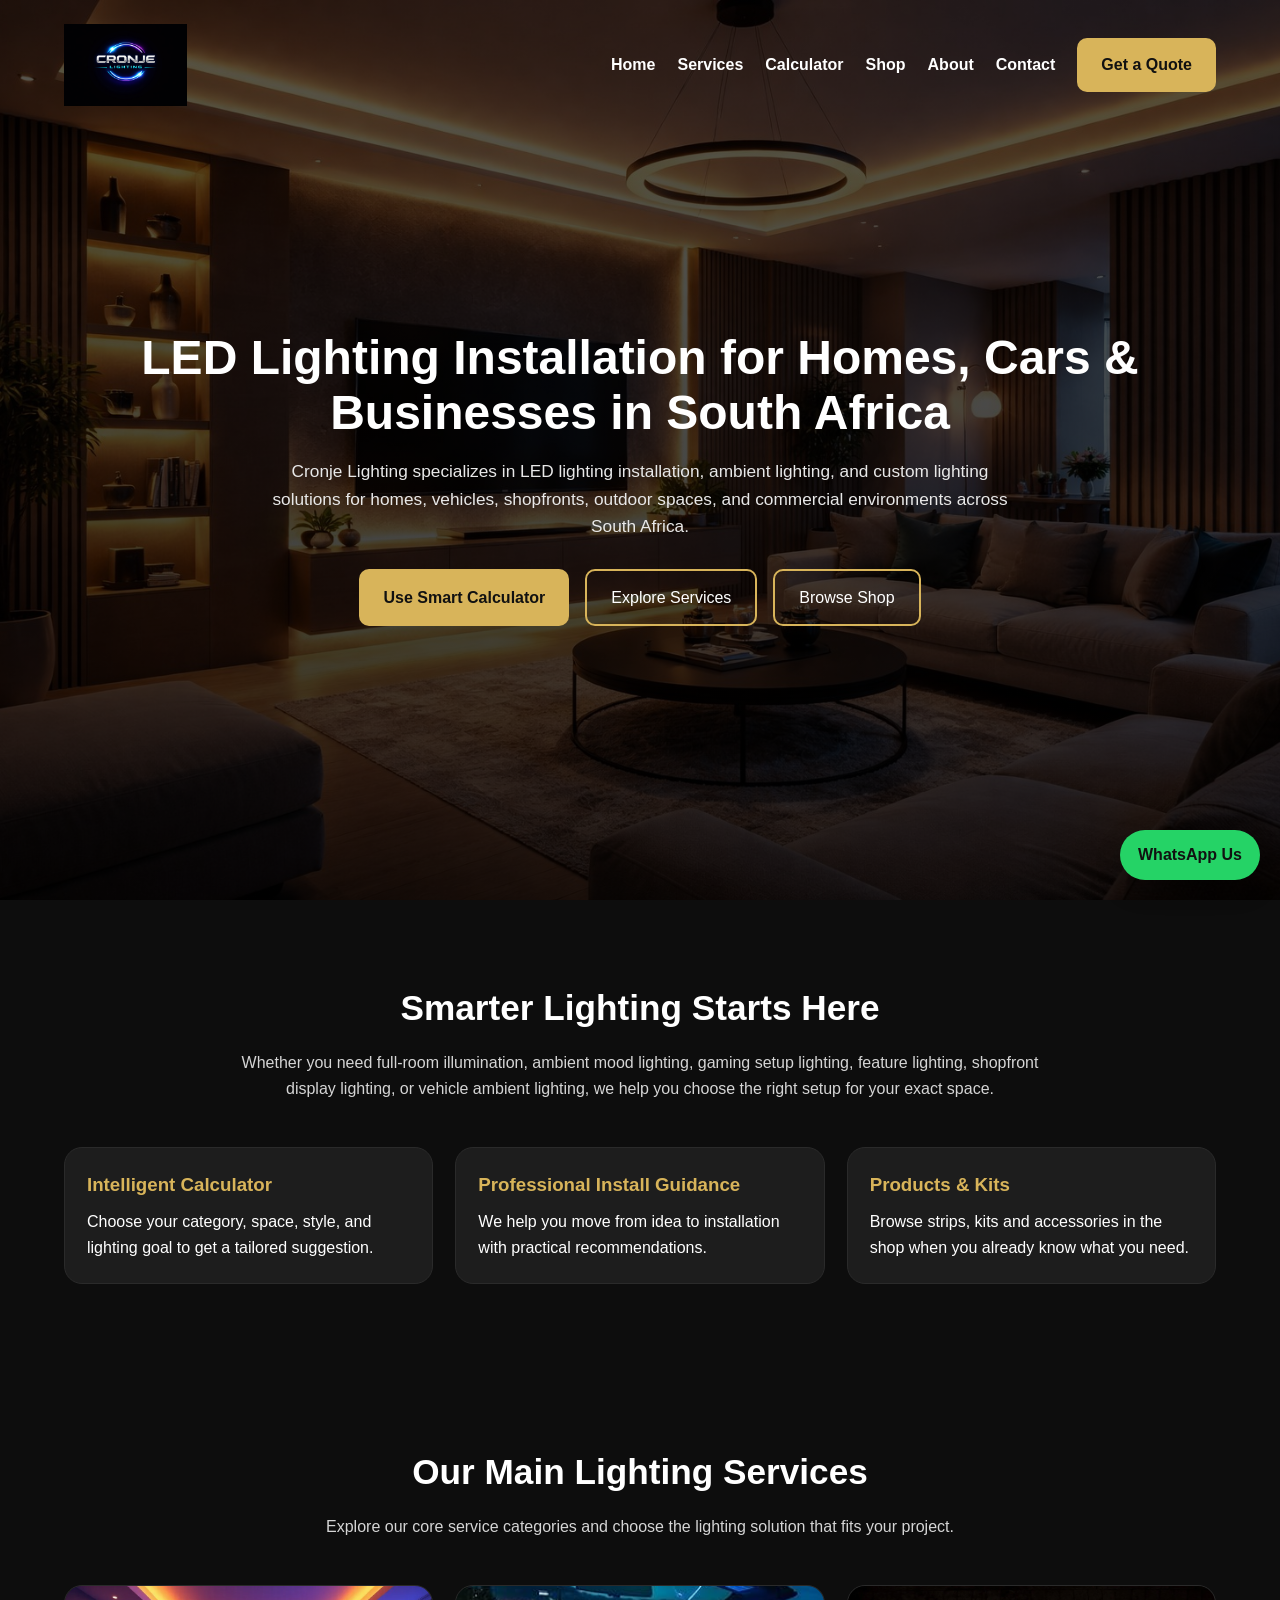
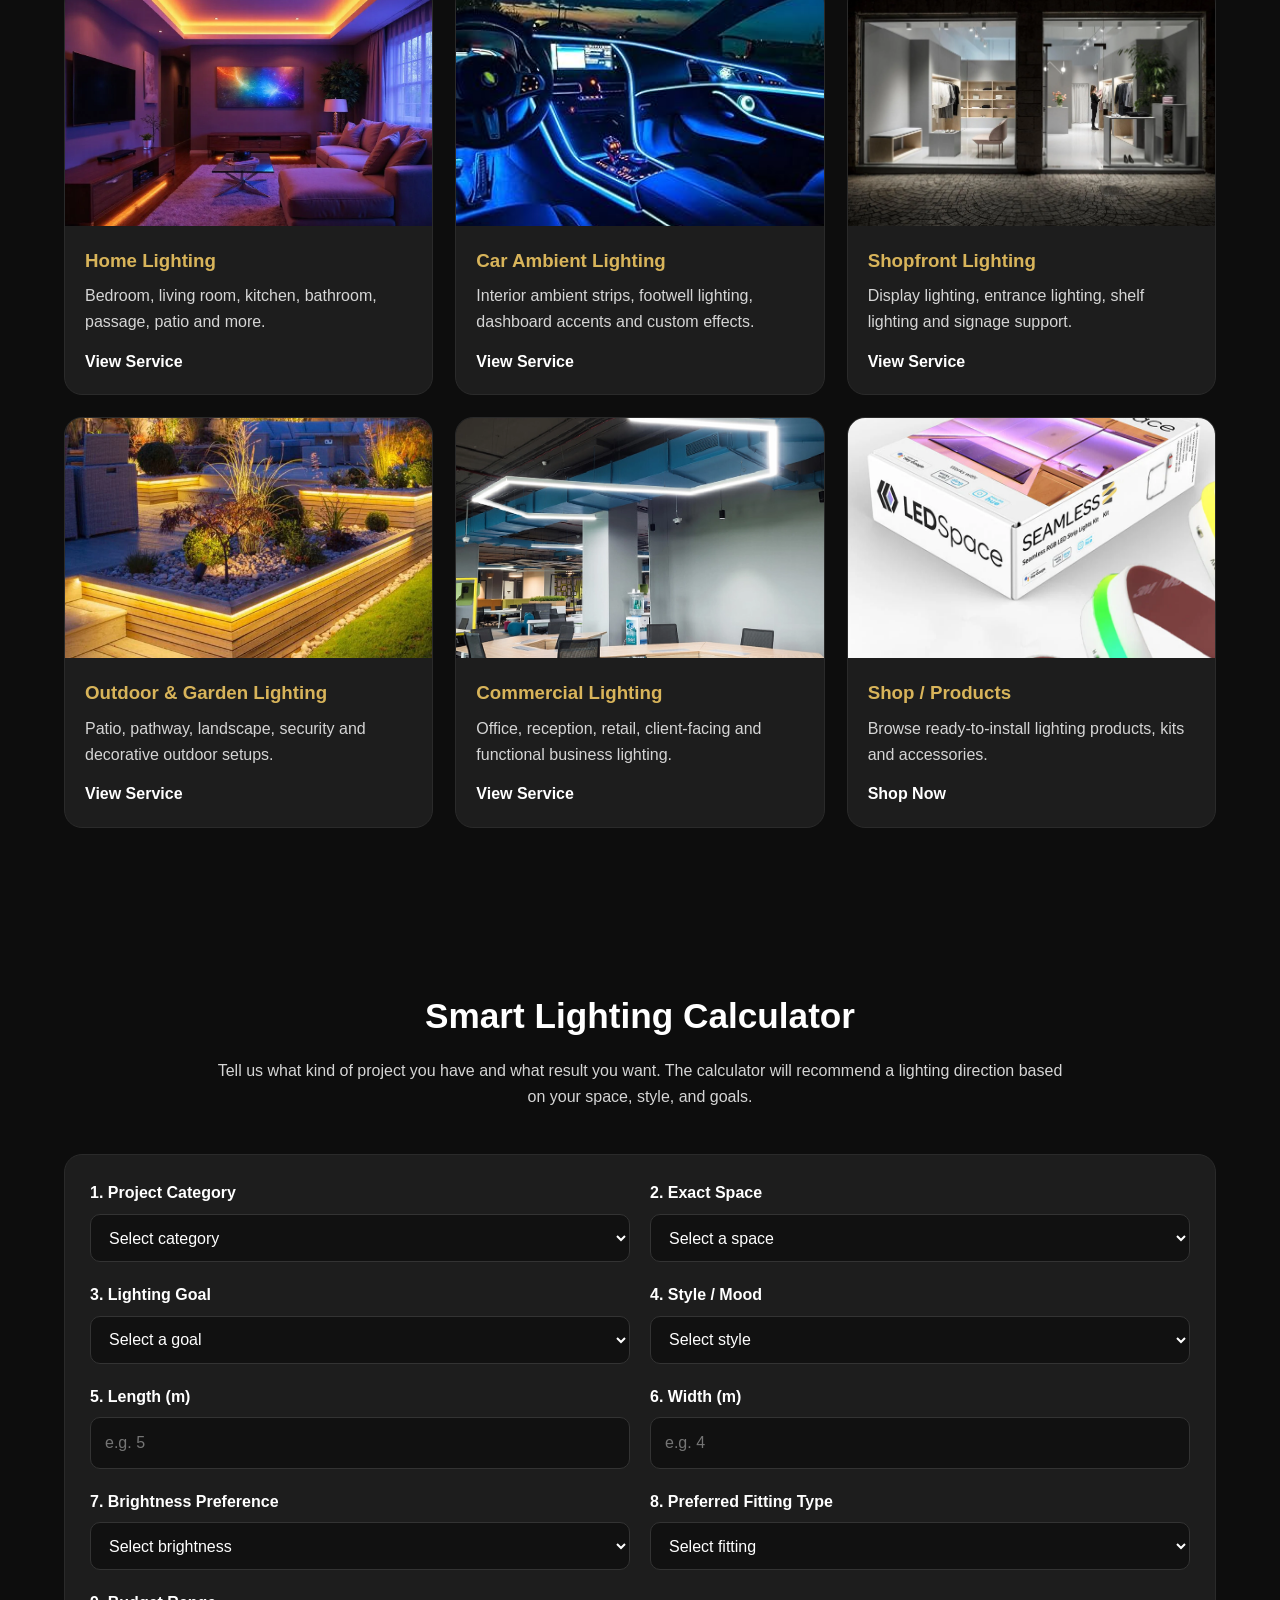
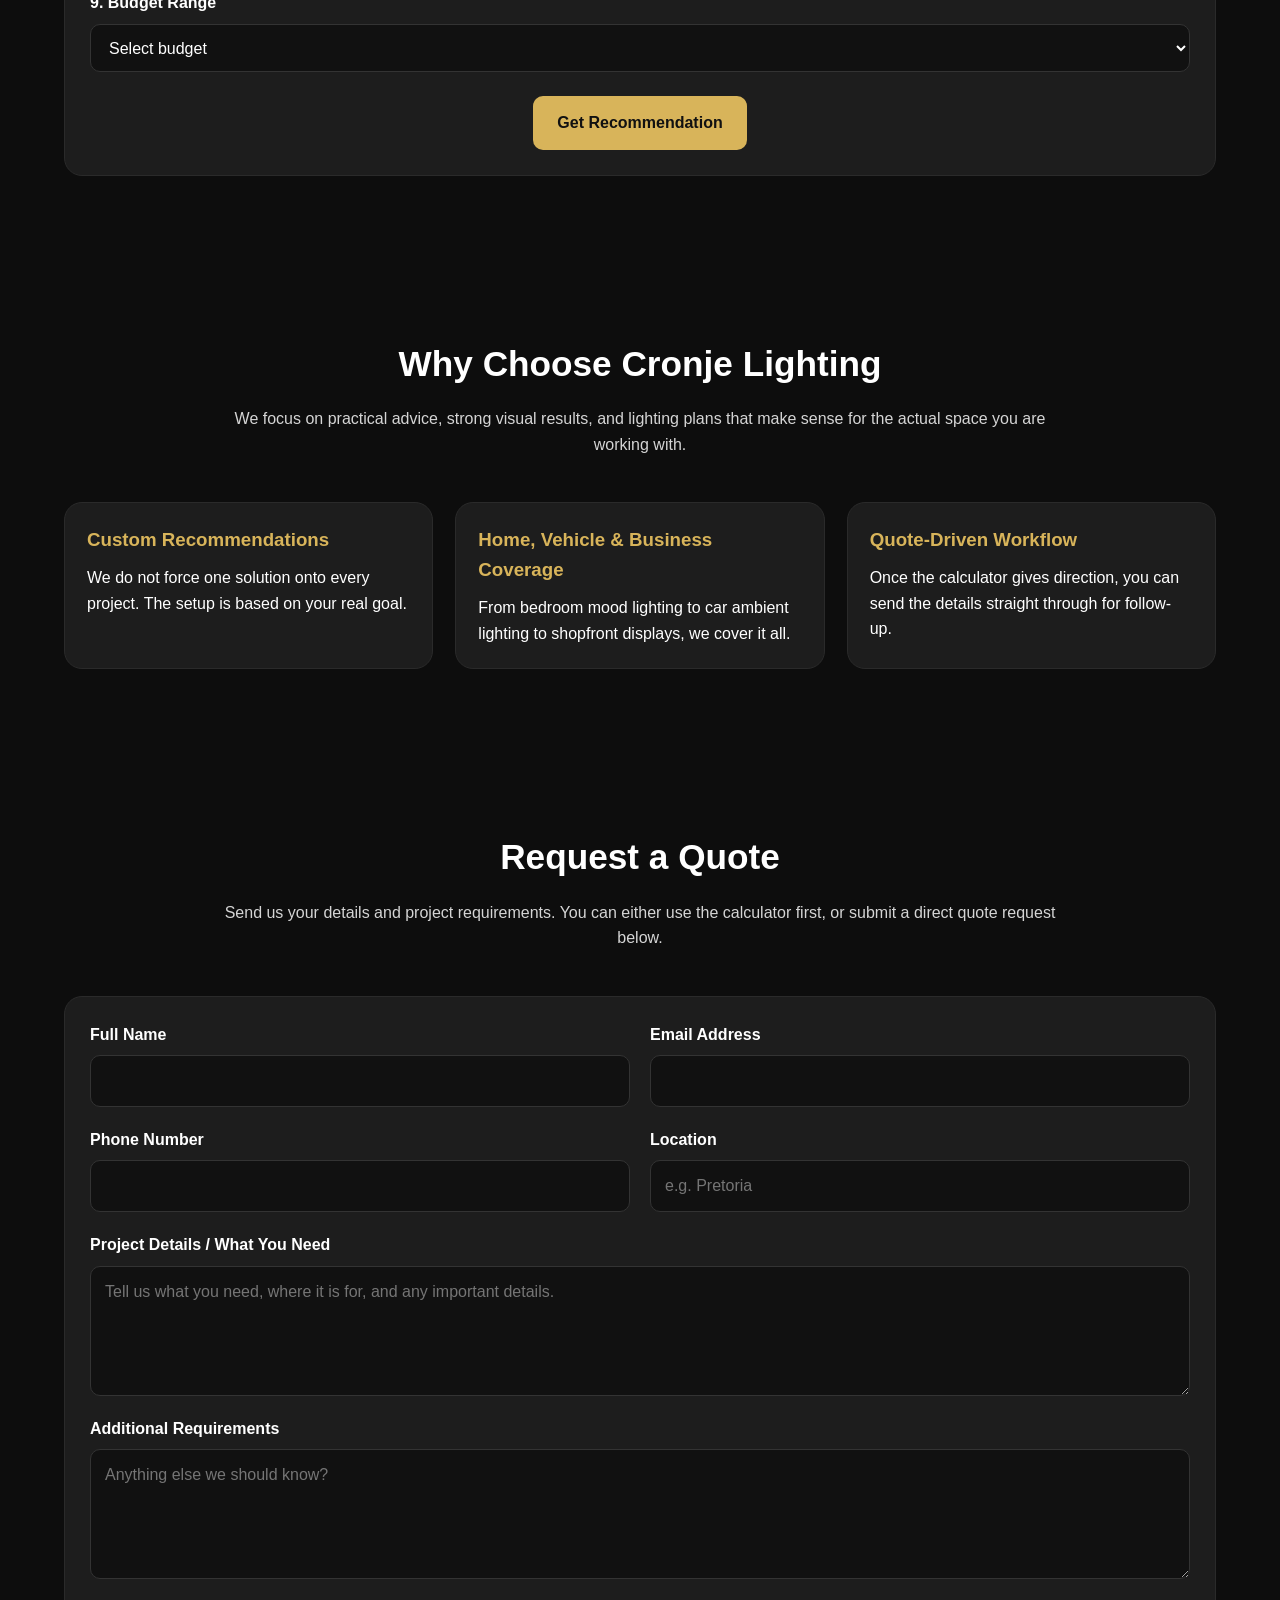
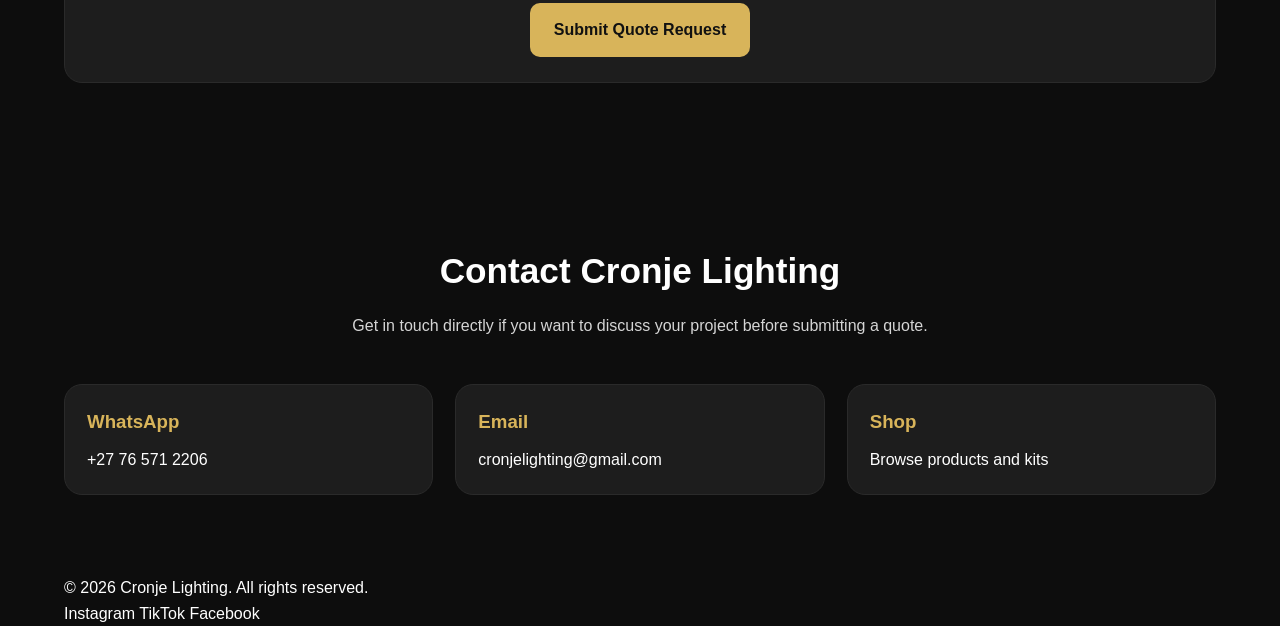
==== commit f0f5fb5b: "Update index.html" ====
--- a/index.html
+++ b/index.html
@@ -1,3 +1,4 @@
+<!-- index.html -->
 <!DOCTYPE html>
 <html lang="en">
 <head>
@@ -8,7 +9,7 @@
 
   <meta
     name="description"
-    content="Cronje Lighting provides professional LED lighting installation in South Africa for homes, cars, shopfronts, gardens, outdoor areas and commercial spaces. Use our smart calculator and request a custom quote."
+    content="Cronje Lighting provides professional LED lighting installation in South Africa for homes, cars, shopfronts, gardens, outdoor areas and commercial spaces. Use our smart calculator, browse our shop, and request a custom quote."
   />
   <meta
     name="keywords"
@@ -26,7 +27,7 @@
   <meta property="og:title" content="Cronje Lighting | LED Lighting Installation South Africa" />
   <meta
     property="og:description"
-    content="Professional LED lighting solutions for homes, vehicles, shopfronts, outdoor areas, gardens and commercial spaces. Use our smart calculator and request a custom quote."
+    content="Professional LED lighting solutions for homes, vehicles, shopfronts, outdoor areas, gardens and commercial spaces. Use our smart calculator, browse our shop, and request a custom quote."
   />
   <meta property="og:type" content="website" />
   <meta property="og:url" content="https://cronjelighting.co.za/" />
@@ -68,12 +69,12 @@
   }
   </script>
 
-  <link rel="stylesheet" href="style.css" />
+  <link rel="stylesheet" href="style.css?v=20260330-1" />
 </head>
 <body>
   <a
     class="sticky-whatsapp"
-    href="https://wa.me/27765712206"
+    href="https://wa.me/27765712206?text=Hi%20Cronje%20Lighting%2C%20I%20would%20like%20help%20with%20lighting%20for%20my%20space."
     target="_blank"
     rel="noopener noreferrer"
     aria-label="Chat with Cronje Lighting on WhatsApp"
@@ -102,13 +103,13 @@
         </button>
 
         <div class="nav-menu" id="navMenu">
-          <a href="index.html">Home</a>
+          <a href="index.html" class="active">Home</a>
           <a href="#services">Services</a>
           <a href="#calculator">Calculator</a>
           <a href="shop.html">Shop</a>
           <a href="#about">About</a>
           <a href="#contact">Contact</a>
-          <a href="#" id="navQuoteBtn" class="quote-btn">Get a Quote</a>
+          <a href="#quote" id="navQuoteBtn" class="quote-btn">Get a Quote</a>
         </div>
       </nav>
 
@@ -123,6 +124,7 @@
         <div class="hero-buttons">
           <a href="#calculator" class="primary-btn">Use Smart Calculator</a>
           <a href="#services" class="secondary-btn">Explore Services</a>
+          <a href="shop.html" class="secondary-btn">Browse Shop</a>
         </div>
       </div>
     </div>
@@ -151,8 +153,8 @@
             <p>We help you move from idea to installation with practical recommendations.</p>
           </div>
           <div class="feature-card">
-            <h3>Quote-Ready Planning</h3>
-            <p>Send your requirements straight through our quote form for a more accurate response.</p>
+            <h3>Products & Kits</h3>
+            <p>Browse strips, kits and accessories in the shop when you already know what you need.</p>
           </div>
         </div>
       </div>
@@ -216,7 +218,7 @@
             <div class="service-card-content">
               <h3>Shop / Products</h3>
               <p>Browse ready-to-install lighting products, kits and accessories.</p>
-              <span>View Products</span>
+              <span>Shop Now</span>
             </div>
           </a>
         </div>
@@ -240,7 +242,7 @@
               <div class="form-group">
                 <label for="projectCategory">1. Project Category</label>
                 <select id="projectCategory" required>
-                  <option value="">Select a category</option>
+                  <option value="">Select category</option>
                   <option value="home">Home</option>
                   <option value="vehicle">Vehicle</option>
                   <option value="shopfront">Shopfront</option>
@@ -266,53 +268,50 @@
               <div class="form-group">
                 <label for="styleMood">4. Style / Mood</label>
                 <select id="styleMood" required>
-                  <option value="">Select a style</option>
-                  <option value="Warm">Warm</option>
-                  <option value="Neutral">Neutral</option>
-                  <option value="Cool">Cool</option>
-                  <option value="Luxury">Luxury</option>
-                  <option value="Modern">Modern</option>
-                  <option value="Minimal">Minimal</option>
-                  <option value="Bold RGB">Bold RGB</option>
-                </select>
-              </div>
-
-              <div class="form-group dimension-group" id="lengthGroup">
+                  <option value="">Select style</option>
+                  <option value="Modern Clean">Modern Clean</option>
+                  <option value="Luxury Premium">Luxury Premium</option>
+                  <option value="Bold Statement">Bold Statement</option>
+                  <option value="Warm Relaxed">Warm Relaxed</option>
+                  <option value="Minimal Practical">Minimal Practical</option>
+                </select>
+              </div>
+
+              <div class="form-group" id="lengthGroup">
                 <label for="length">5. Length (m)</label>
-                <input type="number" id="length" min="0" step="0.1" placeholder="Example: 4.5" required />
-              </div>
-
-              <div class="form-group dimension-group" id="widthGroup">
+                <input type="number" id="length" min="0" step="0.1" placeholder="e.g. 5" />
+              </div>
+
+              <div class="form-group" id="widthGroup">
                 <label for="width">6. Width (m)</label>
-                <input type="number" id="width" min="0" step="0.1" placeholder="Example: 3.2" required />
+                <input type="number" id="width" min="0" step="0.1" placeholder="e.g. 4" />
               </div>
 
               <div class="form-group">
                 <label for="brightness">7. Brightness Preference</label>
                 <select id="brightness" required>
                   <option value="">Select brightness</option>
-                  <option value="Soft">Soft</option>
+                  <option value="Soft ambient">Soft ambient</option>
                   <option value="Balanced">Balanced</option>
-                  <option value="Bright">Bright</option>
+                  <option value="Bright functional">Bright functional</option>
                 </select>
               </div>
 
               <div class="form-group">
                 <label for="fittingType">8. Preferred Fitting Type</label>
                 <select id="fittingType" required>
-                  <option value="">Select fitting type</option>
+                  <option value="">Select fitting</option>
                   <option value="LED Strip">LED Strip</option>
-                  <option value="Downlight">Downlight</option>
-                  <option value="Spotlight">Spotlight</option>
-                  <option value="Pendant / Feature">Pendant / Feature</option>
-                  <option value="Mixed Setup">Mixed Setup</option>
+                  <option value="Downlights">Downlights</option>
+                  <option value="Spotlights">Spotlights</option>
+                  <option value="Mixed Recommendation">Mixed Recommendation</option>
                 </select>
               </div>
 
               <div class="form-group full-width">
                 <label for="budgetRange">9. Budget Range</label>
                 <select id="budgetRange" required>
-                  <option value="">Select a budget range</option>
+                  <option value="">Select budget</option>
                   <option value="Entry Level">Entry Level</option>
                   <option value="Mid Range">Mid Range</option>
                   <option value="Premium">Premium</option>
@@ -321,17 +320,16 @@
             </div>
 
             <div class="calculator-actions">
-              <button type="submit" class="primary-btn">Calculate Recommendation</button>
+              <button type="submit" class="primary-btn">Get Recommendation</button>
             </div>
           </form>
-        </div>
-
-        <div class="result-box" id="resultBox" aria-live="polite">
-          <h3>Your Lighting Recommendation</h3>
-          <div id="resultContent"></div>
-          <div class="result-actions">
-            <button id="openQuoteFromResult" class="quote-btn" type="button">Request a Quote</button>
-            <a href="shop.html" class="secondary-btn">Browse Products</a>
+
+          <div class="result-box" id="resultBox">
+            <h3>Your Lighting Direction</h3>
+            <div id="resultContent"></div>
+            <div class="result-actions">
+              <a href="#quote" id="openQuoteFromResult" class="quote-btn">Request Quote For This Setup</a>
+            </div>
           </div>
         </div>
       </div>
@@ -342,35 +340,87 @@
         <div class="section-heading">
           <h2>Why Choose Cronje Lighting</h2>
           <p>
-            We focus on practical, attractive, and modern lighting solutions
-            that improve how a space feels, functions, and presents itself.
+            We focus on practical advice, strong visual results, and lighting plans that
+            make sense for the actual space you are working with.
           </p>
         </div>
 
         <div class="feature-grid">
           <div class="feature-card">
-            <h3>Tailored Recommendations</h3>
-            <p>We do not treat every room, vehicle, or business space the same.</p>
-          </div>
-          <div class="feature-card">
-            <h3>Modern Design Thinking</h3>
-            <p>We consider ambience, performance, layout, purpose, and client style.</p>
-          </div>
-          <div class="feature-card">
-            <h3>Built for Real Clients</h3>
-            <p>Our process is designed to turn ideas into practical quote-ready lighting plans.</p>
-          </div>
-        </div>
-      </div>
-    </section>
-
-    <section class="section cta-band">
-      <div class="container cta-band-inner">
-        <div>
-          <h2>Need a Custom Lighting Quote?</h2>
-          <p>Tell us what you want and we will help you move from concept to solution.</p>
-        </div>
-        <button id="ctaQuoteBtn" class="primary-btn" type="button">Get a Quote</button>
+            <h3>Custom Recommendations</h3>
+            <p>We do not force one solution onto every project. The setup is based on your real goal.</p>
+          </div>
+          <div class="feature-card">
+            <h3>Home, Vehicle & Business Coverage</h3>
+            <p>From bedroom mood lighting to car ambient lighting to shopfront displays, we cover it all.</p>
+          </div>
+          <div class="feature-card">
+            <h3>Quote-Driven Workflow</h3>
+            <p>Once the calculator gives direction, you can send the details straight through for follow-up.</p>
+          </div>
+        </div>
+      </div>
+    </section>
+
+    <section class="section quote-section" id="quote">
+      <div class="container">
+        <div class="section-heading">
+          <h2>Request a Quote</h2>
+          <p>
+            Send us your details and project requirements. You can either use the calculator first,
+            or submit a direct quote request below.
+          </p>
+        </div>
+
+        <div class="calculator-card">
+          <form id="quoteForm">
+            <div class="form-grid">
+              <div class="form-group">
+                <label for="clientName">Full Name</label>
+                <input type="text" id="clientName" name="clientName" required />
+              </div>
+
+              <div class="form-group">
+                <label for="clientEmail">Email Address</label>
+                <input type="email" id="clientEmail" name="clientEmail" required />
+              </div>
+
+              <div class="form-group">
+                <label for="clientPhone">Phone Number</label>
+                <input type="tel" id="clientPhone" name="clientPhone" required />
+              </div>
+
+              <div class="form-group">
+                <label for="clientLocation">Location</label>
+                <input type="text" id="clientLocation" name="clientLocation" placeholder="e.g. Pretoria" />
+              </div>
+
+              <div class="form-group full-width">
+                <label for="quoteDetails">Project Details / What You Need</label>
+                <textarea
+                  id="quoteDetails"
+                  name="quoteDetails"
+                  placeholder="Tell us what you need, where it is for, and any important details."
+                ></textarea>
+              </div>
+
+              <div class="form-group full-width">
+                <label for="additionalRequirements">Additional Requirements</label>
+                <textarea
+                  id="additionalRequirements"
+                  name="additionalRequirements"
+                  placeholder="Anything else we should know?"
+                ></textarea>
+              </div>
+            </div>
+
+            <div class="calculator-actions">
+              <button type="submit" id="submitQuoteBtn" class="primary-btn">Submit Quote Request</button>
+            </div>
+
+            <p id="formStatus" class="form-status" aria-live="polite"></p>
+          </form>
+        </div>
       </div>
     </section>
 
@@ -378,83 +428,40 @@
       <div class="container">
         <div class="section-heading">
           <h2>Contact Cronje Lighting</h2>
-          <p>Reach out for custom quotes, product enquiries, and lighting advice.</p>
+          <p>Get in touch directly if you want to discuss your project before submitting a quote.</p>
         </div>
 
         <div class="contact-grid">
+          <div class="contact-card">
+            <h3>WhatsApp</h3>
+            <p><a href="https://wa.me/27765712206" target="_blank" rel="noopener noreferrer">+27 76 571 2206</a></p>
+          </div>
+
           <div class="contact-card">
             <h3>Email</h3>
             <p><a href="mailto:cronjelighting@gmail.com">cronjelighting@gmail.com</a></p>
           </div>
+
           <div class="contact-card">
-            <h3>Phone / WhatsApp</h3>
-            <p><a href="tel:+27765712206">+27 76 571 2206</a></p>
-          </div>
-          <div class="contact-card">
-            <h3>Service Areas</h3>
-            <p>Pretoria, Johannesburg and surrounding areas</p>
+            <h3>Shop</h3>
+            <p><a href="shop.html">Browse products and kits</a></p>
           </div>
         </div>
       </div>
     </section>
   </main>
 
-  <div class="modal" id="quoteModal" aria-hidden="true">
-    <div class="modal-content" role="dialog" aria-modal="true" aria-labelledby="quoteModalTitle">
-      <button class="close-modal" id="closeModalBtn" aria-label="Close quote form" type="button">×</button>
-
-      <h2 id="quoteModalTitle">Request a Quote</h2>
-      <p class="modal-intro">
-        Fill in your details and lighting requirements below. We will review your needs and get back to you.
-      </p>
-
-      <form id="quoteForm">
-        <div class="form-grid">
-          <div class="form-group">
-            <label for="clientName">Full Name</label>
-            <input type="text" id="clientName" required />
-          </div>
-
-          <div class="form-group">
-            <label for="clientEmail">Email Address</label>
-            <input type="email" id="clientEmail" required />
-          </div>
-
-          <div class="form-group">
-            <label for="clientPhone">Phone Number</label>
-            <input type="tel" id="clientPhone" required />
-          </div>
-
-          <div class="form-group">
-            <label for="clientLocation">Area / Location</label>
-            <input type="text" id="clientLocation" placeholder="Example: Pretoria East" />
-          </div>
-
-          <div class="form-group full-width">
-            <label for="additionalRequirements">Additional Requirements</label>
-            <textarea
-              id="additionalRequirements"
-              rows="5"
-              placeholder="Tell us more about the look, use, style, or special requirements you want."
-            ></textarea>
-          </div>
-        </div>
-
-        <div class="status-box" id="formStatus"></div>
-
-        <div class="calculator-actions">
-          <button type="submit" class="primary-btn" id="submitQuoteBtn">Submit Quote Request</button>
-        </div>
-      </form>
-    </div>
-  </div>
-
-  <footer class="footer">
-    <div class="container">
-      <p>© 2026 Cronje Lighting. All rights reserved.</p>
+  <footer class="site-footer">
+    <div class="container footer-content">
+      <p>&copy; 2026 Cronje Lighting. All rights reserved.</p>
+      <div class="footer-links">
+        <a href="https://www.instagram.com/CronjeLighting" target="_blank" rel="noopener noreferrer">Instagram</a>
+        <a href="https://www.tiktok.com/@CronjeLighting" target="_blank" rel="noopener noreferrer">TikTok</a>
+        <a href="https://www.facebook.com/CronjeLighting" target="_blank" rel="noopener noreferrer">Facebook</a>
+      </div>
     </div>
   </footer>
 
-  <script src="script.js?v=20260329-1"></script>
+  <script src="script.js?v=20260330-1"></script>
 </body>
 </html>
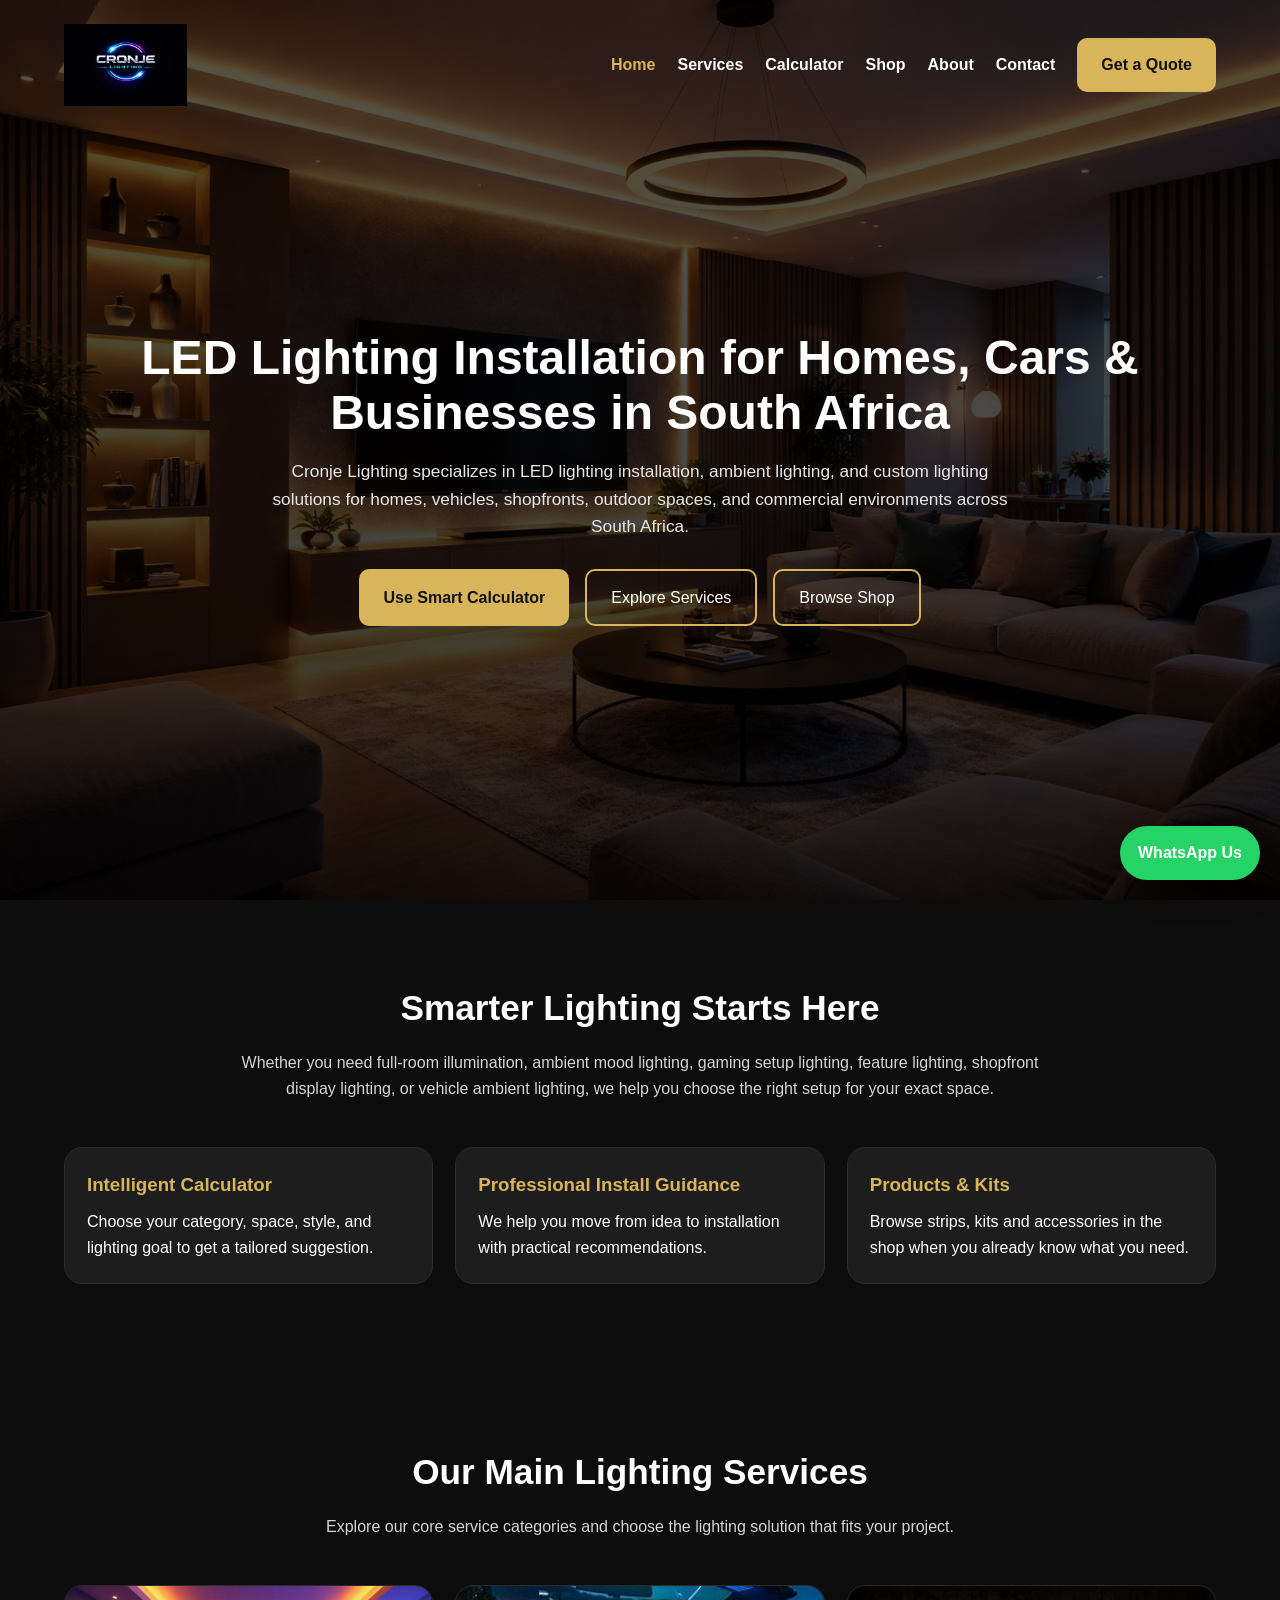
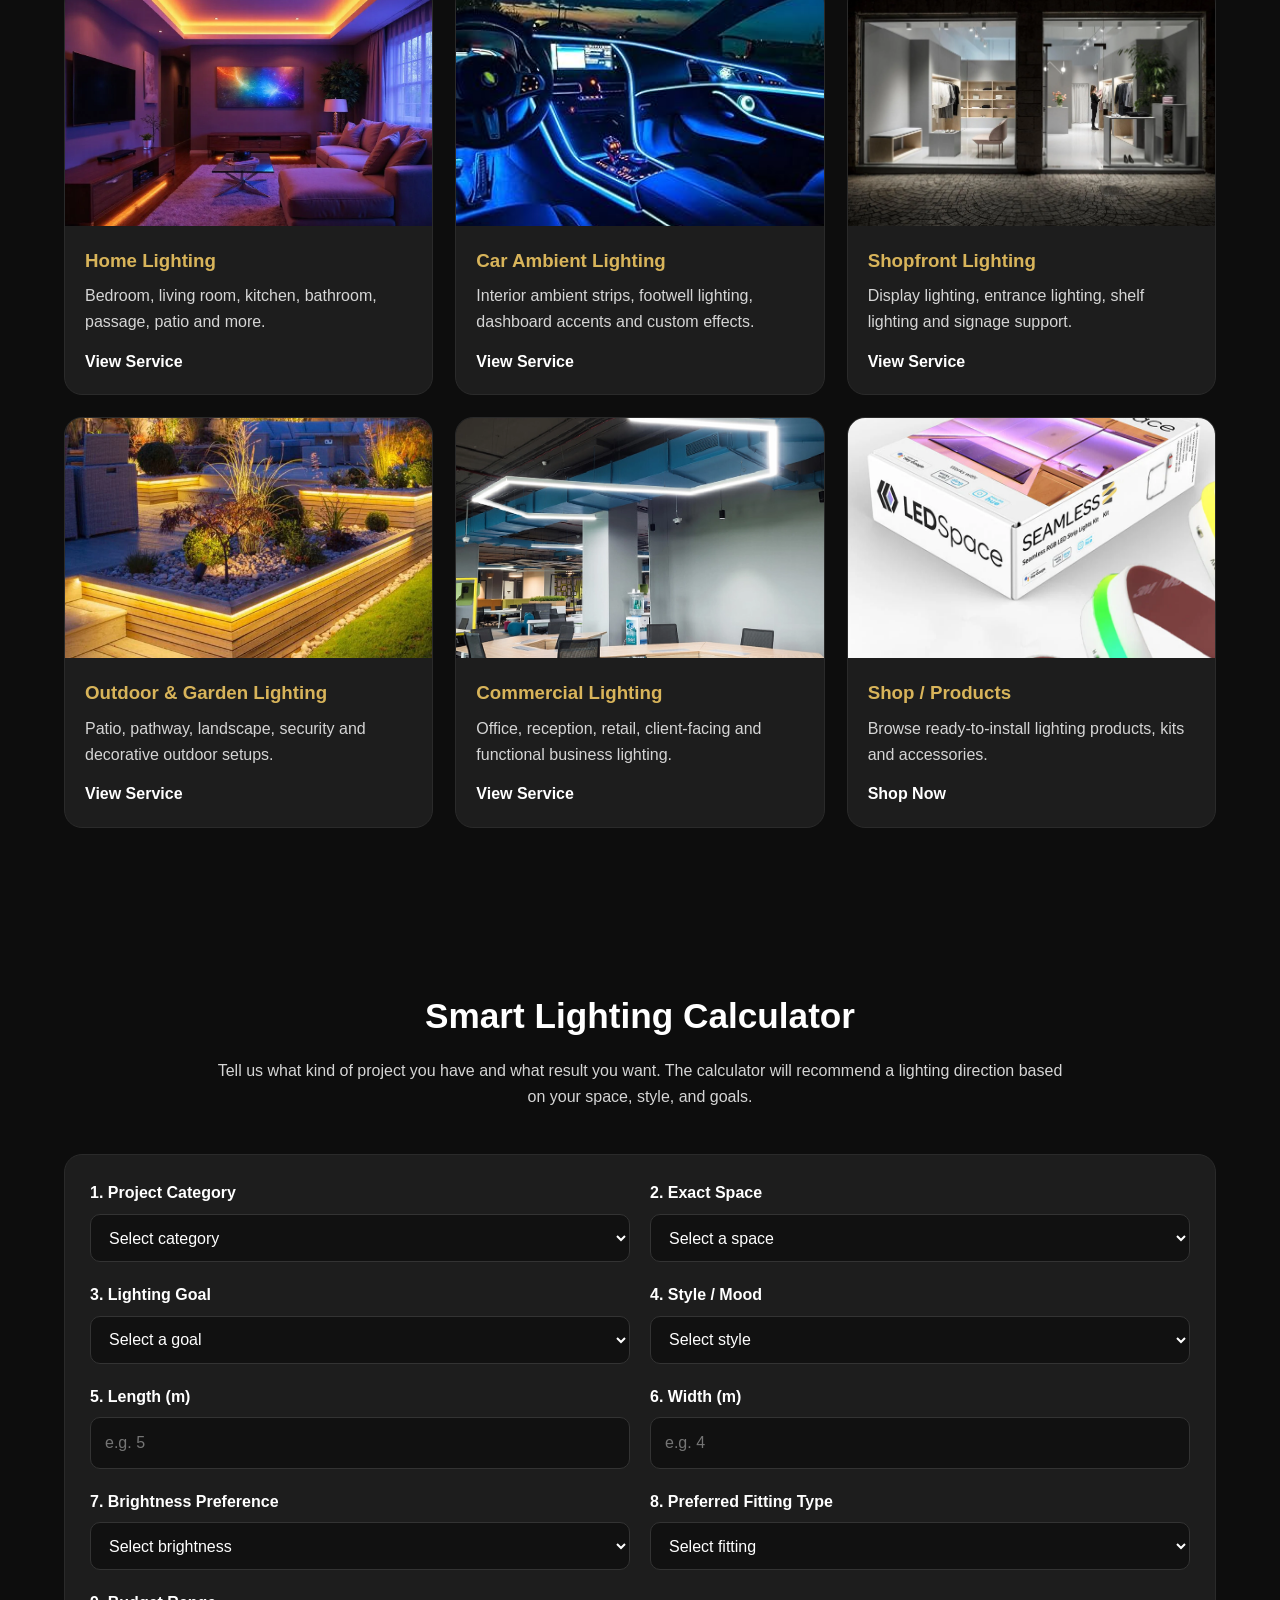
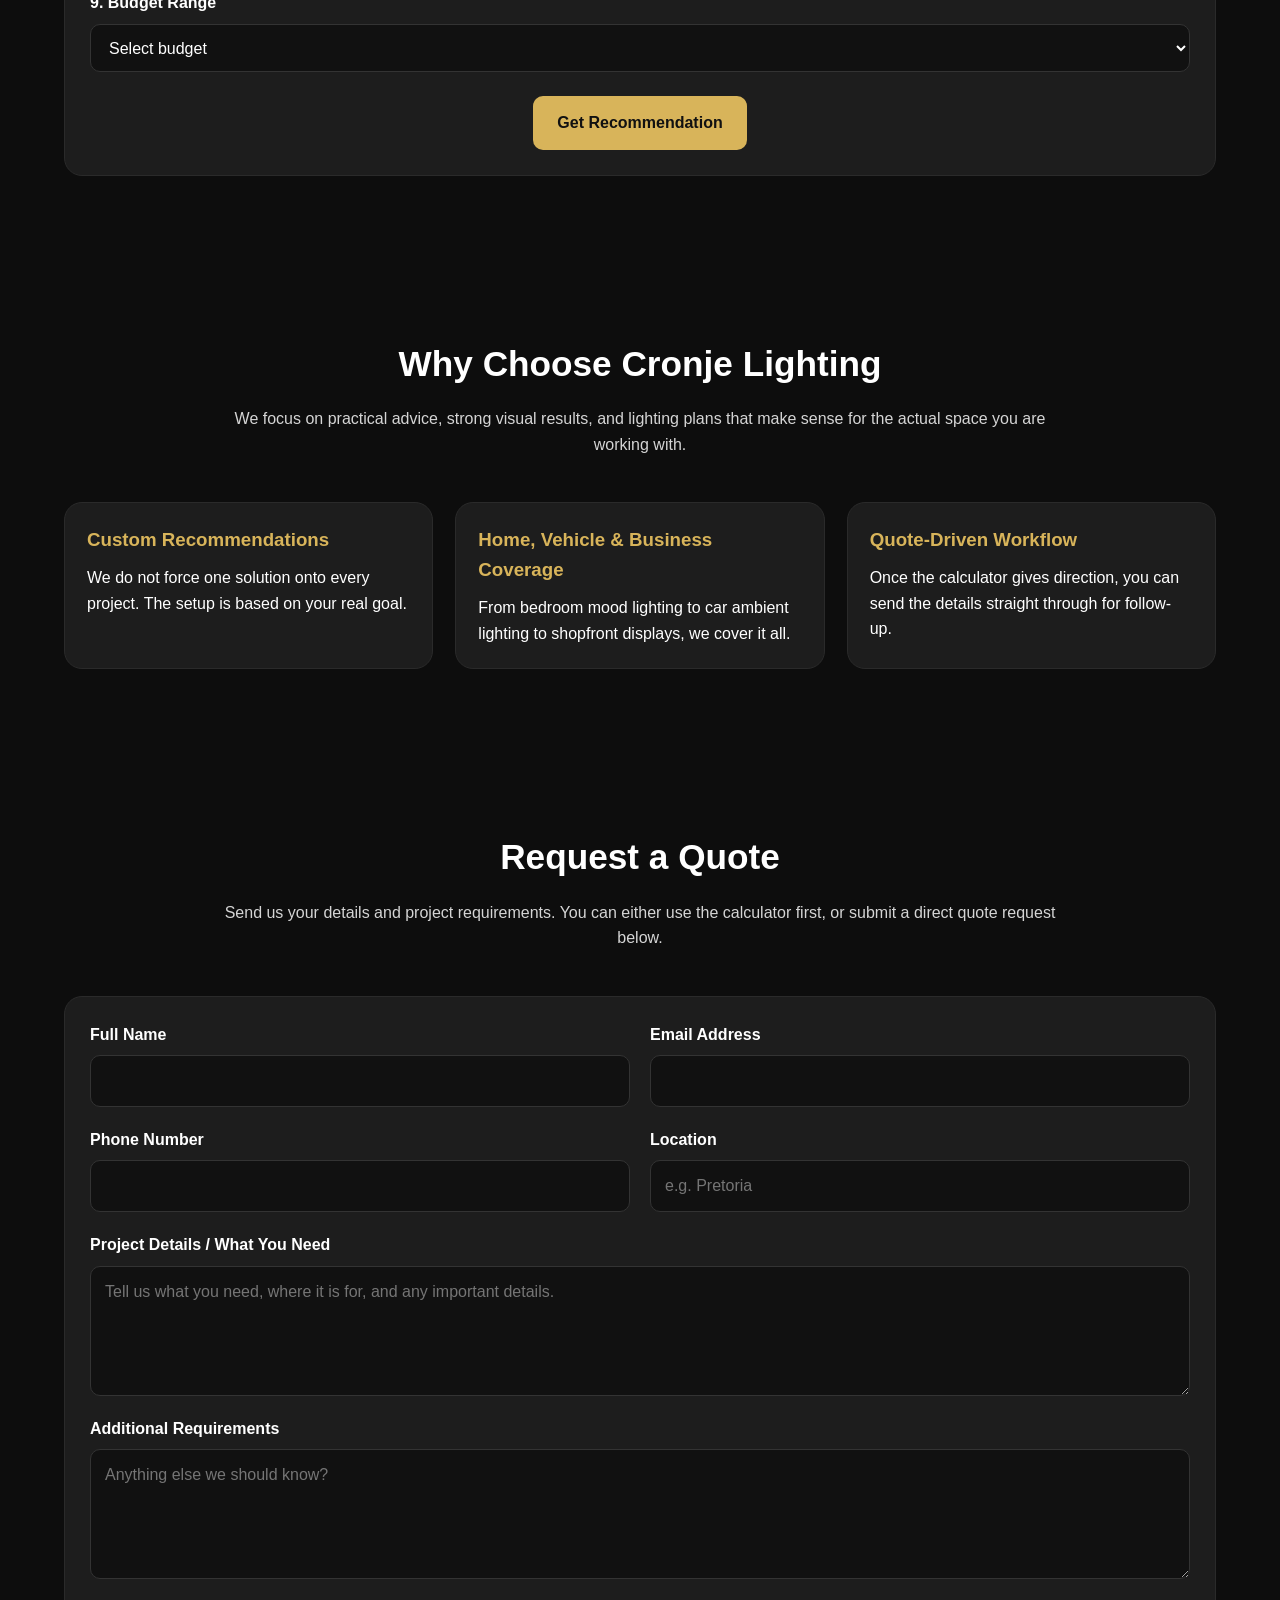
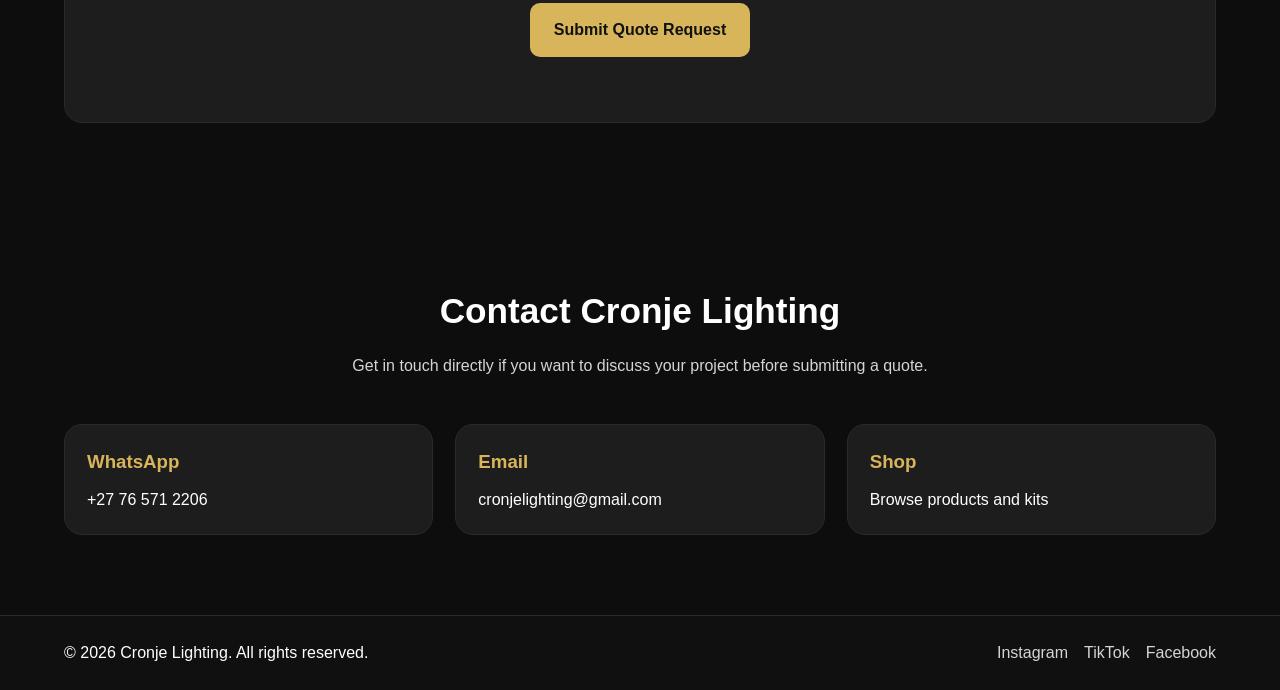
==== commit a7f18485: "Update index.html" ====
--- a/index.html
+++ b/index.html
@@ -61,7 +61,7 @@
     "url": "https://cronjelighting.co.za/",
     "image": "https://cronjelighting.co.za/Images/logo.png",
     "logo": "https://cronjelighting.co.za/Images/logo.png",
-    "email": "cronjelighting@gmail.com",
+    "email": "cronjelighting@outlook.com",
     "telephone": "+27765712206",
     "areaServed": ["Pretoria", "Johannesburg", "Gauteng", "South Africa"],
     "description": "Professional LED lighting installation and ambient lighting solutions for homes, vehicles, shopfronts, gardens, outdoor spaces and commercial areas in South Africa.",
--- a/style.css
+++ b/style.css
@@ -1,3 +1,4 @@
+/* style.css */
 * {
   margin: 0;
   padding: 0;
@@ -67,6 +68,24 @@
 
 .hidden-field {
   display: none !important;
+}
+
+.sticky-whatsapp {
+  position: fixed;
+  right: 20px;
+  bottom: 20px;
+  z-index: 999;
+  background: #25d366;
+  color: #ffffff;
+  padding: 14px 18px;
+  border-radius: 999px;
+  font-weight: 700;
+  box-shadow: 0 10px 30px rgba(0, 0, 0, 0.35);
+  transition: transform 0.25s ease, opacity 0.25s ease;
+}
+
+.sticky-whatsapp:hover {
+  transform: translateY(-3px);
 }
 
 /* ================= HERO ================= */
@@ -125,7 +144,8 @@
   transition: 0.25s ease;
 }
 
-.nav-menu a:hover {
+.nav-menu a:hover,
+.nav-menu a.active {
   color: #d8b45a;
 }
 
@@ -220,8 +240,7 @@
 .service-card,
 .product-card,
 .calculator-card,
-.result-box,
-.modal-content {
+.result-box {
   background: #1d1d1d;
   border-radius: 18px;
   border: 1px solid #2a2a2a;
@@ -339,165 +358,362 @@
   display: block;
 }
 
+.result-box.highlight {
+  border-color: #d8b45a;
+  box-shadow: 0 0 0 1px rgba(216, 180, 90, 0.1);
+}
+
 .result-box h3 {
   color: #d8b45a;
+  margin-bottom: 14px;
+}
+
+.result-summary {
   margin-bottom: 16px;
-}
-
-.result-box p {
-  margin-bottom: 10px;
-}
-
-.result-box.highlight {
-  box-shadow: 0 0 0 1px rgba(216, 180, 90, 0.4), 0 0 22px rgba(216, 180, 90, 0.18);
+  color: #e5e5e5;
+}
+
+.result-list {
+  display: grid;
+  gap: 12px;
+  margin-bottom: 16px;
+}
+
+.result-list div {
+  background: #141414;
+  border: 1px solid #2a2a2a;
+  border-radius: 12px;
+  padding: 14px;
+}
+
+.result-list strong {
+  color: #d8b45a;
+  display: block;
+  margin-bottom: 4px;
+}
+
+.result-meta {
+  font-size: 0.95rem;
+  color: #cfcfcf;
+  margin-top: 14px;
 }
 
 .result-actions {
   margin-top: 20px;
   display: flex;
-  gap: 14px;
+  justify-content: center;
+}
+
+/* ================= QUOTE FORM ================= */
+
+.form-status {
+  margin-top: 16px;
+  text-align: center;
+  font-weight: 700;
+  min-height: 24px;
+}
+
+/* ================= FOOTER ================= */
+
+.site-footer {
+  border-top: 1px solid #2a2a2a;
+  padding: 24px 0;
+  background: #101010;
+}
+
+.footer-content {
+  display: flex;
+  justify-content: space-between;
+  align-items: center;
+  gap: 16px;
   flex-wrap: wrap;
 }
 
-/* ================= CTA BAND ================= */
-
-.cta-band {
-  background: linear-gradient(135deg, #121212, #1a1a1a);
-}
-
-.cta-band-inner {
-  display: flex;
+.footer-links {
+  display: flex;
+  gap: 16px;
+  flex-wrap: wrap;
+}
+
+.footer-links a {
+  color: #d5d5d5;
+  transition: 0.25s ease;
+}
+
+.footer-links a:hover {
+  color: #d8b45a;
+}
+
+/* ================= SHOP PAGE ================= */
+
+.shop-hero {
+  min-height: auto;
+  background-image: none;
+  background: linear-gradient(to bottom, #111111, #0d0d0d);
+}
+
+.shop-hero .overlay {
+  min-height: auto;
+  padding-bottom: 30px;
+}
+
+.shop-intro {
+  text-align: center;
+  max-width: 850px;
+  margin: 0 auto 30px;
+}
+
+.shop-intro h1 {
+  font-size: 2.8rem;
+  margin-bottom: 12px;
+}
+
+.shop-intro p {
+  color: #d5d5d5;
+}
+
+.shop-controls {
+  display: flex;
+  justify-content: space-between;
+  gap: 16px;
+  flex-wrap: wrap;
+  margin-bottom: 28px;
+}
+
+.shop-search {
+  flex: 1 1 300px;
+}
+
+.shop-search input {
+  width: 100%;
+  padding: 12px 14px;
+  border-radius: 10px;
+  background: #111111;
+  border: 1px solid #333333;
+  color: #ffffff;
+  min-height: 48px;
+}
+
+.shop-filters {
+  display: flex;
+  gap: 10px;
+  flex-wrap: wrap;
+}
+
+.filter-btn {
+  background: transparent;
+  color: #ffffff;
+  border: 1px solid #333333;
+  border-radius: 999px;
+  padding: 10px 16px;
+  font-weight: 700;
+  transition: 0.25s ease;
+}
+
+.filter-btn:hover,
+.filter-btn.active {
+  background: #d8b45a;
+  color: #111111;
+  border-color: #d8b45a;
+}
+
+.product-card {
+  overflow: hidden;
+  padding: 0;
+  display: flex;
+  flex-direction: column;
+  transition: transform 0.25s ease, border-color 0.25s ease;
+}
+
+.product-card:hover {
+  transform: translateY(-4px);
+  border-color: #3d3320;
+}
+
+.product-image-wrap {
+  position: relative;
+  overflow: hidden;
+}
+
+.product-image-wrap img {
+  width: 100%;
+  height: 250px;
+  object-fit: cover;
+}
+
+.badge-row {
+  position: absolute;
+  top: 14px;
+  left: 14px;
+  display: flex;
+  flex-wrap: wrap;
+  gap: 8px;
+}
+
+.badge {
+  display: inline-flex;
   align-items: center;
-  justify-content: space-between;
-  gap: 20px;
-  background: #171717;
+  justify-content: center;
+  min-height: 28px;
+  padding: 6px 10px;
+  border-radius: 999px;
+  font-size: 0.78rem;
+  font-weight: 700;
+  border: 1px solid rgba(255, 255, 255, 0.12);
+  backdrop-filter: blur(8px);
+}
+
+.badge.best,
+.badge.value,
+.badge.premium,
+.badge.new {
+  background: rgba(17, 17, 17, 0.8);
+  color: #ffffff;
+}
+
+.product-content {
+  padding: 20px;
+  display: flex;
+  flex-direction: column;
+  flex: 1;
+}
+
+.product-category {
+  color: #d8b45a;
+  font-size: 0.85rem;
+  font-weight: 700;
+  text-transform: uppercase;
+  letter-spacing: 0.08em;
+  margin-bottom: 8px;
+}
+
+.product-title {
+  font-size: 1.25rem;
+  margin-bottom: 10px;
+}
+
+.product-desc {
+  color: #d5d5d5;
+  margin-bottom: 14px;
+}
+
+.features {
+  list-style: none;
+  display: grid;
+  gap: 8px;
+  margin-bottom: 18px;
+}
+
+.features li {
+  color: #e5e5e5;
+  position: relative;
+  padding-left: 16px;
+}
+
+.features li::before {
+  content: "•";
+  position: absolute;
+  left: 0;
+  color: #d8b45a;
+}
+
+.price-row {
+  margin-top: auto;
+}
+
+.price {
+  font-size: 1.7rem;
+  font-weight: 800;
+  color: #ffffff;
+}
+
+.price-note {
+  color: #bbbbbb;
+  font-size: 0.92rem;
+  margin-top: 4px;
+}
+
+.product-actions {
+  display: flex;
+  gap: 10px;
+  flex-wrap: wrap;
+  margin-top: 16px;
+}
+
+.product-btn {
+  flex: 1 1 180px;
+  display: inline-flex;
+  align-items: center;
+  justify-content: center;
+  text-align: center;
+  min-height: 46px;
+  padding: 12px 14px;
+  border-radius: 10px;
+  font-weight: 700;
+  transition: 0.25s ease;
+}
+
+.btn-order {
+  background: #d8b45a;
+  color: #111111;
+}
+
+.btn-order:hover {
+  background: #ebc66a;
+}
+
+.btn-enquire {
+  border: 2px solid #d8b45a;
+  color: #ffffff;
+}
+
+.btn-enquire:hover {
+  background: rgba(216, 180, 90, 0.1);
+}
+
+.empty-state {
+  display: none;
+  margin-top: 26px;
+  text-align: center;
+  color: #d5d5d5;
+}
+
+.promo-box {
+  background: #1d1d1d;
   border: 1px solid #2a2a2a;
-  border-radius: 20px;
-  padding: 28px;
-}
-
-.cta-band-inner h2 {
-  margin-bottom: 8px;
-}
-
-.cta-band-inner p {
+  border-radius: 18px;
+  padding: 30px;
+  display: grid;
+  grid-template-columns: 1.4fr 1fr;
+  gap: 24px;
+}
+
+.promo-box h3 {
+  font-size: 2rem;
+  margin-bottom: 12px;
+  color: #ffffff;
+}
+
+.promo-box p {
   color: #d5d5d5;
-}
-
-/* ================= CONTACT ================= */
-
-.contact-card a {
-  color: #ffffff;
-  transition: color 0.25s ease;
-}
-
-.contact-card a:hover {
-  color: #d8b45a;
-}
-
-/* ================= MODAL ================= */
-
-.modal {
-  display: none;
-  position: fixed;
-  inset: 0;
-  padding: 20px;
-  background: rgba(0, 0, 0, 0.78);
-  justify-content: center;
-  align-items: center;
-  z-index: 2000;
-}
-
-.modal.active {
-  display: flex;
-}
-
-.modal-content {
-  position: relative;
-  width: 100%;
-  max-width: 720px;
-  padding: 30px;
-  max-height: 90vh;
-  overflow-y: auto;
-}
-
-.modal-content h2 {
-  margin-bottom: 10px;
-  color: #d8b45a;
-}
-
-.modal-intro {
-  color: #d5d5d5;
-  margin-bottom: 22px;
-}
-
-.close-modal {
-  position: absolute;
-  right: 14px;
-  top: 10px;
-  background: transparent;
-  border: none;
-  color: #ffffff;
-  font-size: 2rem;
-  line-height: 1;
-  padding: 6px 10px;
-}
-
-.status-box {
-  display: none;
-  margin-top: 18px;
+  margin-bottom: 18px;
+}
+
+.promo-points {
+  display: grid;
+  gap: 12px;
+}
+
+.promo-points div {
+  background: #141414;
+  border: 1px solid #2a2a2a;
   border-radius: 12px;
-  padding: 12px 14px;
-  font-weight: 700;
-}
-
-.status-box.show {
-  display: block;
-}
-
-.status-box.info {
-  background: rgba(216, 180, 90, 0.12);
-  border: 1px solid rgba(216, 180, 90, 0.35);
-  color: #f4d98d;
-}
-
-.status-box.success {
-  background: rgba(48, 161, 78, 0.14);
-  border: 1px solid rgba(48, 161, 78, 0.35);
-  color: #7fe09a;
-}
-
-.status-box.error {
-  background: rgba(196, 57, 57, 0.14);
-  border: 1px solid rgba(196, 57, 57, 0.35);
-  color: #ff9a9a;
-}
-
-/* ================= WHATSAPP ================= */
-
-.sticky-whatsapp {
-  position: fixed;
-  right: 20px;
-  bottom: 20px;
-  background: #25d366;
-  color: #111111;
-  padding: 12px 18px;
-  border-radius: 30px;
-  font-weight: 700;
-  z-index: 1200;
-  box-shadow: 0 10px 25px rgba(0, 0, 0, 0.25);
-}
-
-/* ================= FOOTER ================= */
-
-.footer {
-  text-align: center;
-  padding: 24px 0;
-  background: #090909;
-  color: #cfcfcf;
-}
-
-/* ================= MOBILE ================= */
+  padding: 14px;
+  color: #e5e5e5;
+  font-weight: 700;
+}
+
+/* ================= RESPONSIVE ================= */
 
 @media (max-width: 992px) {
   .feature-grid,
@@ -507,85 +723,128 @@
     grid-template-columns: repeat(2, minmax(0, 1fr));
   }
 
-  .cta-band-inner {
-    flex-direction: column;
-    align-items: flex-start;
+  .promo-box {
+    grid-template-columns: 1fr;
   }
 }
 
 @media (max-width: 768px) {
   .section {
-    padding: 60px 0;
-  }
-
-  .logo {
-    height: 68px;
+    padding: 65px 0;
+  }
+
+  .navbar {
+    position: relative;
   }
 
   .menu-toggle {
-    display: block;
+    display: inline-block;
   }
 
   .nav-menu {
     display: none;
-    flex-direction: column;
-    align-items: flex-start;
     position: absolute;
-    top: 90px;
-    right: 20px;
-    width: min(320px, calc(100vw - 40px));
-    background: #111111;
+    top: calc(100% + 12px);
+    right: 0;
+    width: min(300px, 90vw);
+    background: #151515;
     border: 1px solid #2a2a2a;
     border-radius: 14px;
-    padding: 20px;
-    z-index: 1300;
+    padding: 16px;
+    flex-direction: column;
+    align-items: stretch;
+    gap: 12px;
+    z-index: 50;
   }
 
   .nav-menu.show {
     display: flex;
   }
 
-  .hero-content h1 {
+  .nav-menu a {
+    padding: 10px 6px;
+  }
+
+  .hero-content h1,
+  .shop-intro h1 {
     font-size: 2.2rem;
+  }
+
+  .form-grid {
+    grid-template-columns: 1fr;
   }
 
   .feature-grid,
   .contact-grid,
   .service-grid,
-  .product-grid,
-  .form-grid {
+  .product-grid {
     grid-template-columns: 1fr;
   }
 
-  .result-actions,
-  .calculator-actions,
-  .hero-buttons {
+  .shop-controls,
+  .footer-content {
     flex-direction: column;
-  }
-
-  .result-actions .secondary-btn,
-  .result-actions .quote-btn,
-  .hero-buttons .primary-btn,
-  .hero-buttons .secondary-btn,
-  .calculator-actions .primary-btn,
-  .cta-band-inner .primary-btn {
-    width: 100%;
-  }
-
-  .modal {
-    padding: 14px;
-    align-items: flex-end;
-  }
-
-  .modal-content {
-    max-height: 92vh;
-    padding: 24px 18px;
-    border-radius: 18px 18px 0 0;
+    align-items: stretch;
+  }
+
+  .footer-links {
+    justify-content: flex-start;
+  }
+}
+
+@media (max-width: 520px) {
+  .logo {
+    height: 68px;
+  }
+
+  .hero-content h1,
+  .shop-intro h1 {
+    font-size: 1.9rem;
+  }
+
+  .section-heading h2 {
+    font-size: 1.85rem;
   }
 
   .sticky-whatsapp {
     right: 14px;
     bottom: 14px;
-    padding: 10px 16px;
-  }
-}
+    padding: 12px 16px;
+    font-size: 0.92rem;
+  }
+} /* ===== SERVICE PAGE GAP FIX ONLY ===== */
+
+.page-hero {
+  background-size: cover;
+  background-position: center;
+  background-repeat: no-repeat;
+}
+
+.page-hero .overlay {
+  min-height: auto !important;
+  padding: 24px 0 32px !important;
+}
+
+.page-hero .container {
+  padding-top: 0 !important;
+  padding-bottom: 0 !important;
+}
+
+.page-hero h1 {
+  margin-top: 48px !important;
+  margin-bottom: 12px !important;
+}
+
+.page-hero p {
+  margin-bottom: 0 !important;
+}
+
+.page-hero + .section {
+  padding-top: 48px !important;
+}/* ===== FIX REPEATING BACKGROUND IMAGE ===== */
+
+.page-hero {
+  background-size: cover !important;
+  background-position: center !important;
+  background-repeat: no-repeat !important;
+}
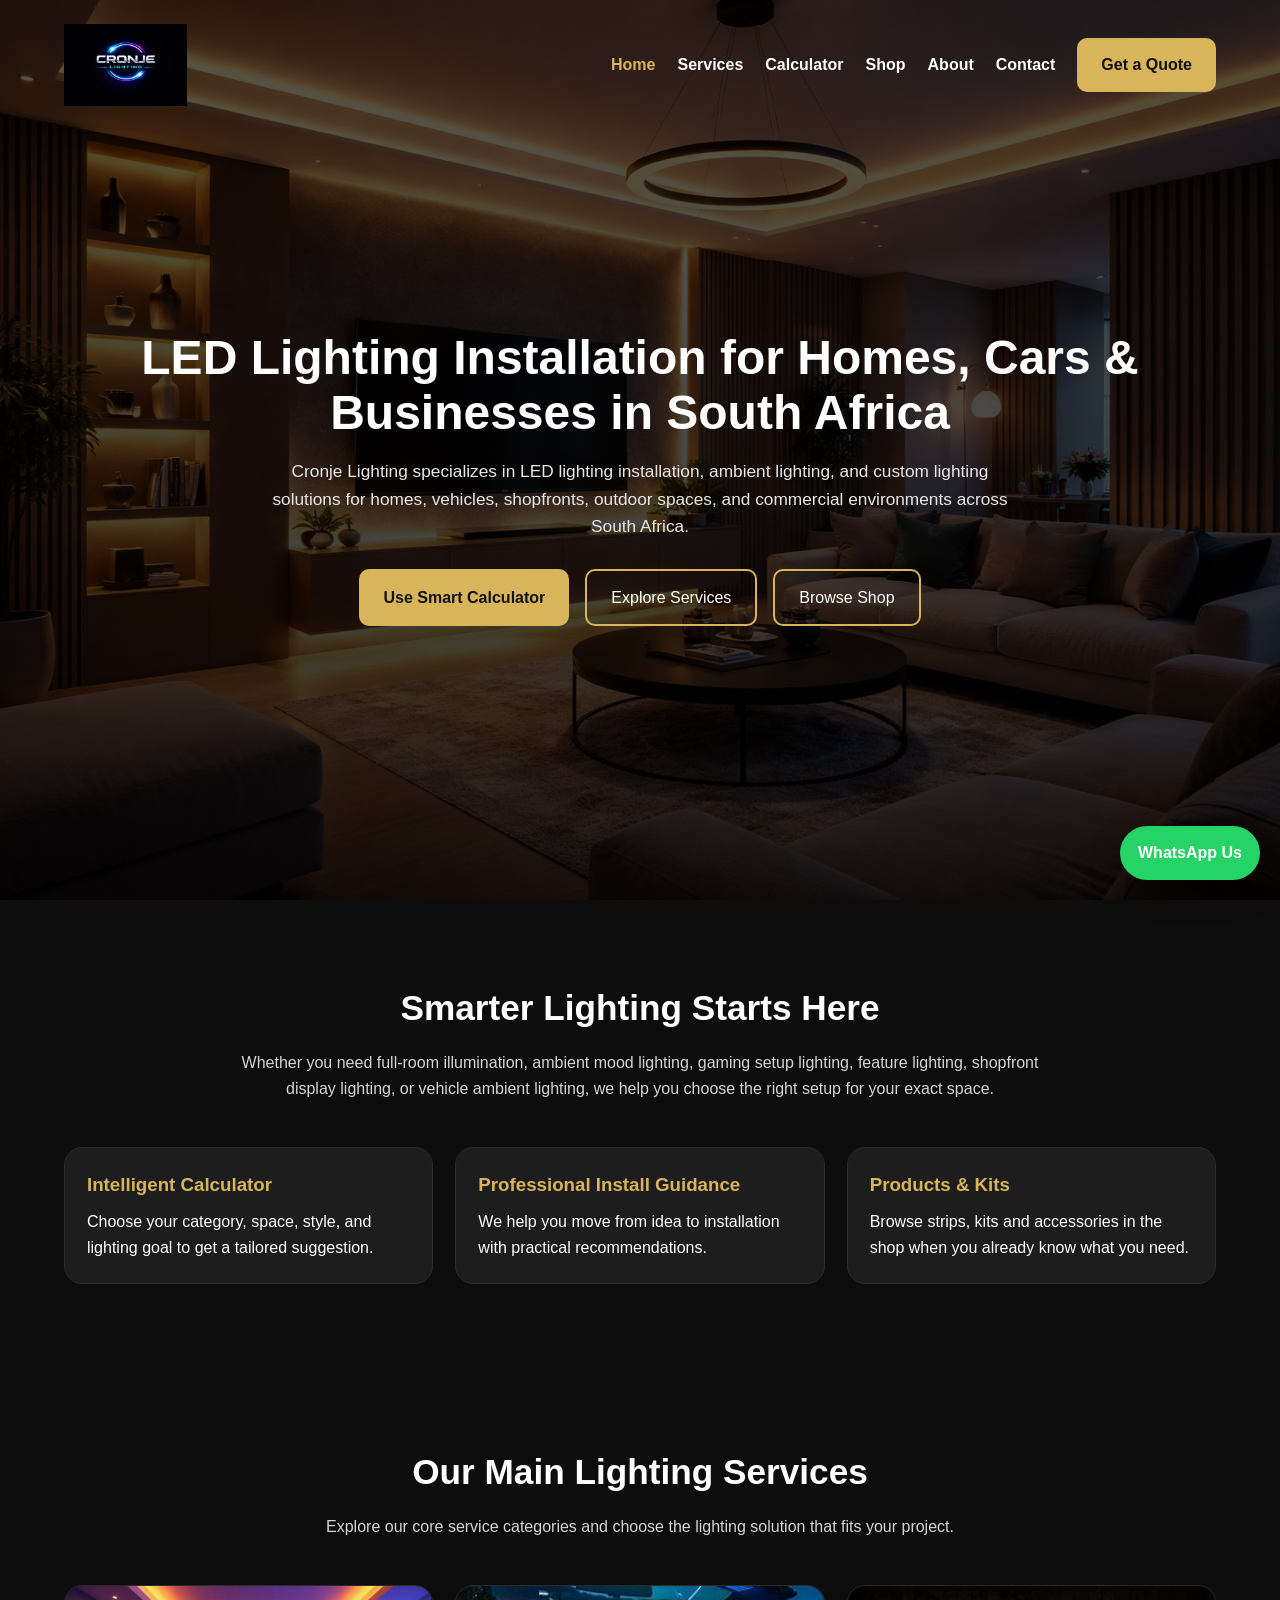
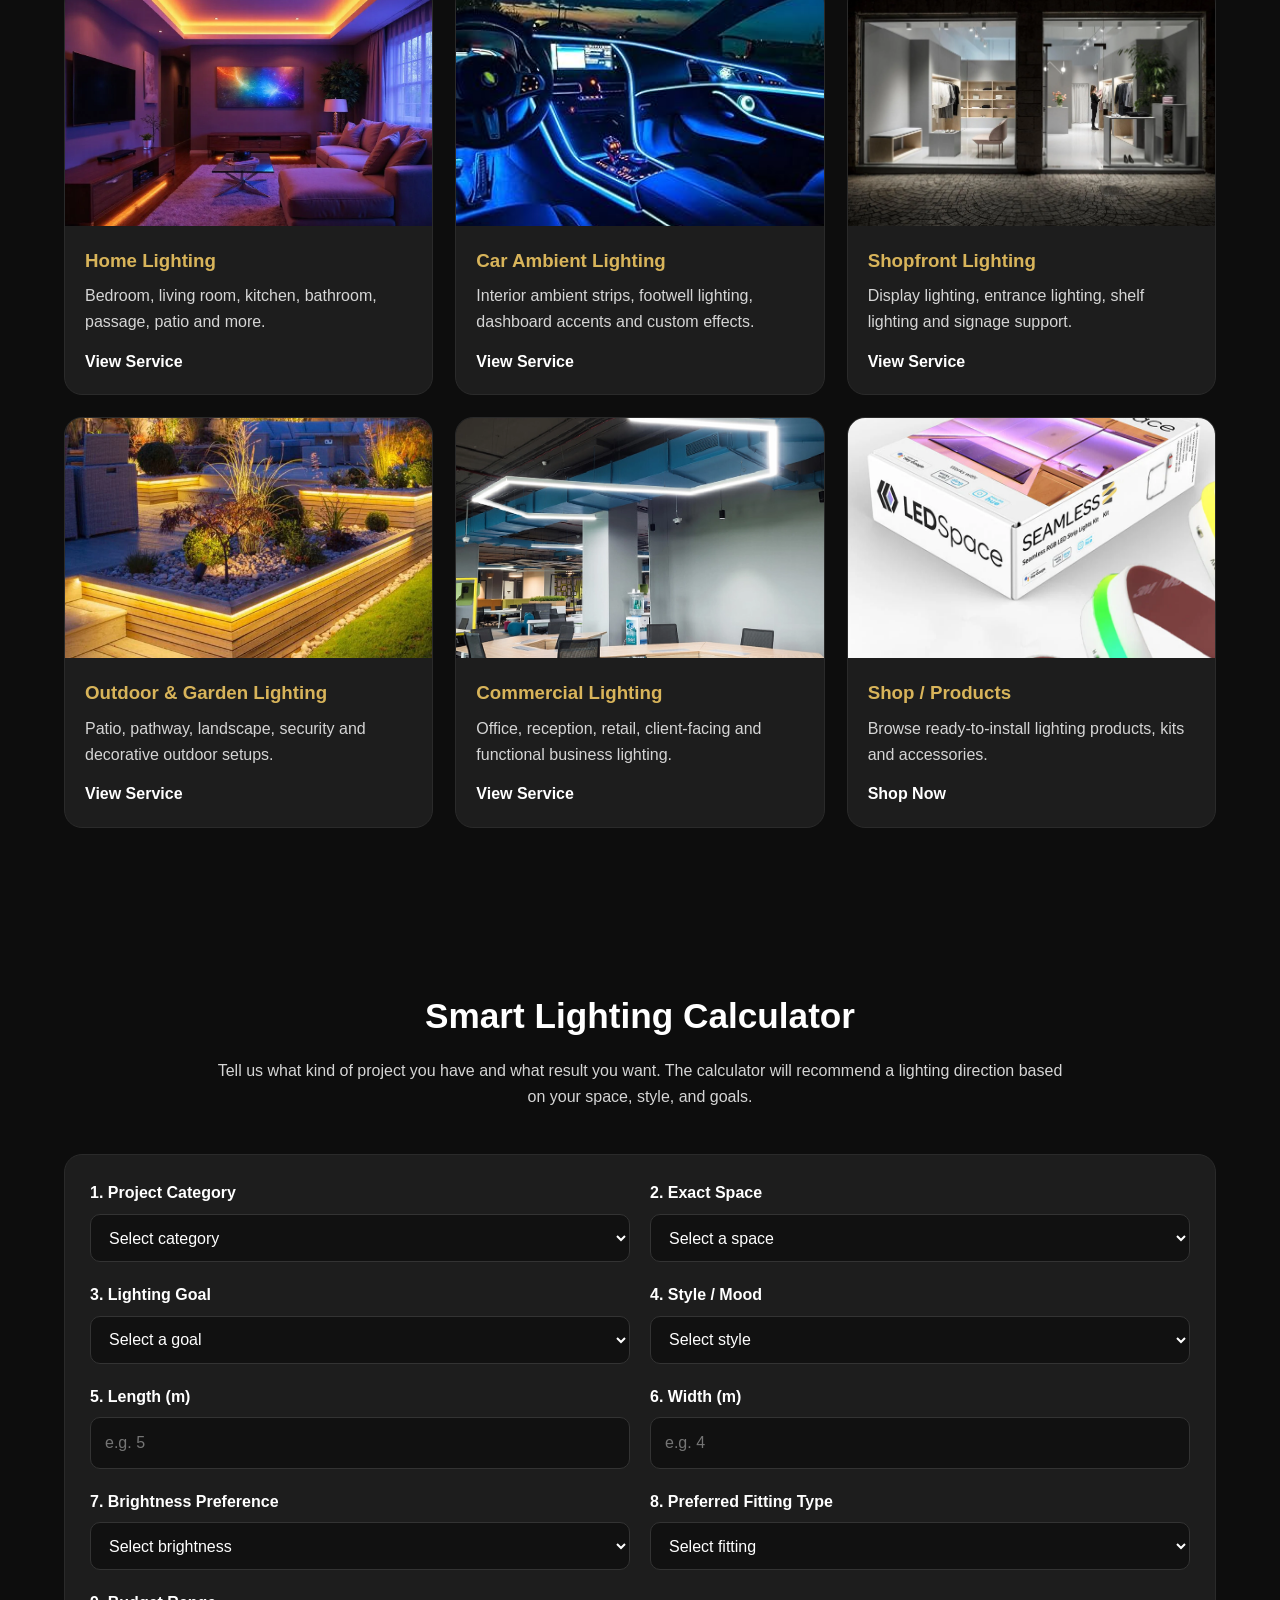
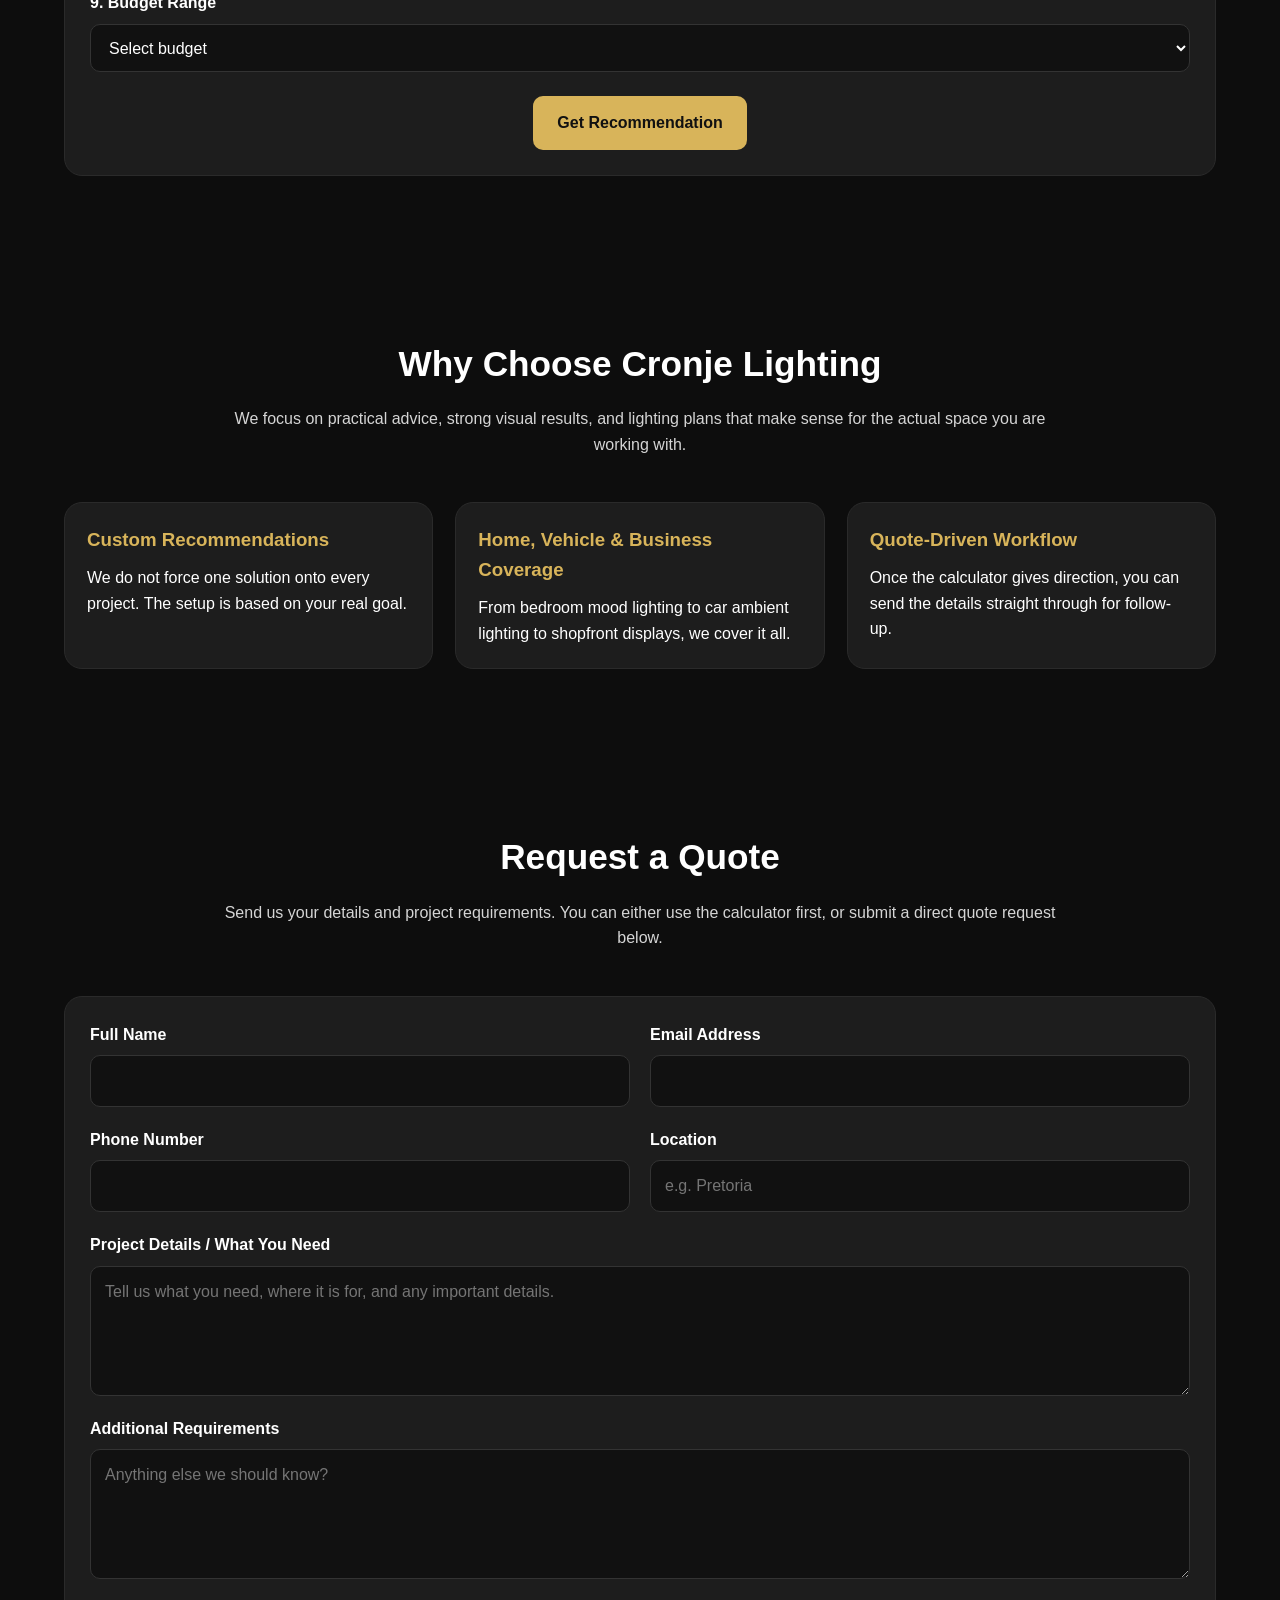
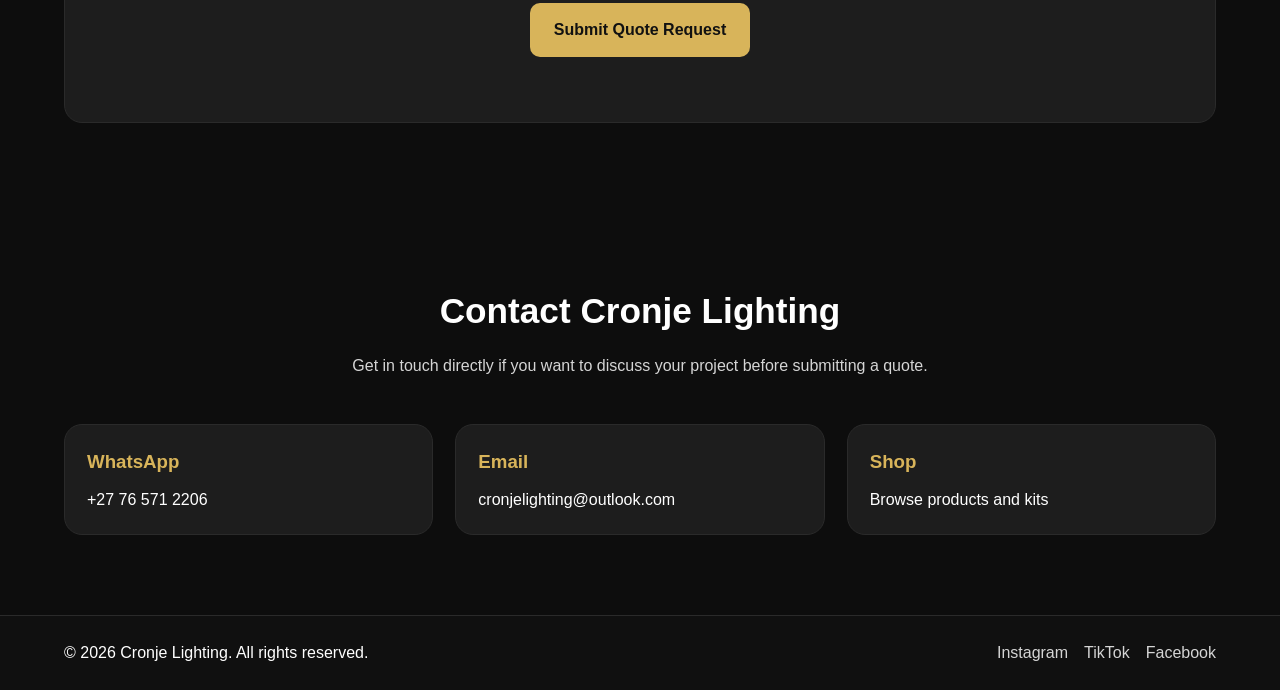
==== commit 5c520479: "Update index.html" ====
--- a/index.html
+++ b/index.html
@@ -439,7 +439,7 @@
 
           <div class="contact-card">
             <h3>Email</h3>
-            <p><a href="mailto:cronjelighting@gmail.com">cronjelighting@gmail.com</a></p>
+            <p><a href="mailto:cronjelighting@outlook.com">cronjelighting@outlook.com</a></p>
           </div>
 
           <div class="contact-card">
